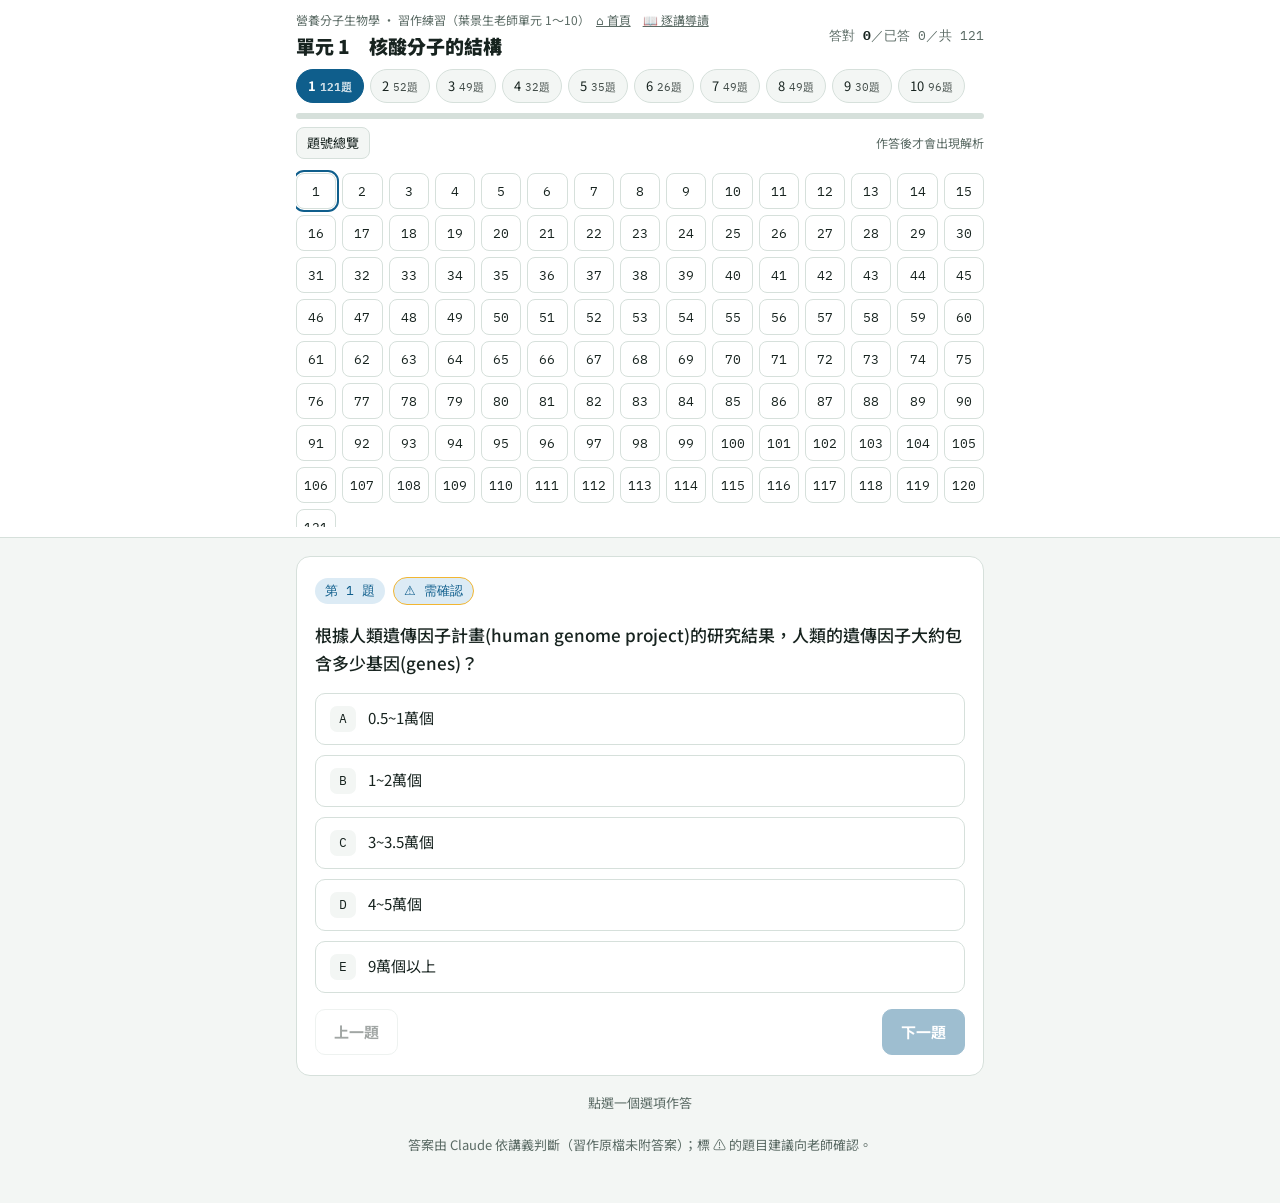
==== quiz/index.html @ 6f9570fb "Add files via upload" ====
<!doctype html>
<html lang="zh-Hant"><head><meta charset="utf-8"><meta name="viewport" content="width=device-width,initial-scale=1">
<title>營養分子生物學 習作練習</title>
<link rel="preconnect" href="https://fonts.googleapis.com">
<link rel="stylesheet" href="https://fonts.googleapis.com/css2?family=Noto+Sans+TC:wght@400;500;700;900&family=IBM+Plex+Mono:wght@500&display=swap">
<style>
/* VOICE: calm study tool, same family as the user's 生化測驗
   IDEA: a workbook page — one question card at a time, answer key revealed after answering
   PICTURE: the question card itself
   COLOUR and TYPE: teal accent on pale ground, Noto Sans TC + IBM Plex Mono numerals
   LAYOUT: sticky header with unit tabs and progress, single column card */
:root{color-scheme:light;
  --bg:#f3f6f4; --surface:#ffffff; --ink:#17231f; --muted:#5b6b65; --line:#d6e0db;
  --accent:#0f5e8c; --accent-soft:#dcebf5; --yolk:#f2b632; --yolk-soft:#fdf1d4;
  --good:#1d8a4c; --good-soft:#e2f4e8; --bad:#c2402e; --bad-soft:#fbe6e2;
  --f-body:"Noto Sans TC","PingFang TC","Microsoft JhengHei",system-ui,sans-serif;
  --f-mono:"IBM Plex Mono",ui-monospace,Menlo,monospace}
@media (prefers-color-scheme: dark){:root:not([data-theme="light"]){
  --bg:#0f1517; --surface:#172025; --ink:#e7eef2; --muted:#9fb0b8; --line:#2a3a40;
  --accent:#6cb8e6; --accent-soft:#18303e; --yolk:#f2c45a; --yolk-soft:#3a2f14;
  --good:#5bd38d; --good-soft:#163323; --bad:#ff8a77; --bad-soft:#3b1e19; color-scheme:dark}}
:root[data-theme="dark"]{--bg:#0f1517; --surface:#172025; --ink:#e7eef2; --muted:#9fb0b8; --line:#2a3a40;
  --accent:#6cb8e6; --accent-soft:#18303e; --yolk:#f2c45a; --yolk-soft:#3a2f14;
  --good:#5bd38d; --good-soft:#163323; --bad:#ff8a77; --bad-soft:#3b1e19; color-scheme:dark}
*{box-sizing:border-box;min-width:0}
body{margin:0;background:var(--bg);color:var(--ink);font-family:var(--f-body);font-size:16px;line-height:1.65;overflow-x:clip}
.wrap{max-width:720px;margin:0 auto;padding:0 16px 48px}
header{position:sticky;top:0;z-index:5;background:var(--surface);border-bottom:1px solid var(--line)}
.head-in{max-width:720px;margin:0 auto;padding:10px 16px 10px;display:grid;gap:8px}
.row{display:flex;align-items:center;justify-content:space-between;gap:12px;flex-wrap:wrap}
.eyebrow{font-size:12px;color:var(--muted)}
h1{margin:0;font-size:19px;font-weight:900;text-wrap:balance}
.units{display:flex;gap:6px;overflow-x:auto;padding-bottom:2px;scrollbar-width:thin}
.units button{flex:none;font:inherit;font-size:13px;border:1px solid var(--line);background:var(--bg);color:var(--ink);border-radius:99px;padding:5px 11px;cursor:pointer;min-height:34px}
.units button.on{background:var(--accent);border-color:var(--accent);color:var(--surface);font-weight:700}
.units button .d{font-family:var(--f-mono);font-size:11px;opacity:.8;margin-left:4px}
.stats{font-family:var(--f-mono);font-size:13px;color:var(--muted);font-variant-numeric:tabular-nums}
.stats b{color:var(--ink)}
.bar{height:6px;border-radius:99px;background:var(--line);overflow:hidden}
.bar i{display:block;height:100%;width:0;background:var(--accent);transition:width .3s}
.gridbtn{font:inherit;font-size:13px;border:1px solid var(--line);background:var(--bg);color:var(--ink);border-radius:8px;padding:4px 10px;cursor:pointer;min-height:32px}
.grid{display:grid;grid-template-columns:repeat(auto-fill,minmax(40px,1fr));gap:6px;padding-block:6px 2px;max-height:40vh;overflow-y:auto}
.grid button{font-family:var(--f-mono);font-size:13px;height:36px;border-radius:8px;border:1px solid var(--line);background:var(--surface);color:var(--ink);cursor:pointer}
.grid button.ok{background:var(--good-soft);border-color:var(--good);color:var(--good)}
.grid button.no{background:var(--bad-soft);border-color:var(--bad);color:var(--bad)}
.grid button.cur{outline:2px solid var(--accent);outline-offset:1px}
main{padding-top:18px;display:grid;gap:16px}
.card{background:var(--surface);border:1px solid var(--line);border-radius:14px;padding:20px 18px;display:grid;gap:16px}
.qnum{display:flex;align-items:center;gap:8px;flex-wrap:wrap}
.qnum span{font-family:var(--f-mono);font-size:13px;background:var(--accent-soft);color:var(--accent);padding:2px 10px;border-radius:99px}
.tag{font-size:12px;background:var(--yolk-soft);color:var(--ink);padding:2px 8px;border-radius:6px;border:1px solid var(--yolk)}
.stem{font-size:17px;font-weight:500;margin:0;overflow-wrap:anywhere}
.opts{display:grid;gap:10px}
.opt{display:flex;gap:12px;align-items:flex-start;text-align:left;font:inherit;font-size:15px;line-height:1.55;padding:12px 14px;border-radius:10px;border:1.5px solid var(--line);background:var(--surface);color:var(--ink);cursor:pointer;width:100%;overflow-wrap:anywhere}
.opt:hover:not([disabled]){border-color:var(--accent)}
.opt:focus-visible,.nav button:focus-visible,.gridbtn:focus-visible,.grid button:focus-visible,.units button:focus-visible{outline:2px solid var(--accent);outline-offset:2px}
.opt .k{font-family:var(--f-mono);flex:0 0 26px;height:26px;border-radius:7px;display:grid;place-items:center;background:var(--bg);font-size:13px}
.opt[disabled]{cursor:default}
.opt.right{border-color:var(--good);background:var(--good-soft)}
.opt.right .k{background:var(--good);color:var(--surface)}
.opt.wrong{border-color:var(--bad);background:var(--bad-soft)}
.opt.wrong .k{background:var(--bad);color:var(--surface)}
.opt.dim{opacity:.55}
.verdict{font-weight:900;font-size:16px}
.verdict.ok{color:var(--good)} .verdict.no{color:var(--bad)}
.exp{border-top:1px dashed var(--line);padding-top:14px;display:grid;gap:10px}
.exp p{margin:0}
.exp ul{margin:0;padding-left:1.2em;display:grid;gap:4px;color:var(--muted);font-size:14.5px}
.exp ul b{color:var(--ink)}
.ref{font-size:13.5px;background:var(--yolk-soft);border-left:3px solid var(--yolk);padding:8px 12px;border-radius:0 8px 8px 0}
.ref a{color:var(--accent)}
.warn{font-size:13.5px;background:var(--bad-soft);border-left:3px solid var(--bad);padding:8px 12px;border-radius:0 8px 8px 0}
.nav{display:flex;gap:10px;justify-content:space-between;flex-wrap:wrap}
.nav button{font:inherit;font-weight:700;font-size:15px;padding:10px 18px;border-radius:10px;border:1.5px solid var(--line);background:var(--surface);color:var(--ink);cursor:pointer;min-height:44px}
.nav button.primary{background:var(--accent);border-color:var(--accent);color:var(--surface)}
.nav button[disabled]{opacity:.4;cursor:default}
.hint{font-size:13px;color:var(--muted);text-align:center;margin:0}
.result h2{margin:0;font-size:22px}
.big{font-family:var(--f-mono);font-size:44px;font-weight:500;color:var(--accent);line-height:1.1}
.wronglist{display:flex;flex-wrap:wrap;gap:6px}
.wronglist button{font-family:var(--f-mono);font-size:13px;border:1px solid var(--bad);background:var(--bad-soft);color:var(--bad);border-radius:8px;padding:4px 10px;cursor:pointer;min-height:32px}
.empty{color:var(--muted);text-align:center;padding:30px 10px}
@media (prefers-reduced-motion:reduce){.bar i{transition:none}}
</style></head>
<body>
<header>
  <div class="head-in">
    <div class="row">
      <div>
        <div class="eyebrow">營養分子生物學 · 習作練習（葉景生老師單元 1～10）　<a href="../" style="color:inherit">⌂ 首頁</a>　<a href="../guide/" style="color:inherit">📖 逐講導讀</a></div>
        <h1 id="utitle">單元 1</h1>
      </div>
      <div class="stats" id="stats"></div>
    </div>
    <div class="units" id="units" role="tablist" aria-label="選擇單元"></div>
    <div class="bar" aria-hidden="true"><i id="barfill"></i></div>
    <div class="row">
      <button class="gridbtn" id="toggleGrid" aria-expanded="false" aria-controls="grid">題號總覽</button>
      <span class="eyebrow">作答後才會出現解析</span>
    </div>
    <div class="grid" id="grid" hidden></div>
  </div>
</header>
<div class="wrap"><main id="main"></main>
<p class="hint" style="margin-top:20px">答案由 Claude 依講義判斷（習作原檔未附答案）；標 ⚠ 的題目建議向老師確認。</p></div>

<script>window.UNITS={};</script>
<script>
window.UNITS[1]={"q": [{"s": "根據人類遺傳因子計畫(human genome project)的研究結果，人類的遺傳因子大約包含多少基因(genes)？", "o": ["0.5~1萬個", "1~2萬個", "3~3.5萬個", "4~5萬個", "9萬個以上"], "a": 2, "e": "講義 S4：人類基因組 2003 年定序完成，約有 30,000–35,000 個基因，依講義答 3～3.5 萬個。", "x": [], "r": "第 1 講 1-1 分子生物學的里程碑", "w": "近年估計人類蛋白質編碼基因約 2 萬個（選項 B）。考試請依老師講義的數字作答。"}, {"s": "下列何種狀況下，基因的自由分配會發生哪裡？", "o": ["基因位在同源染色體上", "基因位在姊妹染色體上", "基因位在同一染色體上", "基因位在非同源染色體上"], "a": 3, "e": "獨立（自由）分配律要成立，兩對基因必須位在<b>非同源染色體</b>上，減數分裂時各自分到配子，互不影響。", "x": ["A：同源染色體上的是「等位基因」，那是分離律", "B、C：在同一條染色體（或其姊妹染色分體）上的基因會連鎖，一起遺傳，不遵守自由分配"], "r": "第 1 講 1-1 分子生物學的里程碑（孟德爾第二定律）"}, {"s": "根據孟德爾遺傳法則，試問下列敘述何者錯誤？", "o": ["兩個有相同表現型的個體，可有不同的基因型", "個體中每一性狀皆由兩個等位基因(alleles)控制，它們分別來自父母雙方", "人類的身高適用孟德爾遺傳法則", "分離律是指控制同一性狀之等位基因相互分離", "一顯性個體和一隱性個體交配，不會產生半顯性個體"], "a": 2, "e": "身高由許多基因共同決定，再加上營養等環境因素，是<b>多基因遺傳</b>（計量遺傳學），不符合孟德爾單一基因的顯隱性法則。", "x": ["A：AA 與 Aa 外表都是顯性，表現型相同、基因型不同（正確）", "E：完全顯性時，顯性與隱性交配只會得到顯性子代，不會出現中間型（正確）"], "r": "第 1 講 1-1 分子生物學的里程碑（孟德爾第一定律）"}, {"s": "孟德爾的分離律(law of segregation)與自由分配律(independent assortment)，與細胞生物學家對下列何種細胞活動時染色體的觀察相符合的現象?", "o": ["細胞質分割", "有絲分裂", "減數分裂", "染色體不分離"], "a": 2, "e": "兩條定律在細胞上的根據都是<b>減數分裂</b>：同源染色體分開（分離律），不同對染色體隨機排列（獨立分配律）。", "x": ["B：有絲分裂後子細胞染色體與母細胞相同，沒有分離", "D：染色體不分離是異常，會造成唐氏症等非整倍體"], "r": "第 1 講 1-1 分子生物學的里程碑"}, {"s": "關於孟德爾的「分離律」，下列敘述何者錯誤？", "o": ["生物的遺傳性狀是由基因控制，且控制性狀的基因有兩種，一為顯性，一為隱性", "控制一種性狀的基因是成對存在的，形成配子時，會互相分離至配子中", "當顯性基因與隱性基因相遇時，只有顯性性狀會表現出來", "形成配子時，一對基因的分離，對另一對基因的分離沒有影響"], "a": 3, "e": "D 描述的是「一對基因的分離不影響另一對」——這是<b>獨立分配律（第二定律）</b>，不是分離律，所以錯。", "x": ["A、B、C 都是分離律的內容（一對因子、成對存在、配子形成時分開、顯性蓋過隱性）"], "r": "第 1 講 1-1 分子生物學的里程碑"}, {"s": "下列何者為孟德爾的獨立分配律(independent assortment)？", "o": ["不同的性狀特徵各自獨立分配給下一代", "控制性狀的基因有顯性與隱性兩種型式", "每一種生物的性狀是由該種生物的遺傳因子所決定,與他種生物無關", "成對的基因可獨立分配進入配子中"], "a": 0, "e": "獨立分配律講的是<b>不同性狀</b>（不同對基因）各自獨立傳給下一代，例如豌豆的顏色和形狀互不影響。", "x": ["B：顯隱性是分離律的內容", "C：與遺傳定律無關", "D：「成對的基因分開進入配子」是分離律"], "r": "第 1 講 1-1 分子生物學的里程碑"}, {"s": "依據孟德爾實驗，在何種情況下，基因會遵守「獨立分配律」？", "o": ["兩對等位基因在一對染色體上，形成配子時", "精子與卵結合時", "一對等位基因形成配子時", "兩對等位基因位在不同對染色體，形成配子時"], "a": 3, "e": "獨立分配律的條件：<b>兩對</b>等位基因、位在<b>不同對</b>染色體、<b>形成配子時</b>。", "x": ["A：在同一對染色體上會連鎖", "B：受精是配子結合，不是分配", "C：只有一對基因時談的是分離律"], "r": "第 1 講 1-1 分子生物學的里程碑"}, {"s": "下列哪一位科學家提出「天擇說」，使生物的演變得到合理的解釋？", "o": ["虎克", "達爾文", "孟德爾", "達文西"], "a": 1, "e": "達爾文 1859 年《物種原始》提出天擇說（變異、過度繁殖、生存競爭、適者生存）。", "x": ["A：虎克命名「細胞」", "C：孟德爾是遺傳學之父", "D：達文西是藝術家"], "r": "第 1 講 1-1 分子生物學的里程碑（達爾文天擇說）"}, {"s": "有關於格里夫茲(Frederick Griffith)實驗的敘述，下列何者錯誤？", "o": ["粗糙型(R型)是不具有致病性", "光滑型(S型)是具有致病性", "性狀轉變(transformation)可改變而成為有莢膜的肺炎雙球菌", "加熱可破壞S菌株的DNA"], "a": 3, "e": "加熱殺死 S 菌主要是讓<b>蛋白質</b>變性；DNA 加熱後降溫可以復性，仍保有轉化能力——正因如此，死 S 菌的 DNA 才能讓 R 菌轉型。", "x": ["A、B：R 型無莢膜不致病、S 型有莢膜致病（正確）", "C：轉型後的 R 菌會長出莢膜（正確）"], "r": "第 1 講 1-1 分子生物學的里程碑（格里夫茲實驗）"}, {"s": "下列有關格里夫茲實驗的敘述，何者正確？", "o": ["所用的S型肺炎雙球菌因具莢膜使菌體外表光滑，所以稱為光滑型", "結果證實R型肺炎雙球菌的遺傳物質可進入用熱殺死的S型菌體內使其復活", "熱殺死的S型肺炎雙球菌之遺傳物質可進入R型肺炎球菌，使其發生轉型作用", "結果證實使S型肺炎球菌轉型成R型肺炎雙球菌的物質是DNA"], "a": 2, "e": "熱死 S 菌的遺傳物質（後來證實是 DNA）進入活的 R 菌，使 R 菌轉型成 S 菌。", "x": ["A：「光滑」指的是<b>菌落</b>外觀，不是單一菌體表面，題目寫法不精確", "B：方向相反，是 S 的物質進入 R，死菌也不會復活", "D：方向錯（R 轉成 S），且格里夫茲本人沒有證明是 DNA（那是艾佛瑞）"], "r": "第 1 講 1-1 分子生物學的里程碑（格里夫茲實驗）"}, {"s": "細菌質體(plasmid)為獨立於染色體外的環狀DNA，可用於將基因帶入菌體中(如大腸桿菌)，此質體送入菌體的過程稱為：", "o": ["transformation(轉形作用)", "amplification(放大作用)", "electroporation(電脈衝穿孔術)", "construction(構築作用)"], "a": 0, "e": "把外來 DNA（如質體）送進細菌、使其獲得新性狀，稱為<b>轉形作用</b>（transformation），和格里夫茲實驗是同一個詞。", "x": ["C：電脈衝穿孔是把 DNA 送進細胞的「方法」之一，不是這個過程的名稱", "B、D：放大、構築都不是"], "r": "第 10 講 (6) 重組 DNA 技術；第 1 講 格里夫茲實驗"}, {"s": "若將由已殺死有莢膜(capsule)之肺炎雙球菌提取之內含物中加入下列何種物質，則不能使無莢膜R型肺炎雙球菌變成有莢膜S型肺炎菌？", "o": ["蛋白酶(protease)", "RNA酶", "DNA酶", "加熱100℃後慢慢冷卻", "脂肪酶(lipase)"], "a": 2, "e": "艾佛瑞的實驗：只有加入 <b>DNA 酶</b>把 DNA 分解掉，轉化才會消失；分解蛋白質、RNA、脂質都還能轉化。", "x": ["D：加熱後慢慢冷卻，DNA 會復性，仍有轉化力", "A、B、E：破壞的不是遺傳物質"], "r": "第 1 講 1-1 分子生物學的里程碑（格里夫茲實驗）"}, {"s": "下列有關於R型肺炎雙球球菌在實驗鼠中所產的子代之推論，何者正確？", "o": ["外表型改變而基因型不變", "基因型改變而外表型不變", "外表型隨基因型的改變而變", "基因型隨外表型的改變而變"], "a": 2, "e": "R 菌吸收了 S 菌的 DNA，<b>基因型先改變</b>，於是長出莢膜，外表型跟著改變；而且能穩定遺傳給後代。", "x": ["A、B：兩者是一起改變的", "D：因果顛倒——是基因決定外表，不是外表改變基因"], "r": "第 1 講 1-1 分子生物學的里程碑"}, {"s": "若取放射性同位素32P和35S，分別標記在噬菌體的核 酸及蛋白質外殼上，以此病毒感染寄主後立即做放射 性同位素測定，則下列什麼構造會呈現放射性同位素32P和35S？", "o": ["寄主細胞內有32P，細胞外有35S", "寄主細胞內有35S，細胞外有32P", "寄主細胞內有32P和35S，細胞外則無", "寄主細胞外有32P和35S，細胞內則無"], "a": 0, "e": "噬菌體只把 <b>DNA（³²P）</b>注入細菌，<b>蛋白質外殼（³⁵S）</b>留在細胞外。", "x": [], "r": "第 1 講 1-1 分子生物學的里程碑（赫雪－蔡斯實驗）"}, {"s": "下列敘述何者錯誤？", "o": ["生物愈高等其細胞所含的染色體數目愈多", "Watson-Crick(華生-克立克)認為DNA的複製是以半保留方式(semiconservative)進行", "Sanger發展出蛋白質與核酸定序方法，兩度獲得諾貝爾獎", "有些病毒DNA在生命週期的一段時間是單股的"], "a": 0, "e": "染色體數目和生物高等與否無關，例如人類 46 條，馬鈴薯 48 條、狗 78 條、某些蕨類上千條。", "x": ["B：華生與克里克依鹼基互補提出半保留複製（正確）", "C：Sanger 兩度獲諾貝爾化學獎（胰島素定序、DNA 定序）（正確）", "D：如某些病毒的 DNA 是單股（正確）"], "r": "第 1 講 1-1 分子生物學的里程碑"}, {"s": "根據Watson-Crick(華生-克立克)的DNA模式，有關兩股核苷酸鏈結合的力量，下列何者為非？", "o": ["鹼基間的堆積力量(stacking of the bases)", "磷酸根與鹼基間之離子交互作用(ionic interaction)", "各鹼基間所形成的氫鍵(hydrogen bonds between bases)", "鹼基間所產生的凡得瓦爾交互作用(Van der Waals interaction)"], "a": 1, "e": "維持兩股結合的是<b>鹼基間氫鍵</b>與<b>鹼基堆積力</b>（含凡得瓦力、疏水作用）。磷酸根帶負電，在外側反而互相排斥，不是靠它和鹼基的離子作用結合。", "x": [], "r": "第 1 講 1-2 DNA 的結構（雙股螺旋的結構特徵）"}, {"s": "有關核苷酸(nucleotides)之敘述，下列何者正確？", "o": ["核苷酸(nucleotides)結構由1個五碳糖(pentose)、1個含氮鹼基(nitrogenous base group)及至少1個磷酸基團(phosphate group)所組成", "核苷(nucleosides)可利用磷酸二酯鍵(phosphodiester bond)形成核苷酸(nucleotides)", "核苷酸(nucleotides)在280 nm波長下有較大吸光值", "ATP、CTP、GTP及UTP等核苷酸(nucleotides)皆可作為合成DNA之原料"], "a": 0, "e": "核苷酸＝五碳糖＋含氮鹼基＋至少一個磷酸（可有 1～3 個，如 AMP、ADP、ATP）。", "x": ["B：核苷加磷酸是酯鍵；磷酸二酯鍵是連接相鄰核苷酸", "C：核酸吸收 260 nm；280 nm 是蛋白質", "D：合成 DNA 要用 dATP、dCTP、dGTP、dTTP"], "r": "第 1 講 1-2 DNA 的結構（核苷酸）"}, {"s": "對於嘌呤核苷酸(purine nucleotides)分解的敘述，下列何者正確？", "o": ["人體內嘌呤核苷酸分解過程是由核苷酸(nucleotides)降解為核苷(nucleosides)，再由核苷降解為鹼基，最後形成終產物", "人體內嘌呤核苷酸分解過程包括還原作用(reduction)與轉胺作用(transamination)", "人體內具有酵素可將嘌呤環狀結構打開而形成中間產物尿囊素(allantoin)", "人體內分解嘌呤之最終產物為尿素(urea)"], "a": 0, "e": "人體分解嘌呤：核苷酸 → 去磷酸成核苷 → 切成鹼基 → 次黃嘌呤 → 黃嘌呤 → 尿酸。", "x": ["B：主要是水解、去胺與氧化，不是還原與轉胺", "C：人類沒有尿酸氧化酶，無法開環成尿囊素", "D：終產物是尿酸；尿素來自胺基酸"], "r": "第 1 講 1-2 DNA 的結構（核酸代謝補充）"}, {"s": "下列關於嘌呤核苷(purine nucleosides)分解的敘述，何者正確？", "o": ["分解之最終產物為尿素(urea)", "分解過程包括去胺作用(deamination)", "分解過程最後一步驟為還原作用(reduction)", "若嘌呤核苷磷酸酶(purine nucleoside phoshorylase)缺乏，會導致貧血"], "a": 1, "e": "腺苷經<b>腺苷脫胺酶（ADA）</b>去胺成肌苷，所以分解過程有去胺作用。", "x": ["A：終產物是尿酸", "C：最後一步是黃嘌呤氧化酶的<b>氧化</b>", "D：PNP 缺乏造成嚴重的 T 細胞免疫缺陷，不是貧血"], "r": "第 1 講 1-2 DNA 的結構（核酸代謝補充）"}, {"s": "核苷酸包含有鹼基(base)、五碳糖(ribose)與磷酸(phosphoric acid)。其中鹼基是接在五碳糖的那個碳上？", "o": ["1'", "2'", "3'", "5'"], "a": 0, "e": "鹼基接在五碳糖的 <b>1′</b> 碳（N-糖苷鍵），磷酸接 5′，下一個核苷酸接 3′。", "x": [], "r": "第 1 講 1-2 DNA 的結構（核苷酸）"}, {"s": "華生(James-Watson)與克里克(Francis-Crick)是參考下列哪一位學者所做的X-射線繞射圖譜，而提出DNA的立體結構？", "o": ["孟德爾(Gregor-Mendel)", "洒吞(Walter-Sutton)", "巴夫萊(Theodor-Boveri)", "富蘭克林(Rosalind-Franklin )"], "a": 3, "e": "華生與克里克參考<b>富蘭克林</b>拍攝的 DNA X 光繞射圖，加上查加夫法則，提出雙股螺旋。", "x": ["A：孟德爾是遺傳學之父", "B、C：薩頓與巴夫萊提出染色體遺傳學說"], "r": "第 1 講 1-2 DNA 的結構（雙股螺旋的結構特徵）"}, {"s": "有關遺傳物質的敘述，下列何者正確？", "o": ["所有具遺傳能力者均以DNA為遺傳物質", "真核生物以DNA為遺傳物質，原核生物以RNA為遺傳物質", "目前僅有部分病毒以RNA為遺傳物質，其他均是以DNA為遺傳物質", "生物可以任意使用DNA或RNA為遺傳物質"], "a": 2, "e": "細胞生物都以 DNA 為遺傳物質；只有部分<b>病毒</b>（如流感、HIV、新冠病毒）以 RNA 為遺傳物質。", "x": ["A：RNA 病毒是例外", "B：原核生物也用 DNA"], "r": "第 1 講 1-1 分子生物學的里程碑（赫雪－蔡斯實驗）"}, {"s": "營養與基因間的交互作用不包括下列何者？", "o": ["營養素可以影響基因表現", "基因變異(基因多型性)可影響營養素的代謝或需求", "營養素可影響表觀遺傳(epigenetics)(DNA或組蛋白的甲基化或乙醯化)", "營養素可以直接改變DNA序列"], "a": 3, "e": "營養素可以影響基因<b>表現</b>與表觀遺傳（甲基化、乙醯化），基因變異也會影響營養需求；但營養素<b>不會直接改變 DNA 序列</b>。", "x": [], "r": "第 1 講 1-4 組蛋白（營養連結）；第 6 講 DNA 甲基化"}, {"s": "下列關於人類DNA的敘述，何者正確？", "o": ["為一環狀雙股(circular double-helical)結構", "約有1%之細胞中DNA位於粒線體(mitochondria)", "不到10%基因組(genome)具有重複序列(repetitive sequences)", "DNA之蛋白質譯碼(coding)區域不會出現外顯子(exon)介入序列(intervening sequences)"], "a": 1, "e": "人體約 1% 的 DNA 位於粒線體（環狀，主要編碼呼吸鏈相關蛋白）。", "x": ["A：人類核 DNA 是線狀；環狀的是細菌與粒線體", "C：人類基因體超過一半是重複序列（LINE、Alu 等）", "D：真核基因的編碼區會被內含子打斷"], "r": "第 1 講；第 4 講 反轉錄轉位子"}, {"s": "關於DNA (deoxyribonucleic acid)結構的敘述，下列何者正確？", "o": ["DNA之去氧核苷酸(deoxynucleotide)組成，包括去氧腺嘌呤核苷酸(deoxyadenylate)、去氧胞嘧啶核苷酸(deoxycytidylate)、胸腺嘧啶核苷酸(thymidylate)及尿嘧啶核苷酸(uridylate)", "DNA分子之去氧腺苷核苷酸(deoxyadenosine nucleotide)濃度與胸苷核苷酸(thymidine nucleotide)濃度相同", "DNA雙股螺旋結構主要是由嘌呤(purine)與嘧啶(pyrimidine)間的共價鍵(covalent bond)來維繫", "大部分DNA雙股螺旋是左旋(left handed)，即逆時鐘形式"], "a": 1, "e": "依查加夫法則與鹼基配對，雙股 DNA 中 A＝T、G＝C，所以 dA 與 dT 的量相同。", "x": ["A：DNA 不含尿嘧啶", "C：兩股間靠氫鍵，不是共價鍵", "D：細胞內主要是右旋的 B-DNA"], "r": "第 1 講 1-2 DNA 的結構（鹼基配對的計算）"}, {"s": "基因變異可能影響我們對食物的耐受度，下列敘述何者錯誤？", "o": ["乳糖酶(lactase, LCT)基因變異與乳製品耐受度有關", "醛脫氫酶(aldehyde dehydrogenase, ALDH)基因與醇脫氫酶(alcohol dehydrogenase, ADH)基因變異與咖啡因耐受度有關", "亞甲基四氫葉酸還原酶(methylene tetrahydrofolate reductase, MTHFR)基因變異與葉酸需要量有關", "人類白血球抗原(human leukocyte antigen, HLA)基因變異與麩質耐受度有關"], "a": 1, "e": "ALDH、ADH 與<b>酒精</b>代謝有關（喝酒臉紅）；咖啡因主要由 <b>CYP1A2</b> 代謝。", "x": ["A：LCT → 乳糖不耐（正確）", "C：MTHFR → 葉酸需要量（正確）", "D：HLA-DQ2／DQ8 → 乳糜瀉（正確）"], "r": "第 1 講 習作出題分析（營養基因體學）"}, {"s": "下列有關遺傳訊息表現的敘述，何者錯誤？", "o": ["轉譯作用在核糖體進行", "複製時DNA聚合酶作用的方向為5端朝向3端", "轉譯的起始位置稱為啟動子(promoter)", "原核細胞遺傳訊息的轉錄與轉譯同時進行"], "a": 2, "e": "啟動子是<b>轉錄</b>的起始位置（RNA 聚合酶結合處）；轉譯的起始是起始密碼 AUG。", "x": ["A：轉譯在核糖體（正確）", "B：DNA 聚合酶 5′→3′（正確）", "D：原核沒有核膜，轉錄與轉譯可同時進行（正確）"], "r": "第 5 講 啟動子；第 8 講 起始"}, {"s": "下列那個現象最能顯示DNA為遺傳物質？", "o": ["RNA的生物合成必須以單股DNA做為模版", "DNA的轉化作用(transformation)能改變細菌的表型(phenotype)", "DNA存在於原核生物中", "DNA存在於所有的真核的細胞核中"], "a": 1, "e": "只把 DNA 送進細菌就能改變細菌的表型（轉形作用），直接證明 DNA 攜帶遺傳訊息。", "x": ["A、C、D：只說明 DNA 存在或被使用，不能證明它就是遺傳物質"], "r": "第 1 講 1-1 分子生物學的里程碑"}, {"s": "下列關於當時發現DNA構造的敘述，何者錯誤？", "o": ["DNA為雙股螺旋結構", "DNA構造的外側是五碳糖、內側是含氮鹼基", "DNA由兩條方向相同且平行的核苷酸鏈組成", "DNA雙股間以氫鍵互相連接"], "a": 2, "e": "兩股是<b>反向平行</b>（一股 5′→3′、另一股 3′→5′），不是同向。", "x": ["A、B、D 都正確：雙股螺旋、骨架在外鹼基在內、氫鍵連接"], "r": "第 1 講 1-2 DNA 的結構（雙股螺旋的結構特徵）"}, {"s": "去氧核糖核酸(DNA)雙股螺旋(double helix)結構為二十世紀最偉大的發現之一。雙股螺旋結構之穩定性主要來自下列何者？", "o": ["鄰近嘧啶(pyrimidine)間之氫鍵", "鄰近嘌呤(purine)間之氫鍵", "不同股DNA嘌呤(purine)與嘧啶(pyrimidine)間之氫鍵", "雙股螺旋結構本身"], "a": 2, "e": "雙股的結合力來自<b>不同股</b>之間嘌呤與嘧啶的氫鍵（A=T、G≡C），再加上鹼基堆積力。", "x": ["A、B：同一股相鄰鹼基之間是堆積力，不是氫鍵", "D：答非所問"], "r": "第 1 講 1-2 DNA 的結構"}, {"s": "關於嘌呤(purine)與嘧啶(pyrimidine)的敘述，下列何者錯誤？", "o": ["嘌呤與嘧啶結構皆含有N (nitrogen)", "嘌呤的環狀結構較嘧啶的環狀結構小", "guanine為一種嘌呤", "thymine結構含有甲基(-CH3)"], "a": 1, "e": "嘌呤是<b>雙環</b>（較大），嘧啶是單環，所以「嘌呤較小」錯。", "x": ["A：兩者都含氮（正確）", "C：G 是嘌呤（正確）", "D：T 比 U 多一個甲基（正確）"], "r": "第 1 講 1-2 DNA 的結構（嘌呤與嘧啶）"}, {"s": "何者可提供嘌呤(purine)生合成環狀結構之C來源？", "o": ["葡萄糖(glucose)", "甲硫胺酸(methionine)", "N10-甲醛四氫葉酸(N10-formyl-tetrahydrofolate)", "丙酮酸(pyruvate)"], "a": 2, "e": "嘌呤環的部分碳原子由 <b>N¹⁰-甲醯四氫葉酸</b>（葉酸衍生物）提供，所以葉酸不足會影響核酸合成。", "x": ["A、D：葡萄糖經五碳糖途徑提供核糖，不是環上的碳", "B：甲硫胺酸提供甲基給 SAM，不是嘌呤環碳"], "r": "第 1 講 1-2 DNA 的結構（核酸代謝補充）"}, {"s": "請指出何者不是核糖核酸(ribonucleic acid, RNA)的特性？", "o": ["其五碳2'位置上為羥基(hydroxy group, -OH)", "很多核糖核酸如tRNA能形成雙螺旋構造", "在RNA的分子內A和G可分別與U和C形成氫鍵", "在RNA的分子內A和U，以及G和C的量均等"], "a": 3, "e": "RNA 是單股，A 與 U、G 與 C 的量<b>不一定</b>相等；查加夫法則只適用雙股 DNA。", "x": ["A：核糖 2′ 是 –OH（正確）", "B、C：tRNA 等可在分子內自我配對形成雙股區（正確）"], "r": "第 1 講 1-2 DNA 的結構（DNA 與 RNA 的比較）"}, {"s": "依照華生和克立克的DNA分子模型，當我們知道某DNA分子其中一股的鹽基排列次序為5’-AATTGC-3’時，另一股的鹽基排列次序應為何？", "o": ["AATTGC", "TTGGAC", "TTAACG", "TTAAGC"], "a": 2, "e": "5′-AATTGC-3′ 的互補股逐字對應是 3′-TTAACG-5′，選項沒標方向，逐字對齊即為 TTAACG。", "x": ["若要寫成 5′→3′，則是 5′-GCAATT-3′"], "r": "第 1 講 1-2 DNA 的結構（鹼基配對的計算）"}, {"s": "寡核酸5’-GTGATCAAGC-3’可與下列何者形成雙股結構？", "o": ["5’-GTCCGACTGC-3’", "5’-CACTAGTTCG-3’", "5’-CACATTCGCC-3’", "5’-GCTTGATCAC-3"], "a": 3, "e": "5′-GTGATCAAGC-3′ 的互補股是 3′-CACTAGTTCG-5′，倒過來寫成 5′→3′ 就是 <b>5′-GCTTGATCAC-3′</b>。", "x": ["B：是互補序列但方向寫反了（標成 5′→3′ 就不是正確的反向平行）"], "r": "第 1 講 1-2 DNA 的結構（鹼基配對的計算）"}, {"s": "下列何者為迴文序列(palindromic sequence)？", "o": ["AGGTCC TCCAGG", "GGATCC CCTAGG", "CCTTCC GCAAGG", "GAATCC CTTAGG"], "a": 1, "e": "迴文序列：兩股都從 5′ 往 3′ 讀，序列相同。5′-GGATCC-3′ 的互補股 3′-CCTAGG-5′，從 5′ 讀也是 GGATCC（BamHI 切位）。", "x": ["其他選項的上下兩股從 5′ 讀不相同"], "r": "第 1 講 1-2 DNA 的結構（鹼基配對的計算）；第 10 講 限制酶"}, {"s": "有關complementary DNA (cDNA)的敘述，下列何者正確？", "o": ["一股RNA與另一股與其互補的DNA組成的雙股結構", "一股RNA與另一股與其互補的RNA組成的雙股結構", "一段RNA經反轉錄作用後形成的雙股DNA", "一段RNA經環化作用後形成的環狀雙股 DNA"], "a": 2, "e": "cDNA 是以 mRNA 為模板，經<b>反轉錄</b>得到的 DNA（通常再合成成雙股）。", "x": ["A：RNA–DNA 雜合體只是反轉錄的中間產物", "B：RNA–RNA 雙股不是 cDNA", "D：沒有環化步驟"], "r": "第 10 講 Real-time PCR；第 2 講"}, {"s": "真核細胞之互補性DNA (complementary DNA, cDNA)會與下列哪一種核酸序列互補？", "o": ["mRNA", "rRNA", "tRNA", "snRNA"], "a": 0, "e": "cDNA 由 <b>mRNA</b> 反轉錄而來，所以與 mRNA 互補；它沒有內含子，適合放進細菌表現。", "x": [], "r": "第 10 講 基因晶片、重組 DNA"}, {"s": "下列那個酵素可用RNA當模版合成互補DNA (cDNA)？", "o": ["DNA聚合酶(polymerase)", "反轉錄酶(reverse transcriptase)", "RNA聚合酶", "限制酶(restriction enzymes)"], "a": 1, "e": "以 RNA 為模板合成 DNA 的酵素是<b>反轉錄酶</b>（反轉錄病毒、端粒酶也有）。", "x": ["A：DNA 聚合酶以 DNA 為模板", "C：RNA 聚合酶做的是 RNA", "D：限制酶是剪刀"], "r": "第 2 講 端粒酶；第 10 講"}, {"s": "那種酵素可從mRNA製造cDNA？", "o": ["restriction endonuclease", "reverse transcriptase", "DNA ligase", "RNA Polymerase"], "a": 1, "e": "從 mRNA 製造 cDNA 用 <b>reverse transcriptase</b>（反轉錄酶）。", "x": ["A：限制酶切 DNA", "C：連接酶接 DNA", "D：RNA 聚合酶做 RNA"], "r": "第 10 講"}, {"s": "下列有關DNA雙螺旋結構的敘述何者有誤？", "o": ["DNA螺旋的兩股其配對鹼基對之間以氫鍵結合", "加熱DNA水溶液可以瓦解此DNA雙螺旋結構", "當DNA雙螺旋結構瓦解成單股時，其紫外光的吸光值會減少", "加酸或鹼到DNA水溶液可以瓦解此DNA雙螺旋結構"], "a": 2, "e": "雙股瓦解成單股時，原本疊在一起互相遮蔽的鹼基露出來，260 nm 吸光值<b>上升</b>（增色效應），不是減少。", "x": ["A：鹼基對以氫鍵結合（正確）", "B、D：加熱、強酸強鹼都能使 DNA 變性（正確）"], "r": "第 1 講 1-2 DNA 的結構（DNA 熔解與 Tm）"}, {"s": "關於嘧啶(pyrimidine)分解的敘述，下列何者正確？", "o": ["分解之最終產物為水溶性物質", "分解之最終產物為尿酸(uric acid)", "分解異常會導致痛風性關節炎(gouty arthritis)", "若二氫嘧啶去氫酶(dihydropyrimidine dehydrogenase)缺乏，會導致酸尿症(aciduria)"], "a": 0, "e": "嘧啶環可以被打開，分解成 β-丙胺酸、β-胺基異丁酸、CO₂、NH₃ 等<b>水溶性</b>物質，容易排出。", "x": ["B、C：尿酸與痛風是<b>嘌呤</b>分解", "D：DPD 缺乏主要使抗癌藥 5-FU 毒性大增，一般不以酸尿症表現"], "r": "第 1 講 1-2 DNA 的結構（核酸代謝補充）"}, {"s": "cytosine(胞嘧啶)屬於下列那種？", "o": ["base", "nucleoside", "nucleotide", "nucleic acid"], "a": 0, "e": "胞嘧啶本身只是<b>含氮鹼基</b>；接上核糖成為核苷（胞苷），再接磷酸成為核苷酸（CMP）。", "x": [], "r": "第 1 講 1-2 DNA 的結構（核苷酸）"}, {"s": "下列那一種RNA之5'端(5’-hydroxyl)及3'端(3’-hydroxyl)之核糖(ribose)，最可能同時具有free 3'-OH？", "o": ["真核細胞mRNA", "原核細胞mRNA", "真核細胞rRNA", "原核細胞rRNA"], "a": 0, "e": "真核 mRNA 的 5′ 端接了 7-甲基鳥苷帽（5′–5′ 三磷酸相連），帽子核糖的 3′–OH 是游離的；3′ 端本來就是游離 –OH，所以兩端都有游離 3′–OH。", "x": ["B、C、D 的 5′ 端是磷酸，不是游離的 3′–OH"], "r": "第 7 講 一、5′ 端帽化"}, {"s": "在ATP中，α-phosphate與核糖(ribose)的鍵結稱為：", "o": ["ester linkage(酯鍵)", "covalent linkage(共價鍵)", "disulfide linkage(二硫鍵)", "anhydride linkage(酸酐鍵)"], "a": 0, "e": "α-磷酸以<b>磷酸酯鍵</b>接在核糖的 5′–OH 上；α 與 β、β 與 γ 之間才是高能的<b>酸酐鍵</b>。", "x": ["B：所有這些鍵都是共價鍵，太籠統", "C：雙硫鍵在蛋白質的 Cys 之間"], "r": "第 1 講 1-2 DNA 的結構（核苷酸）"}, {"s": "有關核酸(nucleic acids)結構之敘述，下列何者正確？", "o": ["核酸是以雙硫鍵(disulfide bond)連接各核苷酸(nucleotides)單體結構", "核酸初級結構(primary structure)之序列是由鹼基序列決定", "DNA次級結構(secondary structure)是以磷酸二酯鍵(phosphodiester bond)連結兩個單股，以形成雙股螺旋", "DNA雙股螺旋結構中，C鹼基會與T鹼基形成鍵結"], "a": 1, "e": "核酸的一級結構就是<b>鹼基序列</b>。", "x": ["A：核苷酸以磷酸二酯鍵相連，不是雙硫鍵", "C：兩股之間以氫鍵連結；磷酸二酯鍵在同一股內", "D：C 配 G，不配 T"], "r": "第 1 講 1-2 DNA 的結構"}, {"s": "核酸(nucleic acid)的組成單元(building block)，下列何者敘述正確？", "o": ["氮鹼基(nitrogen base)", "核苷(nucleoside)", "核苷酸(nucleotide)", "核蛋白(nucleoprotein)"], "a": 2, "e": "核酸是由<b>核苷酸</b>聚合而成，核苷酸是基本組成單元。", "x": ["A、B：只是核苷酸的一部分", "D：核蛋白是核酸＋蛋白質的複合物"], "r": "第 1 講 1-2 DNA 的結構（核苷酸）"}, {"s": "下列有關DNA和RNA化學組成的敘述，何者正確？", "o": ["兩者的嘌呤種類皆相同", "兩者的嘧啶種類皆相同", "兩者有相同的五碳糖", "兩者的嘌呤總量皆等於嘧啶總量"], "a": 0, "e": "DNA 與 RNA 的嘌呤相同（A、G）；嘧啶不同（DNA 用 T、RNA 用 U）。", "x": ["B：嘧啶 T／U 不同", "C：DNA 去氧核糖、RNA 核糖", "D：只有雙股 DNA 嘌呤＝嘧啶；RNA 單股不一定"], "r": "第 1 講 1-2 DNA 的結構（DNA 與 RNA 的比較）"}, {"s": "下列那一項是DNA和RNA共同的特性？", "o": ["皆為雙股α螺旋鏈", "合成過程都具有相同校正機制避免錯誤", "皆含有磷酸根、醣及鹼基", "在五碳糖的第二個位置都是-OH基"], "a": 2, "e": "兩者都由磷酸、五碳糖、含氮鹼基組成。", "x": ["A：RNA 主要單股；DNA 雙股是 B 型，「α 螺旋」是蛋白質用語", "B：RNA 聚合酶沒有像 DNA 聚合酶那樣的校正功能", "D：只有 RNA 的 2′ 是 –OH"], "r": "第 1 講 1-2 DNA 的結構（DNA 與 RNA 的比較）"}, {"s": "下列何種含氮鹼基一般不存於DNA中？", "o": ["尿嘧啶(uracil)", "腺嘌呤(adenine)", "胞嘧啶(cytosine)", "鳥糞嘌呤(guanine)"], "a": 0, "e": "尿嘧啶（U）出現在 RNA，DNA 用的是胸腺嘧啶（T）。", "x": [], "r": "第 1 講 1-2 DNA 的結構（DNA 與 RNA 的比較）"}, {"s": "不會出現於DNA中之含氮鹼基為：", "o": ["adenine", "guanine", "uracil", "cytosine"], "a": 2, "e": "DNA 的鹼基是 A、G、C、T，不含 uracil。", "x": [], "r": "第 1 講 1-2 DNA 的結構（DNA 與 RNA 的比較）"}, {"s": "下列何種鹼基不存於一般RNA分子？", "o": ["腺嘌呤(adenine)", "尿嘧啶(uracil)", "胸腺嘧啶(thymine)", "胞嘧啶(cytosine)"], "a": 2, "e": "一般 RNA 用 U 取代 T，所以不含 thymine（tRNA 的 TψC 環是少數經修飾的例外）。", "x": [], "r": "第 1 講 1-2 DNA 的結構（DNA 與 RNA 的比較）；第 8 講 tRNA"}, {"s": "DNA的雙股螺旋結構是依賴其A-T和C-G鹼基對的何種作用力來維持？", "o": ["共價鍵", "離子鍵", "氫鍵", "凡得瓦力"], "a": 2, "e": "A=T 之間 2 個、G≡C 之間 3 個<b>氫鍵</b>，維持雙股配對。", "x": ["A：共價鍵在同一股內（磷酸二酯鍵）", "D：凡得瓦力是上下鹼基之間的堆積力，不是鹼基對之間的主要作用"], "r": "第 1 講 1-2 DNA 的結構（雙股螺旋的結構特徵）"}, {"s": "DNA的組成中含氮鹼基、五碳糖、磷酸的比例為何？", "o": ["1:1:1", "1:1:2", "1:1:3", "1:2:3"], "a": 0, "e": "每個核苷酸都含一個鹼基、一個五碳糖、一個磷酸，所以比例 1：1：1。", "x": [], "r": "第 1 講 1-2 DNA 的結構（鹼基配對的計算）"}, {"s": "假設分析某生物體的基因體實驗中發現，核酸中的adenine含量約為20%，則此基因體的guanine含量為何？", "o": ["10%", "20%", "30%", "40%"], "a": 2, "e": "A＝T＝20%，A＋T＝40%；G＋C＝60%，G＝<b>30%</b>。", "x": [], "r": "第 1 講 1-2 DNA 的結構（鹼基配對的計算 例 1）"}, {"s": "某段雙股DNA具有100個去氧核糖、24個腺嘌呤，則該段DNA共含有幾個胞嘧啶？", "o": ["100", "24", "26", "50"], "a": 2, "e": "100 個去氧核糖＝100 個核苷酸。A＝T＝24，A＋T＝48；G＋C＝52，C＝<b>26</b>。", "x": [], "r": "第 1 講 1-2 DNA 的結構（鹼基配對的計算 例 2）"}, {"s": "一段雙股DNA，共有磷酸：100個，鳥糞嘌呤(guanine)：20個，則下列相關敘述何者正確？", "o": ["胸腺嘧啶20個", "胞嘧啶30個", "去氧核糖50個", "氫鍵120個"], "a": 3, "e": "100 個磷酸＝100 個核苷酸。G＝C＝20；A＋T＝60，A＝T＝30。氫鍵＝30×2＋20×3＝<b>120</b>。", "x": ["A：T 是 30", "B：C 是 20", "C：去氧核糖也是 100"], "r": "第 1 講 1-2 DNA 的結構（鹼基配對的計算 例 3）"}, {"s": "雙股DNA中的一股核苷組成比率分別為A:24.5%, T:26.5%, C:25.8%, G:23.2%，與其互補的另一股核苷組成為何？", "o": ["A:25.8%, T:26.5%, C:23.2%, G:24.5%", "A:24.5%, T:26.5%, C:25.8%, G:23.2%", "A:26.5%, T:24.5%, C:23.2%, G:25.8%", "A:23.2%, T:24.5%, C:26.5%, G:25.8%"], "a": 2, "e": "互補股的 A＝原股的 T，T＝原股的 A，G＝原股的 C，C＝原股的 G：A 26.5、T 24.5、C 23.2、G 25.8。", "x": [], "r": "第 1 講 1-2 DNA 的結構（鹼基配對的計算 例 4）"}, {"s": "在相同的酸鹼及離子濃度環境下，已知其中一股之鹼基(base)組成如下所列，則何種雙股DNA之melting point (Tm)最高？", "o": ["A: 26.5%, T:24.5%, C:23.2%, G:25.8%", "A: 25.8%, T:26.5%, C:23.2%, G:24.5%", "A: 23.2%, T:24.5%, C:26.5%, G:25.8%", "A: 24.5%, T:26.5%, C:25.8%, G:23.2%"], "a": 2, "e": "Tm 取決於 G＋C 含量：(A) 49%、(B) 47.7%、(C) <b>52.3%</b>、(D) 49%，C 最高。", "x": [], "r": "第 1 講 1-2 DNA 的結構（影響 Tm 的因素）"}, {"s": "某 DNA分子中的A和T占所有含氮鹼基的40%，則由此DNA分子轉錄而來的RNA分子，其中的C和G應占所有鹼基的多少？", "o": ["30%", "40%", "60%", "80%"], "a": 2, "e": "DNA 中 A＋T＝40%，則 G＋C＝60%；而且<b>每一股</b>的 G＋C 都是 60%（因為一股的 G 對另一股的 C）。RNA 只從一股轉錄，所以 C＋G 也是 60%。", "x": [], "r": "第 1 講 1-2 DNA 的結構（鹼基配對的計算 例 5）", "w": "習作解析寫 60÷2＝30%（選 A），但百分比本來就是同一股內的比例，不需要再除以 2。若老師公布的答案是 A，以老師為準。"}, {"s": "一個真核細胞的細胞核中的一段DNA含有20%的A＋T，那麼此段DNA中，G的含量應為何？", "o": ["0%", "20%", "40%", "80%"], "a": 2, "e": "A＋T＝20% → G＋C＝80% → G＝<b>40%</b>。", "x": [], "r": "第 1 講 1-2 DNA 的結構（鹼基配對的計算）"}, {"s": "實驗室通常利用DNA對於下列何種波長之吸光情形而進行DNA之定量？", "o": ["230 nm", "260 nm", "280 nm", "320 nm"], "a": 1, "e": "DNA 吸收 <b>260 nm</b> 紫外光，用來定量核酸濃度。", "x": ["A：230 nm 反映鹽類、有機物汙染", "C：280 nm 是蛋白質"], "r": "第 1 講 1-2 DNA 的結構（DNA 熔解；考點方框）"}, {"s": "核酸分子可在260 nm產生吸光值主要是因為：", "o": ["鹼基", "五碳糖", "磷酸根", "磷酸雙酯鍵"], "a": 0, "e": "260 nm 的吸光來自<b>鹼基</b>（嘌呤、嘧啶環的共軛雙鍵）。", "x": ["B、C、D：糖與磷酸不吸收 260 nm"], "r": "第 1 講 1-2 DNA 的結構"}, {"s": "蛋白質的最大吸收波長nm，下列何者敘述正確？", "o": ["230 nm", "260 nm", "280 nm", "320 nm"], "a": 2, "e": "蛋白質的芳香族胺基酸（色胺酸、酪胺酸、苯丙胺酸）在 <b>280 nm</b> 吸收最強。", "x": [], "r": "第 1 講 1-2 DNA 的結構（考點方框）"}, {"s": "實驗室利用280 nm吸光值定量蛋白質是常用的方式，蛋白質的那一個胺基酸被破壞時會影響吸光值？", "o": ["天冬胺基酸(aspartic acid)", "絲胺基酸(serine)", "甲硫胺基酸(methionine)", "色胺基酸(tryptophan)"], "a": 3, "e": "280 nm 吸光主要來自<b>色胺酸</b>（其次酪胺酸），被破壞就會影響吸光值。", "x": ["A、B、C 沒有芳香環"], "r": "第 1 講 1-2 DNA 的結構（考點方框）"}, {"s": "有關於殘留有機鹽類的定量，是偵測下列何種波長之吸光值？", "o": ["230 nm", "260 nm", "280 nm", "320 nm"], "a": 0, "e": "<b>230 nm</b> 反映殘留的鹽類與有機物（如胍鹽、酚）；A260/A230 用來檢查汙染。", "x": [], "r": "第 1 講 1-2 DNA 的結構（考點方框）"}, {"s": "因核酸溶液中的pH值會影響OD260/OD280 ratio時，所以建議測定核酸品質時的pH值為：", "o": ["5.5", "6.5", "7.5", "8.5"], "a": 3, "e": "A260/A280 比值會受 pH 影響：酸性環境會讓比值偏低。一般建議用略鹼性的緩衝液（如 TE，pH 約 8.0～8.5）來測定。", "x": [], "r": "第 1 講 1-2 DNA 的結構（考點方框）", "w": "這題各參考資料的建議值落在 pH 7.5～8.5，選項 C、D 都可能是老師要的答案，建議向老師確認。"}, {"s": "核酸分子在紫外光譜(約260 nm左右)有很好的吸光性質，是因為核酸分子結構的哪個部分所致？", "o": ["五碳核糖", "磷酸雙酯鍵(phosphodiester bond)", "含氮鹼基(nitrogen bases)", "核糖之5'-C所連接的磷酸"], "a": 2, "e": "吸收紫外光的是<b>含氮鹼基</b>的共軛雙鍵環系統。", "x": [], "r": "第 1 講 1-2 DNA 的結構"}, {"s": "當雙股DNA在中性pH下加熱，下列何種變化不會發生？", "o": ["UV 260 nm吸光值增加", "氮鹼基間的氫鍵被破壞", "在氮鹼基與五碳醣間的糖苷鍵(glycosidic bond)被打斷", "雙股螺旋鬆開"], "a": 2, "e": "中性 pH 加熱只會斷<b>氫鍵</b>、解開雙股（變性），不會打斷鹼基與糖之間的共價糖苷鍵。", "x": ["A：變性後 OD260 增加（會發生）", "B、D：氫鍵斷、雙股鬆開（會發生）"], "r": "第 1 講 1-2 DNA 的結構（DNA 熔解與 Tm）"}, {"s": "關於雙股核酸分子：①DNA-DNA ②RNA-RNA ③DNA-RNA，對熱穩定性的比較，下列排序何者正確？", "o": ["①＞③＞②", "①＞②＞③", "②＞③＞①", "②＞①＞③"], "a": 2, "e": "熱穩定性：<b>RNA–RNA ＞ DNA–RNA ＞ DNA–DNA</b>。RNA 的 2′–OH 使雙股呈較緊密的 A 型，堆積力與氫鍵較強。", "x": [], "r": "第 1 講 1-2 DNA 的結構（考點方框）"}, {"s": "關於RNA的敘述，下列那些正確？①不含有胸腺嘧啶之組成，②在正常生理狀況下，RNA分子帶負電荷，③不易被強鹼水解，④在波長260 nm下具有很強的吸光值。", "o": ["①②③", "①②④", "①③④", "②③④"], "a": 1, "e": "① RNA 用 U 不用 T（正確）；② 磷酸骨架帶負電（正確）；③ 錯——RNA 的 2′–OH 會攻擊磷酸鍵，<b>容易</b>被強鹼水解；④ 鹼基吸收 260 nm（正確）。", "x": [], "r": "第 1 講 1-2 DNA 的結構（DNA 與 RNA 的比較）"}, {"s": "構成多核苷酸鏈(polynucleotide strands)骨架的關鍵是下列何者？", "o": ["2’, 3’-磷酸二酯鍵", "2’, 4’-磷酸二酯鍵", "2’, 5’-磷酸二酯鍵", "3’, 4’-磷酸二酯鍵", "3’, 5’-磷酸二酯鍵"], "a": 4, "e": "核苷酸之間以前一個的 <b>3′</b>–OH 接下一個的 <b>5′</b> 磷酸，形成 3′,5′-磷酸二酯鍵骨架。", "x": [], "r": "第 1 講 1-2 DNA 的結構（雙股螺旋的結構特徵）"}, {"s": "在雙股DNA中每一鹼基對(base pair)以何種力量鍵結？", "o": ["親和鍵(affinity bond)", "共價鍵(covalent bond)", "氫鍵(hydrogen bond)", "雙硫鍵(disulfide bond)"], "a": 2, "e": "鹼基對之間以<b>氫鍵</b>鍵結。", "x": [], "r": "第 1 講 1-2 DNA 的結構"}, {"s": "下列有關DNA與RNA的敘述，何者錯誤？", "o": ["在生理狀況下，RNA分子帶負電荷", "DNA之Tm與(G+C)%成正比", "變性的DNA其UV 260 nm之吸光值會降低", "鹼基不同"], "a": 2, "e": "變性 DNA 的 OD260 會<b>升高</b>（增色效應）。", "x": ["A：RNA 帶負電（正確）", "B：G＋C 越多 Tm 越高（正確）", "D：DNA 用 T、RNA 用 U（正確）"], "r": "第 1 講 1-2 DNA 的結構（DNA 熔解與 Tm）"}, {"s": "下列關於DNA與RNA的敘述，何者是錯誤的？", "o": ["DNA攜帶遺傳密碼", "RNA中的含氮鹼基中可與adenine形成配對的uracil", "以DNA為模板合成RNA稱為轉錄(transcription)", "RNA構造中之五碳糖是去氧核糖"], "a": 3, "e": "RNA 的五碳糖是<b>核糖</b>；去氧核糖是 DNA 的。", "x": ["B：RNA 中 U 與 A 配對（正確）"], "r": "第 1 講 1-2 DNA 的結構（DNA 與 RNA 的比較）"}, {"s": "下列有關DNA與RNA的說明，何者錯誤？", "o": ["DNA主要為雙股構造，RNA則為單股構造", "DNA的核糖結構，比RNA多了一個氧原子", "DNA的含氮鹼基，為A、G、T、C四種", "mRNA上的鹼基序列，可提供合成蛋白質的訊息的"], "a": 1, "e": "DNA 是「去氧」核糖，比 RNA 的核糖<b>少</b>一個氧（2′ 是 H 而不是 OH）。", "x": [], "r": "第 1 講 1-2 DNA 的結構（易錯方框）"}, {"s": "人體內之DNA大部分以哪一種型式存在？", "o": ["B-form", "E-form", "H-form", "Z-form"], "a": 0, "e": "人體細胞內 DNA 主要是右旋、每圈約 10 bp 的 <b>B 型</b>。", "x": [], "r": "第 1 講 1-2 DNA 的結構（A、B、Z 三種 DNA）"}, {"s": "下列何者為細胞內最常見之雙股DNA結構？", "o": ["A-form", "B-form", "Z-form", "hairpin"], "a": 1, "e": "細胞內最常見的是 <b>B-form</b>。", "x": ["A：低水分、RNA 雜合體", "C：(GC)ₙ 序列的左旋型", "D：髮夾是單股自我配對的局部結構"], "r": "第 1 講 1-2 DNA 的結構（A、B、Z 三種 DNA）"}, {"s": "由細胞萃取純化出之DNA其二級結構主要是：", "o": ["A-DNA", "B-DNA", "C-DNA", "Z-DNA"], "a": 1, "e": "從細胞純化、在水溶液中的 DNA 主要也是 <b>B-DNA</b>。", "x": [], "r": "第 1 講 1-2 DNA 的結構（A、B、Z 三種 DNA）"}, {"s": "Watson和Crick因闡釋DNA結構而獲頒諾貝爾獎，然而目前已知DNA分子在不同環境條件下，其螺旋結構可能 會發生改變，例如螺旋的緊密程度和螺旋的走向等。試問Watson和Crick當年是闡釋下列哪一型雙股DNA分子的結構？", "o": ["A-form", "B-form", "D-form", "Z-form"], "a": 1, "e": "華生與克里克描述的是含水量高的 DNA 鈉鹽結晶，即 <b>B-form</b>。", "x": [], "r": "第 1 講 1-2 DNA 的結構（A、B、Z 三種 DNA）"}, {"s": "有關於三種不同雙螺旋DNA結構(A form; B form; Z form)的特性，請指出下表代號甲、乙、丙的結構型式(structural form)名稱？", "o": ["甲= Z form DNA; 乙= A form DNA; 丙= B form DNA", "甲= Z form DNA; 乙= B form DNA; 丙= A form DNA", "甲= A form DNA; 乙= Z form DNA; 丙= B form DNA", "甲= A form DNA; 乙= B form DNA; 丙= Z form DNA"], "a": 0, "e": "甲：左旋、每圈 12 bp → <b>Z</b>；乙：右旋、11 bp、間距最小 → <b>A</b>；丙：右旋、10 bp、0.34 nm → <b>B</b>。", "x": [], "r": "第 1 講 1-2 DNA 的結構（A、B、Z 三種 DNA 表格）"}, {"s": "核苷(nucleoside)是由下列哪些物質組成？1.五碳糖，2.六碳糖，3.磷酸，4.含氮鹼基。", "o": ["1、4", "2、4", "1、3、4", "2、3、4"], "a": 0, "e": "核苷＝<b>五碳糖＋含氮鹼基</b>，沒有磷酸；加上磷酸才是核苷酸。", "x": ["2：核酸用的是五碳糖，不是六碳糖"], "r": "第 1 講 1-2 DNA 的結構（核苷酸）"}, {"s": "核酸(nucleic acid)的組成單元(building block)是：", "o": ["核苷(nucleoside)", "核苷酸(nucleotide)", "核蛋白(nucleoprotein)", "氮鹼基(嘌呤或嘧啶)"], "a": 1, "e": "核酸的組成單元是<b>核苷酸</b>。", "x": ["A：核苷少了磷酸", "C：核蛋白是複合物", "D：鹼基只是核苷酸的一部分"], "r": "第 1 講 1-2 DNA 的結構（核苷酸）"}, {"s": "核苷酸分子中含有下列哪幾種元素？(甲).碳；(乙).磷；(丙).鐵；(丁).氫；(戊).氯。", "o": ["甲、乙、丁", "甲、丙、丁", "乙、丙、丁", "甲、丁、戊"], "a": 0, "e": "核苷酸含 C、H、O、N、<b>P</b>；不含鐵、氯（也不含硫，硫是區分蛋白質的元素）。", "x": [], "r": "第 1 講 1-2 DNA 的結構（核苷酸）；第 1 講 赫雪－蔡斯實驗"}, {"s": "DNA的雙股螺旋結構，鹼基對之間是藉著何種鍵結形成：", "o": ["雙硫鍵", "磷酸雙酯鍵", "氫鍵", "離子鍵"], "a": 2, "e": "鹼基對之間是<b>氫鍵</b>；磷酸二酯鍵在同一股內。", "x": [], "r": "第 1 講 1-2 DNA 的結構"}, {"s": "下列哪種胞器或細胞部位不含RNA？", "o": ["核糖體", "染色體", "高爾基氏體", "細胞核"], "a": 2, "e": "高爾基體負責修飾、包裝蛋白質，<b>不含 RNA</b>。", "x": ["A：核糖體含 rRNA", "B：染色質（體）含少量 RNA（講義 S75）", "D：細胞核內有各種 RNA 與核仁"], "r": "第 1 講 1-4 染色質與染色體"}, {"s": "下列何者整體分子結構最小？", "o": ["nucleic acid", "nucleotide", "nucleosome", "nucleoside"], "a": 3, "e": "由小到大：鹼基 ＜ <b>核苷</b>（糖＋鹼基）＜ 核苷酸（再加磷酸）＜ 核酸 ＜ 核小體（DNA＋組蛋白八聚體）。", "x": [], "r": "第 1 講 1-2 DNA 的結構、第 1 講 1-4 染色質與染色體"}, {"s": "因結晶DNA由X-光繞射後可以得知其結構特性，下列何者正確？", "o": ["雙螺旋的直徑", "複製速率", "核苷酸序列", "鍵結角度"], "a": 0, "e": "X 光繞射能看出規則的幾何特徵，例如<b>雙螺旋的直徑</b>、每圈間距；看不出序列或複製速率。", "x": ["C：序列要靠定序（第 10 講）"], "r": "第 1 講 1-2 DNA 的結構（雙股螺旋的結構特徵）"}, {"s": "DNA變性(denaturation)後，下列哪一項變化是正確的？", "o": ["對260 nm紫外線(UV)吸收減少", "溶液黏度下降", "磷酸二酯鍵斷裂", "核苷鍵斷裂", "嘌呤環破裂"], "a": 1, "e": "變性後剛硬的雙股變成柔軟的單股，<b>黏度下降</b>。", "x": ["A：260 nm 吸收增加", "C、D、E：變性不破壞共價鍵與鹼基環"], "r": "第 1 講 1-2 DNA 的結構（DNA 熔解）"}, {"s": "DNA變性是指：", "o": ["分子中磷酸二酯鍵斷裂", "多核苷酸鏈解聚", "DNA分子中鹼基缺失", "DNA分子由超螺旋→雙鏈雙螺旋", "互補鹼基之間氫鍵斷裂"], "a": 4, "e": "DNA 變性＝<b>互補鹼基之間氫鍵斷裂</b>，雙股分開，一級結構不變。", "x": [], "r": "第 1 講 1-2 DNA 的結構（DNA 熔解）"}, {"s": "雙鏈DNA因加熱而變性(denature)時，在波長260 nm的照射下，其吸光度(absorbance)有增加的現象，此現象稱為增色效應，其原因為何？", "o": ["變性時其亂度增加而引起的反應", "變性時其體積增加，因而吸光度也隨之而增加", "因鹼基中的嘧啶與嘌呤外露而增加其吸光度", "因五碳糖和磷酸根外露而增加其吸光度"], "a": 2, "e": "雙股時鹼基疊在內側互相遮蔽；變性後<b>鹼基外露</b>，吸光增加。", "x": ["D：吸收 260 nm 的是鹼基，不是糖與磷酸"], "r": "第 1 講 1-2 DNA 的結構（DNA 熔解）"}, {"s": "Tm值是描述雙股DNA有一半的鏈結被打開而成單股時的溫度，下列的敘述，何者錯誤？", "o": ["Tm值和DNA中的GC含量有關", "Tm值和溶液中離子的濃度有關", "Tm值和溶液中的pH值無關", "Tm值和DNA的長度有關"], "a": 2, "e": "Tm 受 GC 含量、離子濃度、<b>pH</b>、長度影響；極端 pH 本身就能使 DNA 變性，所以「與 pH 無關」錯。", "x": [], "r": "第 1 講 1-2 DNA 的結構（影響 Tm 的因素）"}, {"s": "DNA的G+C含量愈多，則下列有關DNA之敘述何者正確？", "o": ["右旋性愈大", "密度愈低", "Tm值愈高", "愈容易變性"], "a": 2, "e": "G≡C 有三個氫鍵、堆積力也較強，GC 越多 <b>Tm 越高</b>、越不容易變性。", "x": ["B：GC 越多浮力密度反而越高 <span class=\"add\">補充</span>"], "r": "第 1 講 1-2 DNA 的結構（影響 Tm 的因素）"}, {"s": "有關於DNA的Tm值，下列敘述何者正確？", "o": ["Tm是溶液中全部DNA變成雙股螺旋的溫度", "當溫度到達Tm時，溶液中有一半的DNA呈現random coil形態", "當溫度到達Tm時，溶液中全部DNA都變成random coil(隨機螺旋)形態", "當溫度到達Tm時，溶液中沒有DNA呈現random coil形態"], "a": 1, "e": "Tm 的定義是<b>一半</b> DNA 變成單股（隨機捲曲）時的溫度。", "x": [], "r": "第 1 講 1-2 DNA 的結構（DNA 熔解）"}, {"s": "當雙股DNA在中性pH下加熱，下列何種變化不會發生？", "o": ["雙股螺旋鬆開", "UV 260 nm吸光值增加", "氮鹼基間的氫鍵被破壞", "在氮鹼基與五碳醣間的糖苷鍵被打斷"], "a": 3, "e": "加熱只斷氫鍵，不會打斷鹼基與糖之間的共價糖苷鍵。", "x": [], "r": "第 1 講 1-2 DNA 的結構（DNA 熔解）"}, {"s": "下列有關DNA雙螺旋結構的敘述何者有誤？", "o": ["DNA螺旋的兩股其配對鹼基對之間以氫鍵結合", "加熱DNA水溶液可以瓦解此DNA雙螺旋結構", "當DNA雙螺旋結構瓦解成單股時，其紫外光的吸光值會減少", "加酸或鹼到DNA水溶液可以瓦解此DNA雙螺旋結構"], "a": 2, "e": "解成單股後 260 nm 吸光值<b>增加</b>，不是減少（同第 41 題）。", "x": [], "r": "第 1 講 1-2 DNA 的結構（DNA 熔解）"}, {"s": "DNA復性(renaturation)的重要標誌是：", "o": ["溶解度降低", "溶液黏度降低", "紫外線吸收增大", "紫外線吸收降低"], "a": 3, "e": "復性是變性的逆轉：鹼基重新疊回內側，260 nm 吸收<b>降低</b>（減色）。", "x": ["B：黏度降低是變性的現象", "C：吸收增大是變性"], "r": "第 1 講 1-2 DNA 的結構（DNA 熔解）"}, {"s": "有關於DNA變性的敘述，下列何者正確？", "o": ["分子中磷酸二酯鍵斷裂", "多核苷酸鏈解聚", "DNA分子中鹼基丟失", "DNA分子由超螺旋→雙鏈雙螺旋", "互補鹼基之間氫鍵斷裂"], "a": 4, "e": "與第 90 題相同：變性是<b>互補鹼基間氫鍵斷裂</b>。", "x": [], "r": "第 1 講 1-2 DNA 的結構（DNA 熔解）"}, {"s": "拓樸異構酶(topoisomerase)可以打斷與重新接合去氧核糖核酸雙股，並每次改變兩個交聯數(linking number)的是屬於那一型？", "o": ["第一型(Type I)", "第二型(Type II)", "第一型與第二型皆會", "第一型與第二型皆只會打斷去氧核糖核酸的一股，並改變一個交聯數"], "a": 1, "e": "<b>第 II 型</b>切斷雙股、讓另一段雙股穿過，連接數改變 2；第 I 型只切一股、改變 1。", "x": [], "r": "第 1 講 1-2 DNA 的結構（超螺旋與拓樸異構酶）"}, {"s": "下列何種藥物可穩定這些共價鍵結合的拓樸異構酶II-DNA(斷裂的DNA)複合物的作用機轉？", "o": ["喜樹鹼(camptothecin)", "小紅莓(adriamycin)", "抗癌妥(irinotecan)", "癌康定(topotecan)"], "a": 1, "e": "<b>小紅莓</b>（doxorubicin／adriamycin）、etoposide 穩定 Topo II–DNA 複合物。", "x": ["A、C、D：喜樹鹼家族（-tecan）作用在 Topo I"], "r": "第 1 講 1-2 DNA 的結構（拓樸異構酶與藥物）"}, {"s": "有關於核酸(nucleic acid)的敘述，下列何者正確？", "o": ["DNA和RNA中的五碳糖相同", "組成DNA與ATP的元素種類不同", "T2噬菌體的遺傳信息儲存於RNA中", "雙鏈DNA分子中嘌呤等於嘧啶數"], "a": 3, "e": "雙股 DNA 中 A＝T、G＝C，所以<b>嘌呤數＝嘧啶數</b>。", "x": ["A：DNA 去氧核糖、RNA 核糖", "B：DNA 與 ATP 都由 C、H、O、N、P 組成", "C：T2 噬菌體的遺傳物質是 DNA"], "r": "第 1 講 1-2 DNA 的結構（鹼基配對的計算）"}, {"s": "許多蛋白質結合成核醣體，為蛋白質結合處：", "o": ["小核RNA(small nuclear RNA, snRNA)", "核糖體RNA (ribosomal RNA, rRNA)", "微小RNA(microRNA, miRNA)", "小干擾RNA(small interfering RNA, siRNA)"], "a": 1, "e": "<b>rRNA</b> 與多種蛋白質組成核糖體，是蛋白質合成的場所。", "x": [], "r": "第 1 講 1-3 RNA 的結構與種類"}, {"s": "細胞中種類最多，且半衰期最短的RNA是：", "o": ["tRNA", "rRNA", "snRNA,", "mRNA"], "a": 3, "e": "每個被表現的基因都有自己的 <b>mRNA</b>，種類最多；它是暫時的訊息，半衰期最短。", "x": ["B：rRNA 是含量最多"], "r": "第 1 講 1-3 RNA 的結構與種類"}, {"s": "真核細胞中，可將原始型mRNA加工為成熟型的是：", "o": ["微小RNA(microRNA, miRNA)", "小核RNA(small nuclear RNA, snRNA)", "小干擾RNA(small interfering RNA, siRNA)", "核糖體RNA (ribosomal RNA, rRNA)"], "a": 1, "e": "<b>snRNA</b> 是剪接體的成分，把 pre-mRNA 加工成成熟 mRNA。", "x": [], "r": "第 1 講 1-3 RNA 的結構與種類；第 7 講 剪接體"}, {"s": "唐氏症發病原因為何？", "o": ["多了一條第21號染色體", "單一顯性基因突變", "染色體末端有缺失", "性聯遺傳基因突變"], "a": 0, "e": "唐氏症多為<b>第 21 號染色體多一條</b>（三體症），屬染色體數目異常。", "x": [], "r": "第 1 講 1-4 染色質與染色體（考點方框）"}, {"s": ".下列遺傳篩檢技術中，何者最能確診胎兒罹患唐氏症？", "o": ["基因檢驗", "生化檢驗", "染色體檢驗", "超音波檢驗"], "a": 2, "e": "唐氏症是染色體數目異常，以羊膜穿刺或絨毛取樣做<b>染色體（核型）檢驗</b>確診。", "x": ["B、D：母血生化篩檢與超音波只能評估風險"], "r": "第 1 講 1-4 染色質與染色體（考點方框）"}, {"s": "關於唐氏症的敘述以下何者為非？", "o": ["最常見的形式又稱為第21對染色體異常", "心臟有缺陷、身形矮小，但四肢關節肌肉發展良好", "高齡產婦有較高比例生出唐氏症兒童", "唐氏症與阿茲海默症有所關聯"], "a": 1, "e": "唐氏症常見<b>肌張力低</b>、關節鬆弛，肌肉骨骼發展落後，所以「四肢關節肌肉發展良好」錯。", "x": ["C：高齡產婦風險較高（正確）", "D：21 號染色體上有類澱粉前驅蛋白基因，唐氏症者較早出現阿茲海默症病變（正確）"], "r": "第 1 講 1-4 染色質與染色體（考點方框）"}, {"s": "細胞核中基因與相關蛋白質連結形成可見的物質，稱為：", "o": ["chromatin(染色質)", "chlorophyll(葉綠素)", "chloroplast(葉綠體)", "chromatophore(色素胞)"], "a": 0, "e": "DNA 與蛋白質結合成的物質稱<b>染色質</b>（chromatin）。", "x": [], "r": "第 1 講 1-4 染色質與染色體"}, {"s": "真核細胞核內的一種纖維狀物質，其由一整套基因體DNA與蛋白質所構成，具調控基因表現的功能。該構造的名稱為何？", "o": ["染色質(chromatin)", "基因(gene)", "中心粒(centrosome)", "核小體(nucleosome)"], "a": 0, "e": "整套基因體 DNA＋蛋白質構成的纖維狀物質＝<b>染色質</b>；核小體只是它的基本單位。", "x": [], "r": "第 1 講 1-4 染色質與染色體"}, {"s": "有關染色質(chromatin)的相關敘述，下列何者最正確？", "o": ["常染色質(euchromatin)是高度緊密結構", "端粒和中節常觀察到常染色質結構", "在光學顯微鏡下無法觀察異染色質(heterochromatin)", "異染色質區域基因不轉錄"], "a": 3, "e": "<b>異染色質</b>緊密，基因通常不轉錄。", "x": ["A：常染色質是鬆散的", "B：端粒、著絲點附近多為異染色質", "C：異染色質染色深，光學顯微鏡看得到"], "r": "第 1 講 1-4 染色質與染色體（易錯方框）"}, {"s": "細胞染色質中，何者與DNA結合，而形成染色質單體(nucleosomes)？", "o": ["核仁", "核膜", "組織蛋白(histones)", "RNA"], "a": 2, "e": "DNA 纏繞<b>組蛋白</b>八聚體形成核小體。", "x": [], "r": "第 1 講 1-4 染色質與染色體（組蛋白與核小體）"}, {"s": "已知形成人類鐮刀形血球貧血症的原因，是由構成血紅素的其中一條蛋白鏈發生一個胺基酸錯誤所引起，則下列敘述何者錯誤？", "o": ["支配血紅素合成的基因異常", "轉譯此條血紅蛋白鏈的RNA異常", "內質網上合成此蛋白鏈的核糖體異常", "錄此條血紅蛋白鏈的DNA異常"], "a": 2, "e": "鐮刀型貧血是 β-球蛋白<b>基因</b>（DNA）突變，所以 mRNA 跟著異常；但製造蛋白的<b>核糖體</b>是正常的。", "x": [], "r": "第 3 講 錯意突變：鐮刀型貧血"}, {"s": "下列何者是細胞中主要合成核醣體(ribosome)中之核醣核酸(RNA)分子的地方？", "o": ["胞漿(cytoplasm)", "核漿(nucleoplasm)", "核仁(nucleolus)", "粒線體(mitochondria)"], "a": 2, "e": "rRNA 由 RNA pol I 在<b>核仁</b>合成，核仁就是核糖體工廠。", "x": [], "r": "第 5 講 RNA pol I 與核糖體"}, {"s": "細胞週期(cell cycle)中，DNA複製主要在何時期進行？", "o": ["G0 phase", "G1 phase", "G2 phase", "M phase", "S phase"], "a": 4, "e": "DNA 複製在 <b>S 期</b>（synthesis）。", "x": [], "r": "第 1 講 1-4 染色質與染色體（細胞週期中的染色體）"}, {"s": "若哺乳動物DNA損傷時，不完整之DNA複製(Replication)會發生在細胞週期(Cell cycle）之那一期？", "o": ["G1期", "G2期", "M期", "S期"], "a": 3, "e": "複製只發生在 <b>S 期</b>，DNA 損傷造成複製叉卡住、複製不完整，也發生在 S 期（會啟動 S 期檢查點）。", "x": ["A、B：G1／S、G2／M 是檢查點，負責偵測損傷，不進行複製"], "r": "第 1 講 1-4 染色質與染色體（細胞週期）"}, {"s": "關於人類DNA的複製修補或與環境交互作用，下列敘述何者正確？", "o": ["遺傳物質DNA只存在細胞核", "細胞週期(cell cycle)過程中可監控DNA是否受損", "沒有修復的體細胞DNA突變將會垂直傳遞給下一代", "RNA病毒在人體可複製但不會嵌入人類染色體"], "a": 1, "e": "細胞週期有<b>檢查點</b>（G1/S、G2/M）監控 DNA 是否受損，受損就暫停修補。", "x": ["A：粒線體也有 DNA", "C：體細胞突變不會傳給下一代，只有生殖細胞會", "D：反轉錄病毒（如 HIV）會嵌入人類染色體"], "r": "第 1 講 1-4 染色質與染色體（考點方框）"}, {"s": "關於細胞凋亡(apoptosis)的敘述，下列何者最正確？", "o": ["細胞的 DNA 和胞器碎裂，細胞皺縮形成囊泡(blebs)", "細胞死亡，溶解，胞器被吞噬其內含物被再利用", "細胞的 DNA 和胞器保持完整，細胞死亡且被吞噬", "細胞核與胞器皆溶解，細胞變大然後爆裂"], "a": 0, "e": "細胞凋亡：細胞<b>皺縮</b>、DNA 斷成片段、胞器碎裂、膜起泡形成凋亡小體，被吞噬，不引起發炎。", "x": ["B、D：溶解、腫大爆裂是<b>壞死</b>", "C：DNA 會斷裂，不會保持完整"], "r": "第 1 講 1-4 染色質與染色體（考點方框）"}, {"s": "許多細胞可以精確控制自己的死亡時間，此種細胞死亡被稱為：", "o": ["autophagy(自噬)", "apoptosis(细胞凋亡)", "necrosis(壞死)", "caspase(凋亡蛋白酶)"], "a": 1, "e": "細胞主動、可控制的程序性死亡＝<b>細胞凋亡</b>。", "x": ["A：自噬是分解自己的胞器回收", "C：壞死是被動受傷死亡", "D：caspase 是執行凋亡的酵素，不是現象名稱"], "r": "第 1 講 1-4 染色質與染色體（考點方框）"}, {"s": "下列關於細胞與細胞週期(cell cycle)的敘述，何者錯誤？", "o": ["處於S phase的細胞主要進行DNA複製(DNA replication)工作", "處於M phase的細胞主要進行細胞分裂", "大部分高度分化的細胞，皆處於S phase", "在快速分裂時，細胞處在S phase的比例增加"], "a": 2, "e": "高度分化的細胞（如神經、肌肉）多停在 <b>G0 期</b>，不在 S 期。", "x": [], "r": "第 1 講 1-4 染色質與染色體（細胞週期）"}, {"s": "有關細胞週期(cell cycle)之敘述，下列何者正確？", "o": ["依序可分為M期、G1期、G2期、S期，再回到M期", "可受到各種MAP kinase (mitogen-activated protein kinase)調控", "被細胞外之生長因子(growth factor)所抑制", "只要細胞存活，細胞週期就會不斷進行"], "a": 1, "e": "生長因子透過 <b>MAP kinase</b> 訊息路徑促進細胞進入週期。", "x": ["A：順序是 G1 → S → G2 → M", "C：生長因子是<b>促進</b>，不是抑制", "D：細胞可離開週期進入 G0"], "r": "第 1 講 1-4 染色質與染色體（細胞週期）"}, {"s": "下列關於細胞週期(cell cycle)的敘述，何者錯誤？", "o": ["所有細胞的G1期長度都相同", "細胞週期的限制點(restriction point)位於G1期與S期中間", "S期的主要任務為DNA複製", "在M期內，細胞會進行有絲分裂(mitosis)以及細胞質分裂(cytokinesis)"], "a": 0, "e": "不同細胞的 G1 期長短差很多（有的幾小時、有的停在 G0），所以「都相同」錯。", "x": ["B：限制點在 G1 與 S 之間（正確）"], "r": "第 1 講 1-4 染色質與染色體（細胞週期）"}]};
</script><script>
window.UNITS[2]={"q": [{"s": "DNA複製(DNA replication)由起始點開始，下列有關真核細胞(eukaryotic cell)DNA型態與複製起始點數量何者正確？", "o": ["DNA為圓形，而且有多於一個以上的複製起始點(origin of replication)", "DNA為線形，而且有多於一個以上的複製起始點", "DNA為圓形，只有一個複製起始點", "DNA為線形，只有一個複製起始點"], "a": 1, "e": "真核染色體是<b>線形</b>、很長，有<b>多個</b>複製起點同時開工。", "x": ["A、C：環形是細菌與粒線體", "D：只有一個起點會太慢"], "r": "第 2 講 一、DNA 複製的特性（雙向複製與複製起點）"}, {"s": "真核生物染色體有別於細菌，需要多個DNA複製起始點(multiple DNA replication origins)，下列何者是其最主要的理由？", "o": ["真核生物染色體通常無法進行雙向複製作用", "真核生物基因體如同細菌染色體一樣均屬於非環狀的構造", "真核生物DNA polymerase的processivity相較於細菌者慢", "若一條染色體只有單一個複製起始點會使染色體的複製速率變慢"], "a": 3, "e": "真核染色體很長、聚合酶又較慢，<b>只有一個起點會使複製太慢</b>，S 期內做不完。", "x": ["A：真核也是雙向複製", "B：真核染色體是線狀，細菌是環狀，不是「一樣」", "C：講的是速度的一部分原因，但最主要理由是整體時間"], "r": "第 2 講 一、DNA 複製的特性（考點方框）"}, {"s": "下列關於DNA複製(DNA replication)所使用引子(primer)的敘述，何者為正確？", "o": ["DNA複製所使用的引子，是由引子酶(primase)所負責合成的", "DNA複製所使用的引子，3’端是RNA，而5’端是DNA", "DNA複製所使用引子的合成方向為3’→5’", "DNA複製所使用引子的合成不需要模板"], "a": 0, "e": "複製用的 RNA 引子由<b>引子酶</b>以 DNA 為模板、5′→3′ 合成。", "x": ["B：方向相反——真核 Pol α 做的是 5′ 端 RNA、3′ 端接一小段 DNA", "C：合成方向是 5′→3′", "D：需要模板"], "r": "第 2 講 一、DNA 複製的特性（引子與引子酶）"}, {"s": "引子(primer)是DNA複製時的必須材料，下列何者為引子的主要功能？", "o": ["確定DNA生合成的起點及方向，提供一個羥基(-OH)作為DNA延伸之用", "誘發DNA生合成的起點及方向，並決定生合成的終點", "可決定前導股(leading strand)，但無法決定遲緩股(lagging strand)的形成", "可幫助DNA雙螺旋的解旋工作，誘發DNA的生合成"], "a": 0, "e": "DNA 聚合酶不能從零開始；引子決定<b>起點與方向</b>，並提供 <b>3′–OH</b> 讓聚合酶接上。", "x": ["B：引子不決定終點", "C：領先股與遲緩股都需要引子", "D：解旋是解旋酶的工作"], "r": "第 2 講 一、DNA 複製的特性（引子與引子酶）"}, {"s": "細胞在分裂之前，細胞進行DNA複製(replication)的模式為？", "o": ["全保留", "半保留", "分散式", "1/4保留"], "a": 1, "e": "DNA 以<b>半保留</b>方式複製（Meselson–Stahl 1958 證實）。", "x": [], "r": "第 2 講 一、DNA 複製的特性（半保留複製）"}, {"s": "下列有關DNA複製的敘述，何者錯誤？", "o": ["以A與T配對，G與C配對的方式進行複製", "複製過程中，兩股會打開形成單股結構", "以半保留複製(semi-conservative replication)方式進行複製", "複製完成，每股DNA均含有新、舊核酸分子"], "a": 3, "e": "是每個<b>雙股分子</b>含一條舊股、一條新股；單一股本身不是新舊混合。", "x": [], "r": "第 2 講 一、DNA 複製的特性（半保留複製 易錯）"}, {"s": "關於人類DNA複製(replication)的敘述，下列何者正確？", "o": ["DNA聚合酶(DNA polymerase)負責加入核苷(nucleoside)", "DNA引子酶(DNA primase)負責啟動DNA引子(DNA primer)合成", "解螺旋酶(helicase)不需耗能即可鬆開(unwind) DNA雙股螺旋結構", "DNA接合酶(DNA ligase)負責密封(seal)單股DNA缺口(nick)"], "a": 3, "e": "<b>DNA 連接酶</b>把相鄰片段的 3′–OH 與 5′–磷酸接起來，密封單股缺口。", "x": ["A：聚合酶加入的是核苷酸（以 dNTP 形式），不是核苷", "B：引子酶合成的是 <b>RNA</b> 引子", "C：解旋酶要耗 ATP"], "r": "第 2 講 一、DNA 複製的特性（複製的步驟與參與的酵素）"}, {"s": "關於分子生物學的中心法則，下列敘述何者正確？", "o": ["DNA複製採取半保留法", "RNA也可複製", "只有真核生物符合中心法則", "RNA和DNA都可做為生物細胞的遺傳物質"], "a": 0, "e": "DNA 複製採半保留法，是中心法則「DNA → DNA」這一步的方式。", "x": ["C：原核也符合中心法則", "D：細胞生物都以 DNA 為遺傳物質"], "r": "第 2 講 一、DNA 複製的特性", "w": "選項 B「RNA 也可複製」在 RNA 病毒中成立，屬於擴充的中心法則；本題依習作解析選 A，若老師答案不同請以老師為準。"}, {"s": "有關complementary DNA (cDNA)的敘述，下列何者正確？", "o": ["一股RNA與另一股與其互補的RNA組成的雙股結構", "一段RNA經反轉錄作用後形成的雙股DNA", "一段RNA經環化作用後形成的環狀雙股DNA", "一股RNA與另一股與其互補的DNA組成的雙股結構"], "a": 1, "e": "cDNA＝以 mRNA 為模板<b>反轉錄</b>得到的 DNA（通常再補成雙股）。", "x": ["D：RNA–DNA 雜合體只是中間產物"], "r": "第 10 講；第 1 講第 37 題"}, {"s": "下列何種酵素可用RNA當模版合成互補DNA (cDNA)？", "o": ["RNA聚合酶", "反轉錄酶(reverse transcriptase)", "DNA聚合酶(polymerase)", "限制酶(restriction enzymes)"], "a": 1, "e": "以 RNA 為模板合成 DNA 的是<b>反轉錄酶</b>。", "x": [], "r": "第 10 講"}, {"s": "complementary DNA (cDNA)的製備須有何種酵素的參與？", "o": ["DNA polymerase &amp; cyclic nucleotide phosphodiesterase", "reverse transcriptase &amp; RNA polymerase I", "reverse transcriptase &amp; DNA polymerase I", "RNA polymerase &amp; cyclic nucleotide phosphodiesterase"], "a": 2, "e": "先用<b>反轉錄酶</b>以 mRNA 做出第一股 cDNA，再用 <b>DNA 聚合酶 I</b> 合成第二股，成為雙股 cDNA。", "x": ["A、D：環核苷酸磷酸二酯酶分解 cAMP，與此無關", "B：RNA 聚合酶 I 做 rRNA"], "r": "第 10 講 重組 DNA 技術"}, {"s": "下列有關DNA複製的敘述，何者錯誤？", "o": ["複製的方向為5’→3’", "領先股(leading strand)為不連續複製", "落後股(lagging strand)含有岡崎片段(Okazaki fragment)", "真核生物具有多個複製起點(initiation site)"], "a": 1, "e": "<b>領先股是連續</b>合成；不連續的是遲緩股（岡崎片段）。", "x": [], "r": "第 2 講 一、DNA 複製的特性（領先股與遲緩股）"}, {"s": "下列關於DNA複製(DNA replication)的敘述，哪一項論述是錯誤的？", "o": ["有DNA指導的RNA聚合酶參加", "有DNA指導的DNA聚合酶參加", "為半保留複製(semiconservative replication)", "以四種dNTP為原料", "有RNA指導的DNA聚合酶參加"], "a": 4, "e": "一般 DNA 複製用到：DNA 指導的 RNA 聚合酶（引子酶）、DNA 指導的 DNA 聚合酶、四種 dNTP、半保留。<b>RNA 指導的 DNA 聚合酶</b>（反轉錄酶）不參與一般複製。", "x": [], "r": "第 2 講 一、DNA 複製的特性（引子 易錯）", "w": "真核染色體末端的端粒酶其實是 RNA 指導的 DNA 聚合酶；本題指的是一般複製過程，所以選 E。"}, {"s": "DNA複製過程中，下列何者是DNA接合酶的作用？", "o": ["利用ATP催化解開DNA雙股螺旋結構", "利用ATP使DNA維持雙股螺旋形式", "穩定單股DNA", "利用ATP催化補足磷酸雙酯鍵連結兩股DNA片段"], "a": 3, "e": "連接酶利用 ATP（細菌用 NAD⁺）補上最後一個<b>磷酸二酯鍵</b>，把兩段 DNA 接起來。", "x": ["A：解開雙股是解旋酶", "C：穩定單股是 SSB"], "r": "第 2 講 一、DNA 複製的特性（酵素表）"}, {"s": "下列何種蛋白質分子不參與原核細胞DNA複製作用(replication)之進行？", "o": ["RNA引子酶(primase)", "RNA聚合酶II (RNA polymerase II)", "DNA聚合酶III (DNA polymerase III)", "解旋酶(helicase)"], "a": 1, "e": "<b>RNA 聚合酶 II</b> 是真核細胞轉錄 mRNA 的酵素，原核沒有；原核複製的引子由引子酶 DnaG 做。", "x": [], "r": "第 2 講 二、原核細胞 DNA 複製"}, {"s": "下列有關DNA複製(DNA replication)的敘述，何者錯誤？", "o": ["DNA複製以半保留(semiconservative)模式進行", "DNA複製過程中會產生引導股(leading strand)與落後股(lagging strand)", "DNA合成(DNA synthesis)由3’往5’端進行", "DNA複製後，原始模版(parental strand)與新合成模版(newly synthesized strand)兩股以反向平行(antiparallel)形成雙股結構"], "a": 2, "e": "DNA 合成方向是 <b>5′→3′</b>（新核苷酸接在 3′–OH 上）。", "x": ["D：新舊兩股反向平行（正確）"], "r": "第 2 講 一、DNA 複製的特性（領先股與遲緩股）"}, {"s": "DNA複製時lagging strand是由下列何者連結而成？", "o": ["Kawazaki fragment(川崎片段)", "Okinawa fragment(沖繩片段)", "Okazaki fragment(岡崎片段)", "Shine-Dalgarno fragment(夏因-達爾加諾片段)"], "a": 2, "e": "遲緩股由一段段 <b>岡崎片段</b>（Okazaki fragment）連接而成；其他名稱是陷阱。", "x": ["D：Shine-Dalgarno 是原核 mRNA 上的核糖體結合序列（第 8 講）"], "r": "第 2 講 一、DNA 複製的特性（考點方框）"}, {"s": "有關<i>E. coli</i> DNA之延遲股(lagging strand)複製的敘述，何者正確？", "o": ["由DNA聚合酶I負責複製", "以3'→5'方向進行複製", "為連續進行之複製反應", "先合成岡崎片段(Okazaki fragments)"], "a": 3, "e": "大腸桿菌遲緩股是<b>先合成岡崎片段</b>，再由 Pol I 去引子補洞、連接酶接起來。", "x": ["A：主要合成者是 Pol III", "B：所有 DNA 合成都是 5′→3′", "C：遲緩股不連續"], "r": "第 2 講 二、原核細胞 DNA 複製"}, {"s": "DNA複製必須由起始點開始，下列有關真核細胞中的DNA型態與複製起始點數量何者正確？", "o": ["DNA為線形，只有一個複製起始點", "DNA為圓形，只有一個複製起始點", "DNA為圓形，而且有多於一個以上的複製起始點", "DNA為線形，而且有多於一個以上的複製起始點"], "a": 3, "e": "真核 DNA <b>線形、多起點</b>（同第 1 題）。", "x": [], "r": "第 2 講 一、DNA 複製的特性"}, {"s": "真核細胞複製子(replicon)它們具有下列何者特徵？", "o": ["比原核生物複製子短得多，因為有末端序列的存在", "比原核生物複製子長得多，因為有較大的基因組", "通常是雙向複製且能融合", "全部立即啟動，以確保染色體在S期完成複製", "不是全部立即啟動，在任何給定的時間只有大約15%是有活性的"], "a": 2, "e": "真核複製子通常<b>雙向複製</b>，相鄰的複製泡長大後<b>融合</b>（講義 S7「雙向複製且能融合」）。", "x": ["A：真核複製子比原核短，但原因不是末端序列", "B：比原核短，不是長", "D：不是全部同時啟動"], "r": "第 2 講 一、DNA 複製的特性（雙向複製與複製起點）", "w": "選項 E「不是全部立即啟動」敘述本身也正確；依講義 S7 的說法選 C，若老師答案不同請以老師為準。"}, {"s": "細菌DNA分子複製時，培養基中若含有N15的鹼基，則N15會被合成入DNA中。一科學家將細菌在N15的培養基中繁殖很多代後，再接種於含N14的新培養基中培養。下列有關細菌在新培養基中進行細胞分裂的敘述，何者正確？", "o": ["經過一次分裂後，1/4的細菌具有N15的DNA", "經過一次分裂後，半數的細菌具有N15的DNA", "經過二次分裂後，1/4的細菌具有N15的DNA", "經過二次分裂後，半數的細菌具有N15的DNA"], "a": 3, "e": "含 ¹⁵N 的比例＝2／2ⁿ：一次分裂後<b>全部</b>都是 ¹⁵N/¹⁴N；二次分裂後 2/4＝<b>一半</b>。", "x": [], "r": "第 2 講 一、DNA 複製的特性（半保留複製 計算）"}, {"s": "大腸桿菌在複製DNA時，下列那一種酵素負責合成延長新股DNA？", "o": ["DNA polymeraseⅢ", "DNA polymeraseⅠ", "DNA gyrase", "DNA ligase"], "a": 0, "e": "<b>Pol III</b> 是大腸桿菌主要的複製酵素，負責延長新股。", "x": ["B：Pol I 去引子、補洞", "C：gyrase 消除超螺旋", "D：連接酶接片段"], "r": "第 2 講 二、原核細胞 DNA 複製（DNA 聚合酶）"}, {"s": "DNA連接酶在下列哪一個過程中是不需要的？", "o": ["DNA複製", "DNA修復", "DNA斷裂和修飾", "基因工程製備重組DNA"], "a": 2, "e": "複製（接岡崎片段）、修補（封口）、重組 DNA（接載體與目標基因）都需要連接酶；單純的 DNA 斷裂與修飾不需要。", "x": [], "r": "第 2 講 一、DNA 複製的特性（酵素表）"}, {"s": "DNA複製過程中，下列何者不是DNA聚合酶I的特性？", "o": ["負責E.coli內DNA合成的主要酵素", "負責校正與修補的功能", "具有3’→5’外核酸酶活性", "具有5’→3’外核酸酶活性"], "a": 0, "e": "Pol I <b>不是</b>主要合成酵素（那是 Pol III）；Pol I 負責去引子、補洞、修補，有 3′→5′ 與 5′→3′ 兩種外切酶。", "x": [], "r": "第 2 講 二、原核細胞 DNA 複製（DNA 聚合酶）"}, {"s": "DNA複製過程中，下列何者不是DNA聚合酶III的特性？", "o": ["負責<i>E. coli</i>內DNA合成的主要酵素", "只負責校正與修補的功能", "具有3’→5’外核酸酶活性", "具有5’→3’外核酸酶活性"], "a": 3, "e": "Pol III <b>沒有</b> 5′→3′ 外切酶活性（只有 Pol I 有）。", "x": ["A：Pol III 是主要合成酵素（正確）", "C：有 3′→5′ 校正活性（正確）"], "r": "第 2 講 二、原核細胞 DNA 複製（DNA 聚合酶）", "w": "選項 B 寫「只負責校正與修補」也是錯的（Pol III 主要負責合成），本題有兩個錯誤選項。習作第 42 題是同一題、選項 B 沒有「只」字，答案為 D。"}, {"s": "哪一個酵素沒有參與在DNA複製的過程當中？", "o": ["DNA聚合酶(DNA polymerase)", "核酸水解酶(ribonuclease)", "端粒酶(telomerase)", "DNA解旋酶(helicase)"], "a": 1, "e": "複製用到聚合酶、解旋酶，真核末端還要端粒酶；選項中最不屬於複製必要酵素的是一般的核糖核酸水解酶。", "x": [], "r": "第 2 講 三、真核細胞 DNA 複製", "w": "真核細胞其實會用 RNase H（一種核糖核酸酶）切除引子（講義 S47），所以 B 不是完全沒參與；本題應是指一般的 RNA 分解酶。若老師答案不同請以老師為準。"}, {"s": "下列有關DNA複製(DNA replication)的敘述，何者錯誤？", "o": ["DNA複製以半保留(semiconservative)模式進行", "DNA複製過程中會產生引導股(leading strand)與落後股(lagging strand)", "DNA合成(DNA synthesis)由3’往5’端進行", "DNA複製後，原始模版(parental strand)與新合成模版(newly synthesized strand)兩股以反向平行(antiparallel)形成雙股結構"], "a": 2, "e": "DNA 合成是 5′→3′（同第 16 題）。", "x": [], "r": "第 2 講 一、DNA 複製的特性"}, {"s": "在人類細胞中，DNA複製(DNA replication)時是以何種物質為引子(primer)？", "o": ["DNA", "RNA", "蛋白質", "不需引子"], "a": 1, "e": "細胞內 DNA 複製用 <b>RNA</b> 引子（PCR 才用人工 DNA 引子）。", "x": [], "r": "第 2 講 一、DNA 複製的特性（引子與引子酶）"}, {"s": "在DNA複製時，下列所有因素對DNA鏈解旋和解鏈都是必需的，但下列何者除外？", "o": ["負超螺旋傾向解旋", "通過解旋酶解開不穩定的鹼基對", "需要拓撲異構酶(topoisomerase)的作用", "SSB (single-stranded DNA-binding)蛋白酶的活性", "需要以ATP的形式供應能量"], "a": 0, "e": "解鏈需要解旋酶（耗 ATP）、拓樸異構酶、SSB；「負超螺旋傾向解旋」只是有利條件，不是必需。", "x": [], "r": "第 2 講 二、原核細胞 DNA 複製（解開雙股的兩個問題）"}, {"s": "大腸桿菌(<i>E. coli</i>)複製叉(replication fork)上之單股DNA會與下列何種蛋白質結合，以避免重新形成氫鍵回復至雙股狀態？", "o": ["解旋酶(helicase)", "拓樸異構酶(topoisomerase)", "引子酶(primase)", "SSB (single-stranded DNA binding protein)"], "a": 3, "e": "<b>SSB</b> 附著在單股上，防止重新配對或被核酸酶分解（真核為 RPA）。", "x": [], "r": "第 2 講 二、原核細胞 DNA 複製（解開雙股的兩個問題）"}, {"s": "DNA helicase (DNA解旋酶)的功能為何？", "o": ["合成RNA primer", "接合Okazaki fragment(岡崎片段)", "加長DNA序列", "於複製叉(replication fork)處催化DNA雙股鬆開", "合成DNA ligase(DNA連接酶)"], "a": 3, "e": "解旋酶在複製叉處<b>拆開鹼基對、使雙股鬆開</b>。", "x": ["A：引子酶", "B：連接酶", "C：聚合酶"], "r": "第 2 講 一、DNA 複製的特性（酵素表）"}, {"s": "DNA複製時，複製叉口(replication fork)前面會產生超螺旋(supercoiled)結構，細胞中負責解開此結構的酵素是：", "o": ["Primase", "DNA polymerase", "DNA helicase", "Topoisomerase"], "a": 3, "e": "複製叉前方越扭越緊的超螺旋由<b>拓樸異構酶</b>（細菌為 gyrase）消除。", "x": ["C：解旋酶負責拆雙股，反而造成前方扭緊"], "r": "第 2 講 二、原核細胞 DNA 複製（解開雙股的兩個問題）"}, {"s": "下列何種DNA的缺口可藉由DNA連接酶(ligase)所接合？", "o": ["5’-OH+3’-OH", "5’-O-P+3’-OH", "5’-OH+3’-O-P", "5’-O-P+3’-O-P"], "a": 1, "e": "連接酶接合 <b>5′–磷酸＋3′–OH</b>，形成磷酸二酯鍵。", "x": [], "r": "第 2 講 一、DNA 複製的特性（易錯方框）"}, {"s": "下列何者是DNA複製過程中解旋酶的作用？", "o": ["利用ATP使DNA維持雙股螺旋形式", "穩定單股DNA", "辨識及結合於複製起始點，利用ATP催化解開DNA雙股螺旋結構", "負責DNA的修補"], "a": 2, "e": "解旋酶在起始點附近結合，利用 ATP 解開雙股。", "x": ["A：與功能相反", "B：SSB", "D：不是修補酵素"], "r": "第 2 講 一、DNA 複製的特性（酵素表）"}, {"s": "有關解螺旋酶(helicase)的敘述，下列何者為正確？", "o": ["穩定單股DNA", "可利用貯存於磷酸二酯鍵的能量溶解DNA", "能使超螺旋(supercoils)轉變成鬆弛圓圈(relaxed circles)", "可利用貯存於ATP的能量打開雙股DNA"], "a": 3, "e": "解旋酶利用 <b>ATP</b> 的能量打開雙股。", "x": ["A：SSB", "B：能量來自 ATP，不是磷酸二酯鍵", "C：拓樸異構酶"], "r": "第 2 講 一、DNA 複製的特性（易錯方框）"}, {"s": "下列哪一種酵素基因突變會導致岡崎片段(Okazaki fragment)在細胞中累積？", "o": ["DNA聚合酶", "RNA聚合酶", "DNA連接酶", "RNA連接酶"], "a": 2, "e": "岡崎片段最後要靠 <b>DNA 連接酶</b>接起來；連接酶突變，片段就一直斷著堆積。", "x": [], "r": "第 2 講 一、DNA 複製的特性（易錯方框）"}, {"s": "Okazaki fragment (Okazaki片段)是出現在細胞進行那種現象時？", "o": ["RNA複製", "DNA水解", "RNA水解", "DNA複製"], "a": 3, "e": "岡崎片段出現在 <b>DNA 複製</b>的遲緩股。", "x": [], "r": "第 2 講 一、DNA 複製的特性"}, {"s": "下列何種酵素可以在DNA複製時將其引子(primer)RNA分解，並由岡崎片段(Okazaki fragment)的3’端加入核苷酸配對？", "o": ["DNA解旋酶(helicase)", "DNA聚合酶 III (DNA polymerase III)", "RNA引子酶(primase)", "DNA聚合酶 I (DNA polymerase I)"], "a": 3, "e": "<b>Pol I</b> 有 5′→3′ 外切酶，可一邊分解前方 RNA 引子、一邊從岡崎片段 3′ 端補上 DNA（缺口轉譯）。", "x": ["B：Pol III 沒有 5′→3′ 外切酶"], "r": "第 2 講 二、原核細胞 DNA 複製（Pol I 與 Klenow）"}, {"s": "克雷諾夫片段(Klenow fragment)是指：", "o": ["去掉5’→3’外切核酸酶活性之DNA複製I", "去掉3’→5’外切核酸酶活性之DNA複製I", "去掉5’→3’外切核酸酶活性之DNA複製Ⅲ", "去掉3’→5’外切核酸酶活性之DNA複製Ⅲ"], "a": 0, "e": "Klenow 片段＝Pol I 切掉 N 端 <b>5′→3′ 外切酶</b>區後剩下的 67 kDa 大片段。", "x": [], "r": "第 2 講 二、原核細胞 DNA 複製（Pol I 與 Klenow）"}, {"s": "Klenow fragment(克萊諾片段)是大腸桿菌(<i>E. coli</i>)DNA聚合酶I型(DNA polymerase I)的片段，其主要具有何種酵素活性？", "o": ["聚合酶與5’核酸外切酶(polymerase 和 5’-exonuclease)活性", "聚合酶與3’核酸外切酶(polymerase 和3’-exonuclease)活性", "5’與3’核酸外切酶(5’和3’-exonuclease)活性", "聚合酶以及5’與3’核酸外切酶(polymerase，5’和3’-exonuclease)活性"], "a": 1, "e": "Klenow 保留<b>聚合酶</b>與 <b>3′→5′ 外切酶</b>（校正）活性。", "x": [], "r": "第 2 講 二、原核細胞 DNA 複製（Pol I 與 Klenow）"}, {"s": "DNA複製過程中，下列何者不是DNA聚合酶I的特性？", "o": ["負責<i>E. coli</i>內DNA合成的主要酵素", "負責校正與修補的功能", "具有3’→5’外核酸酶活性", "具有5’→3’外核酸酶活性"], "a": 0, "e": "同第 24 題：主要合成酵素是 Pol III，不是 Pol I。", "x": [], "r": "第 2 講 二、原核細胞 DNA 複製（DNA 聚合酶）"}, {"s": "DNA複製過程中，下列何者不是DNA聚合酶III的特性？", "o": ["負責大腸桿菌(<i>E. coli</i>)內DNA合成的主要酵素", "負責校正與修補的功能", "具有3’→5’外核酸酶活性", "具有5’→3’外核酸酶活性"], "a": 3, "e": "三種聚合酶中只有 <b>Pol I</b> 有 5′→3′ 外切酶；Pol III 沒有。", "x": ["B：Pol III 有 3′→5′ 校正能力，敘述可接受"], "r": "第 2 講 二、原核細胞 DNA 複製（DNA 聚合酶 口訣）"}, {"s": "缺乏端粒酶(telomerase)的真核細胞，下列何者敘述正確？", "o": ["無法修補thymine dimmers", "可能導致癌化", "會造成染色體長度變短", "產生岡崎片段(Okazaki fragments)"], "a": 2, "e": "沒有端粒酶補末端，每次複製都會少一段 → <b>染色體變短</b>。", "x": ["A：T-T 二聚體由 NER 修", "B：癌細胞反而是端粒酶活化", "D：岡崎片段與端粒酶無關"], "r": "第 2 講 三、端粒與端粒酶"}, {"s": "大約在1,000個出生男嬰中，就有一個染色體核型(karyotype)是47, XYY，男生多了一條Y染色體，其最有可能發生原因為何？", "o": ["在細胞減數分裂(meiosis)時，體染色體發生不分離現象(non-disjunction)", "高齡產婦", "在有絲分裂(mitosis)時，Y染色體有不分離現象發生", "Y染色體不分離現象發生在減數分裂期II (meiosis II)"], "a": 3, "e": "YY 只可能來自父親的精子：減數分裂 <b>II</b> 時 Y 的兩條姊妹染色分體沒有分開。", "x": ["A：多的是性染色體，不是體染色體", "B：高齡產婦與卵子的不分離有關，但 Y 來自父親", "C：有絲分裂不分離只影響部分細胞（鑲嵌型）"], "r": "第 2 講 三、端粒與端粒酶（停下來想一想）"}, {"s": "人類非轉譯DNA，為重複DNA (repetitive DNA)，具有保護染色體作用，與細胞老化有關者，屬於下列何者構造？", "o": ["操縱子(operator)", "強化子(enhancer)", "端粒(telomere)", "啟動子(promoter)"], "a": 2, "e": "<b>端粒</b>是染色體末端的重複序列（TTAGGG），保護染色體、與細胞老化有關。", "x": ["A：操縱子是原核基因調控區", "B、D：增強子、啟動子是轉錄調控序列"], "r": "第 2 講 三、端粒與端粒酶"}, {"s": "缺乏telomerase的真核細胞，將會產生何種現象？", "o": ["轉變成癌細胞的可能性大增", "無法從週邊獲得DNA", "無法確認子細胞的DNA序列是否正確", "染色體經過複製後逐漸縮減"], "a": 3, "e": "同第 43 題：<b>染色體經過複製後逐漸縮減</b>。", "x": [], "r": "第 2 講 三、端粒與端粒酶"}, {"s": "下列何種酵素活性增加可造成癌細胞無法進行正常細胞的老化現象？", "o": ["去氧核糖核酸聚合酶-α型(DNA polymerase alpha)", "去氧核糖核酸聚合酶-δ型(DNA polymerase delta)", "去氧核糖核酸接合酶(DNA ligase)", "端粒酶(telomerase)"], "a": 3, "e": "癌細胞活化<b>端粒酶</b>維持端粒長度，可以無限分裂、不進入老化。", "x": [], "r": "第 2 講 三、端粒與端粒酶（端粒酶與癌症）"}, {"s": "缺乏telomerase的真核細胞，將會產生何種現象？", "o": ["無法從週邊獲得DNA", "無法確認子細胞的DNA序列是否正確", "染色體經過複製後逐漸縮減", "轉變成癌細胞的可能性大增"], "a": 2, "e": "同第 43、46 題。", "x": [], "r": "第 2 講 三、端粒與端粒酶"}, {"s": "有關Telomerase之敘述何者不正確？", "o": ["是一種反轉錄酶(reverse transcriptase)", "一種5'→3' exonuclease", "會在真核細胞染色體DNA之兩端點加上一連串特殊的重複序列", "此酶本身有一條RNA模版，用以複製DNA尾端特殊的重複序列"], "a": 1, "e": "端粒酶是<b>反轉錄酶</b>（TERT）＋自帶的 RNA 模板（TER），負責<b>延長</b>末端；它不是外切酶。", "x": [], "r": "第 2 講 三、端粒與端粒酶"}, {"s": "有關telomeres的敘述，下列何者錯誤？", "o": ["位於真核細胞線性染色體的末端結構", "含有多個短序列的重覆", "隨著細胞的複製，其序列會逐漸增長", "藉由telomerase將telomere加至染色體"], "a": 2, "e": "一般體細胞沒有端粒酶活性，端粒會隨複製<b>逐漸縮短</b>，不是增長。", "x": [], "r": "第 2 講 三、端粒與端粒酶"}, {"s": "為了讓真核生物的染色體，在細胞不斷分裂後，還能保持染色體的完整性的特殊構造，稱為：", "o": ["centromere", "centrosome", "telomere", "endosome"], "a": 2, "e": "<b>端粒</b>（telomere）保護染色體末端的完整性。", "x": ["A：著絲點（centromere）連接姊妹染色分體", "B：中心體組織紡錘絲", "D：內體是胞內小泡"], "r": "第 2 講 三、端粒與端粒酶"}, {"s": "人類非轉譯DNA，為重複DNA (repetitive DNA)，具有保護染色體作用，與細胞老化有關者，屬於下列何者構造？", "o": ["操縱子(operator)", "端粒(telomere)", "強化子(enhancer)", "啟動子(promoter)"], "a": 1, "e": "同第 45 題：<b>端粒</b>。", "x": [], "r": "第 2 講 三、端粒與端粒酶"}]};
</script><script>
window.UNITS[3]={"q": [{"s": "有關於外在環境因子引起的誘導突變，下列敘述何者錯誤？", "o": ["輻射線、病毒、化學藥品，均屬於誘變劑", "紫外線會使DNA斷裂或改變DNA的鹼基成分", "有色人種因為具有黑色素，故皮膚癌細胞不易擴散，較容易治療", "化學藥物可誘發DNA突變而致癌"], "a": 2, "e": "黑色素能減少紫外線傷害、降低罹患率，但一旦得了皮膚癌（如黑色素瘤），<b>不會因膚色而較易治療</b>。", "x": ["A、B、D：輻射、病毒、化學物都是誘變劑；UV 造成二聚體或斷裂（正確）"], "r": "第 3 講 一、突變的分類與誘變劑"}, {"s": "下列有關突變的敘述，何者正確？", "o": ["大部分突變對個體有害，故突變完全無益於生物的演化", "導致基因突變的理化因素可能引起癌症", "隱性突變基因可藉同型合子型式保存在族群中", "鐮形血球性貧血是因一個含氮鹽基的缺失引起"], "a": 1, "e": "會傷害 DNA 的物理、化學因子（UV、輻射、致癌物）可能引起癌症。", "x": ["A：突變是演化的原料", "C：隱性突變主要藏在<b>異型合子</b>（帶因者）中保存", "D：鐮刀型貧血是單一鹼基<b>取代</b>，不是缺失"], "r": "第 3 講 一、突變的分類與誘變劑"}, {"s": "下列有關突變的敘述，何者錯誤？", "o": ["自然突變產生的機率極低", "突變對個體而言都是有害的", "X-光、紫外線會增加基因的突變機率", "防腐劑、漂白劑可能造成基因的突變"], "a": 1, "e": "突變大多中性或有害，但<b>也有有益</b>的（演化的原料），所以「都有害」錯。", "x": [], "r": "第 3 講 一、突變的分類與誘變劑"}, {"s": "已知突變能夠以下列各種方式導致蛋白質分子之改變，唯獨何者除外？", "o": ["單一胺基酸殘基之取代", "不完整多肽鏈之合成", "被合成之正常蛋白質數量減低", "在不改變胺基酸之正常序列之情況下，使得三度空間結構發生變化", "單一多肽鏈上超過一個以上之胺基酸殘基的改變"], "a": 3, "e": "突變改變的是 DNA 序列；胺基酸序列完全不變卻改變立體結構，不是突變造成蛋白改變的方式。", "x": ["A：錯義", "B：無義或移碼造成截短", "C：啟動子突變使產量下降", "E：移碼使後面一串胺基酸都改變"], "r": "第 3 講 一、依效應分類的突變（錯義／無義／沉默／移碼）"}, {"s": "下列有關基因突變(gene mutation)的敘述，何者正確？", "o": ["食品若添加亞硝酸鹽(nitric acid)一定會引起基因突變", "紫外線可破壞DNA導致突變，而引起皮膚癌", "鐮形血球貧血症是單一胺基酸插入的突變所致", "輻射線會誘導DNA的五碳糖發生變異導致基因突變"], "a": 1, "e": "紫外線使相鄰胸腺嘧啶形成<b>二聚體</b>，修不好會突變並導致皮膚癌（如著色性乾皮症）。", "x": ["A：亞硝酸鹽「可能」致突變，不是「一定」", "C：鐮刀型貧血是胺基酸<b>取代</b>，不是插入", "D：輻射主要造成鹼基傷害與斷裂，不是改變五碳糖"], "r": "第 3 講 一、DNA 損害的類型（紫外線與嘧啶二聚體）"}, {"s": "若在右圖中〔原題附圖〕交叉處斷裂即可造成下列何種現象？", "o": ["重複(duplication)", "缺失(deletion)", "倒位(inversion)", "易位(translocation)"], "a": 2, "e": "<b>倒位</b>：同一條染色體扭成環、在交叉處斷裂後片段反向接回。", "x": ["A：重複", "B：缺失", "D：易位發生在兩條非同源染色體之間"], "r": "第 3 講 一、染色體結構改變", "w": "原題附圖無法讀出，依常見圖型（單條染色體扭轉成環）作答；若老師給的圖是兩條不同染色體交叉，答案應是易位（D）。"}, {"s": "基因變異，即所謂的：", "o": ["基因刪除(gene deletion)", "點突變(point mutation)", "多樣性(polymorphism)", "基因重組(gene rearrangement)"], "a": 2, "e": "族群中同一基因存在不同版本（常見的變異）稱為<b>多型性</b>（polymorphism）。", "x": ["A、B、D：都只是一種特定的變異方式"], "r": "第 3 講 一、突變的分類與誘變劑", "w": "題目敘述很短、選項都和變異有關，依「基因變異＝多型性」的常見說法作答；習作未附答案，若老師答案不同請以老師為準。"}, {"s": "哺乳動物粒線體密碼子點突變(point mutation)，下列何者不屬於無義突變(nonsense mutation)？", "o": ["UAU→UAA", "UAC→UAG", "UGC→UGA", "AGA→AGG"], "a": 2, "e": "哺乳類<b>粒線體</b>密碼與通用密碼不同：<b>UGA 在粒線體編碼色胺酸（Trp）</b>，不是終止，所以 UGC→UGA 不是無義突變。", "x": ["A、B：UAA、UAG 在粒線體仍是終止密碼", "D：粒線體中 AGA、AGG 都是終止密碼，AGA→AGG 是「終止→終止」<span class=\"add\">補充</span>"], "r": "第 3 講 一、依效應分類的突變（錯義／無義／沉默／移碼）；第 8 講 遺傳密碼的例外", "w": "D 選項在粒線體中是終止變終止，嚴格說也不算無義突變；本題的考點是 UGA＝Trp，選 C。"}, {"s": "下列疾病大部分是由於點突變(point mutation)所引起，但何者除外？", "o": ["鐮刀型貧血(sickle cell anemia)", "A型血友病(hemophilia A)", "G6PD缺乏症(蠶豆症)", "亨丁頓舞蹈症(Huntington disease)"], "a": 3, "e": "亨丁頓舞蹈症是 <b>CAG 三核苷酸重複擴增</b>，不是點突變。", "x": ["A：鐮刀型貧血為 A→T 點突變", "C：G6PD 缺乏多為點突變"], "r": "第 3 講 一、突變的分類與誘變劑", "w": "A 型血友病約 40–50% 重症是第 8 因子基因<b>倒位</b>（不是點突變）<span class=\"add\">補充</span>，但本題標準答案是三核苷酸重複的 D。"}, {"s": "核酸生物晶片最不適合應用於下面那一項醫學檢驗？", "o": ["了解癌症病人適合使用那一種標靶藥物治療", "檢測致癌基因(oncogenes)表現量，了解癌症病人預後", "了解結核桿菌株對於藥物的感受性", "檢測注射疫苗後產生的抗體效價"], "a": 3, "e": "核酸晶片偵測 DNA／RNA；<b>抗體效價</b>是蛋白質，要用免疫方法（如 ELISA）檢測。", "x": ["A、B、C：都是測基因型或基因表現，適合用核酸晶片"], "r": "第 10 講 DNA 晶片"}, {"s": "下列何者不是原型致癌基因(proto-oncogene)活化的原因？", "o": ["基因放大(gene amplification)", "基因突變(gene mutation)", "失異合性(loss of heterozygosity)", "染色體轉位(chromosome translocation)"], "a": 2, "e": "<b>失異合性</b>（LOH）是<b>抑癌基因</b>失去最後一個正常版本的機制，不是致癌基因活化。", "x": ["A、B、D：基因放大、突變、轉位都會活化原致癌基因（如費城染色體）"], "r": "第 3 講 一、染色體結構改變；第 6 講 致癌基因"}, {"s": "下列何種化學品為已知的強烈誘導突變劑？", "o": ["硫酸", "亞硝酸", "鹽酸", "碳酸"], "a": 1, "e": "<b>亞硝酸</b>會使鹼基脫胺（C→U、A→次黃嘌呤），是強力誘變劑。", "x": [], "r": "第 3 講 一、突變的分類與誘變劑（化學誘變劑）"}, {"s": "在紫外線照射所形成的DNA損傷中，最常觀察到何種二聚體？", "o": ["A-A", "T-T", "C-C", "G-G"], "a": 1, "e": "紫外線最常造成相鄰 <b>T-T</b>（胸腺嘧啶二聚體）。", "x": [], "r": "第 3 講 一、DNA 損害的類型（紫外線與嘧啶二聚體）"}, {"s": "紫外線會造成DNA缺損，特別會引起下列何者?", "o": ["去嘌呤作用(depurination)", "去胺基作用(deamination)", "形成胸腺嘧啶二聚體(thymine-thymine dimer)，", "DNA烷基化(alkylation)"], "a": 2, "e": "紫外線使相鄰兩個嘧啶共價相連，最常見是<b>胸腺嘧啶二聚體</b>。", "x": ["A、B、D：去嘌呤、脫胺、烷基化是其他類型的損害"], "r": "第 3 講 一、DNA 損害的類型（紫外線與嘧啶二聚體）"}, {"s": "紫外線破壞DNA結構，主要是因為造成下列何種現象？", "o": ["烷基化DNA", "形成腺嘌呤二聚體", "形成胸腺嘧啶二聚體", "去嘌呤化DNA"], "a": 2, "e": "同第 14 題：<b>胸腺嘧啶二聚體</b>。", "x": ["B：二聚體只發生在相鄰嘧啶，不是嘌呤"], "r": "第 3 講 一、DNA 損害的類型（紫外線與嘧啶二聚體）"}, {"s": "下列何者會導致嘧啶二聚體(pyrimidine dimer)結構形式之DNA損傷？", "o": ["烷化作用(alkylation)", "去胺作用(deamination)", "去嘌呤作用(depurination)", "甲基化作用(methylation)"], "a": 0, "e": "嘧啶二聚體其實由<b>紫外線</b>造成，四個選項都不是正確成因；習作解析標 A（烷化作用）。", "x": ["B：脫胺使 C 變 U", "C：去嘌呤留下 AP 位點", "D：甲基化主要是基因調控"], "r": "第 3 講 一、DNA 損害的類型（紫外線與嘧啶二聚體）", "w": "選項中沒有「紫外線」，四個選項嚴格說都錯。習作解析把 A 標為正確，請向老師確認；考試若看到「嘧啶二聚體」，記得答案是紫外線。"}, {"s": "醫院及診所常常用紫外線來殺菌，其抑制細菌之機轉最可能是：", "o": ["重要官能基之烴基化", "生成胸腺嘧啶二聚體(pyrimidine dimer)使DNA無法複製", "使細胞中蛋白質凝固變性", "抑制細菌的酵素活性"], "a": 1, "e": "紫外線殺菌使細菌 DNA 形成<b>嘧啶二聚體</b>，DNA 無法複製與轉錄。", "x": [], "r": "第 3 講 一、DNA 損害的類型（紫外線與嘧啶二聚體）"}, {"s": "鐮形血球貧血*<i>(sickle cell anemia)</i>*病人的血紅素基因發生點突變，因此轉譯出的蛋白質之第六個胺基酸由麩胺酸(glutamic acid)變成纈胺酸(valine)。下列有關鐮形血球貧血的敘述，何者正確？", "o": ["病人血紅素mRNA上的密碼子與正常人不同", "病人攜帶麩胺酸的tRNA與正常人不同", "基因突變(gene mutation)後，不影響血紅素的功能", "基因突變後，不影響合成血紅素時所使用的tRNA種類"], "a": 0, "e": "GAG→GTG，mRNA 上的密碼子由 GAG 變 <b>GUG</b>，與正常人不同。", "x": ["B：tRNA 由其他基因製造，不受影響", "C：功能受影響，缺氧時聚合成鐮刀狀"], "r": "第 3 講 一、錯義突變：鐮刀型貧血", "w": "選項 D「不影響合成血紅素時所使用的 tRNA 種類」嚴格說也正確（改用攜帶 Val 的 tRNA 是使用者不同，但 tRNA 本身沒變）。原題可能是複選題（A、D），請向老師確認。"}, {"s": "鐮刀型貧血(sickle-cell anemia)是一種遺傳基因缺陷的疾病，主要是因為那一種蛋白質異常所導致？", "o": ["白蛋白(albumin)", "血紅素(hemoglobin)", "內在因子(intrinsic factor)", "C-反應型蛋白(C-reactive protein)"], "a": 1, "e": "鐮刀型貧血是<b>血紅素</b> β 鏈異常。", "x": [], "r": "第 3 講 一、錯義突變：鐮刀型貧血"}, {"s": "鐮刀型貧血(sickle-cell anemia)是一種遺傳基因缺陷的疾病，主要是因為那一種蛋白質異常所導致？", "o": ["白蛋白(albumin)", "內在因子(intrinsic factor)", "血紅素(hemoglobin)", "C-反應型蛋白(C-reactive protein)"], "a": 2, "e": "同第 19 題：<b>血紅素</b>。", "x": [], "r": "第 3 講 一、錯義突變：鐮刀型貧血"}, {"s": "關於鐮狀細胞特徵(Sckle-cell trait)疾病的敘述，下列何者正確？", "o": ["導致疾病發生是因血紅素之α次單位產生基因突變", "導致疾病發生是因血紅素之β次單位產生基因突變", "由於血紅素α次單位的多個纈胺酸(Valine)被剔除所導致", "由於血紅素β次單位的多個纈胺酸(Valine)被剔除所導致"], "a": 1, "e": "突變在血紅素 <b>β 次單位</b>（第 6 個胺基酸 Glu→Val）。", "x": ["C、D：是取代成纈胺酸，不是剔除"], "r": "第 3 講 一、錯義突變：鐮刀型貧血"}, {"s": "會造成鐮刀形細胞貧血症，乃因其DNA發生單一鹼基的改變，使一胺基酸被另一胺基酸所置換，改變了血紅素構造並影響其功能。此種突變稱為：", "o": ["錯義突變(missense mutation)", "移碼突變(frame-shift mutation)", "沉默突變(silent mutation)", "插入突變(insertion mutation)"], "a": 0, "e": "單一鹼基改變使一個胺基酸被換掉＝<b>錯義突變</b>。", "x": [], "r": "第 3 講 一、錯義突變：鐮刀型貧血"}, {"s": "鐮刀狀細胞貧血症(sickle-cell anemia)是一種人類遺傳疾病，為在β-球蛋白基因發生突變導致的結果，有關此突變的類型，下列何者最可能？", "o": ["同義突變(synonymous mutation)", "靜默突變(silent mutation)", "無義突變", "閱讀框架移動(reading frameshift)", "錯義突變"], "a": 4, "e": "GAG→GTG，Glu 變 Val，屬<b>錯義突變</b>。", "x": [], "r": "第 3 講 一、錯義突變：鐮刀型貧血"}, {"s": "鐮刀狀細胞貧血症(sickle cell anemia)是血紅素(hemoglobin)的突變，這突變是發生在β-鏈核酸的：", "o": ["刪除(deletion)", "插入(insertion)", "甲基化(methylation)", "點突變(point mutation)"], "a": 3, "e": "β-球蛋白基因的單一鹼基<b>點突變</b>（A→T）。", "x": [], "r": "第 3 講 一、錯義突變：鐮刀型貧血"}, {"s": "下列何者是引起人類鐮刀形貧血症的主要原因？", "o": ["血紅素基因密碼發生突變所致；(", ")細胞分裂時同源染色體分離不完全所致", "凝血因子出問題導致紅血球扭曲成鐮刀形", "葡萄糖- 6 -磷酸鹽去氫酶缺陷，讓氧化性物質破壞紅血球"], "a": 0, "e": "<b>血紅素基因</b>密碼發生突變所致。", "x": ["B：那是染色體數目異常", "C：與凝血因子無關", "D：那是蠶豆症"], "r": "第 3 講 一、錯義突變：鐮刀型貧血"}, {"s": "β-海洋性貧血(β-thalassemia)多肇因於：", "o": ["α-globin基因發生刪除(deletion)", "α-globin基因發生點突變(point mutation)", "β-globin基因發生deletion", "β-globin基因發生point mutation"], "a": 3, "e": "β-地中海型貧血多為 β-globin 基因<b>點突變</b>；α 型才多是大片段刪除。", "x": [], "r": "第 3 講 一、錯義突變：鐮刀型貧血；地中海型貧血 <span class='add'>補充</span>"}, {"s": "關於地中海型貧血(Thalassemia)的敘述，下列何者錯誤？", "o": ["主要致病原因為血紅素基因變異所導致", "血紅素基因變異可能導致血紅素製造量不足", "地中海型貧血的紅血球變為較長、較薄且呈現鐮刀型", "可區分為α型-地中海型貧血與β型-地中海型貧血"], "a": 2, "e": "地中海型貧血的紅血球是<b>小而淡染</b>（小球性低色素），呈鐮刀形的是鐮刀型貧血。", "x": [], "r": "地中海型貧血 <span class='add'>補充</span>"}, {"s": "最主要引起國人乙型海洋性貧血的基因缺陷為何？", "o": ["大片段缺失(large deletion)", "大片段插入(insertion)", "DNA甲基化(methylation)", "點突變(point mutation)"], "a": 3, "e": "國人乙型（β）海洋性貧血主要是<b>點突變</b>（如 IVS-II-654、CD41-42）。", "x": ["A：大片段缺失是甲型（α）的主要原因"], "r": "地中海型貧血 <span class='add'>補充</span>"}, {"s": "下列何者不是導致乙型海洋性貧血的分子機制？", "o": ["核苷酸單點突變", "短片段核苷酸缺失(deletion)", "三核苷酸重複", "短片段核苷酸插入(insertion)"], "a": 2, "e": "β-地中海型貧血是點突變或小片段缺失、插入；<b>三核苷酸重複</b>是亨丁頓舞蹈症、X 染色體脆折症的機制。", "x": [], "r": "地中海型貧血 <span class='add'>補充</span>"}, {"s": "一個基因產生沉默突變(silent mutation)後會造成：", "o": ["該基因mRNA的序列沒有改變", "該基因所轉譯的氨基酸序列沒有改變", "該基因的蛋白不表現", "該基因所轉譯的蛋白因為突變造成一個胺基酸的改變，導致蛋白得功能喪失", "該基因在轉譯成蛋白時稱為移碼(frame shift)，以致蛋白的功能喪失"], "a": 1, "e": "沉默突變改變了 DNA（與 mRNA）一個鹼基，但因密碼簡併性，<b>胺基酸序列不變</b>。", "x": ["A：mRNA 已經改變", "D：那是錯義", "E：那是移碼"], "r": "第 3 講 一、依效應分類的突變（錯義／無義／沉默／移碼）"}, {"s": "在DNA序列鹼基發生取代(base substitutions)，形成新的終止密碼(stop codon)的突變，稱為：", "o": ["置換*<i>(</i>*transitions)", "允許突變(permissive mutations)", "錯義突變(missense mutations)", "無意突變nonsense mutations", "沉默突變(silent mutations)"], "a": 3, "e": "鹼基取代使胺基酸密碼變成<b>終止密碼</b>＝無義突變。", "x": ["A：transition 是嘌呤換嘌呤，描述的是鹼基種類"], "r": "第 3 講 一、依效應分類的突變（錯義／無義／沉默／移碼）"}, {"s": "琥珀突變型(amber mutant)是一種？", "o": ["translocation mutant(易位突變)", "missense mutant(錯義突變)", "non-sense mutant(無義突變)", "frameshift mutant(讀框轉移突變)", "elongation mutant(延伸突變)"], "a": 2, "e": "琥珀突變是產生 <b>UAG</b> 終止密碼的<b>無義突變</b>（UAA＝ochre、UGA＝opal）。", "x": [], "r": "第 3 講 一、依效應分類的突變（錯義／無義／沉默／移碼）"}, {"s": "染色體的某一區段消失了，此種染色體結構的異常稱為：", "o": ["刪除(deletion)", "重複(duplication)", "轉位(translocation).", "倒位(inversion)"], "a": 0, "e": "染色體一段消失＝<b>刪除</b>（缺失）。", "x": [], "r": "第 3 講 一、染色體結構改變"}, {"s": "費城染色體(Philadelphia chromosome)具有下列何種染色體變化？", "o": ["第21對染色體多一條", "第9對染色體部分轉位到第22對染色體", "第11對染色體部分轉位到第14對染色體", "第7對染色體部分缺失"], "a": 1, "e": "費城染色體是 <b>t(9;22)</b>：第 9 號的 ABL 接到第 22 號的 BCR，產生 BCR-ABL 融合基因（慢性骨髓性白血病）。", "x": [], "r": "第 3 講 一、染色體結構改變"}, {"s": "染色體結構的變異常造成嚴重疾病，費城染色體(Philadelphia chromosome)主要由下列何種染色體結構變化所產生？", "o": ["缺失(deletion)", "重覆(duplication)", "倒轉(inversion)", "轉位(translocation)"], "a": 3, "e": "費城染色體是<b>轉位</b>（相互易位）。", "x": [], "r": "第 3 講 一、染色體結構改變"}, {"s": "融合基因變異常見於血液腫瘤，而融合基因主要是由下列何種變異所產生？", "o": ["點突變(point mutation)", "拷貝數變異(CNV)", "染色體轉位(translocation)", "外顯子(exon)框內刪除(in-frame deletion)"], "a": 2, "e": "兩個基因接在一起成為<b>融合基因</b>，主要來自<b>染色體轉位</b>（如 BCR-ABL）。", "x": [], "r": "第 3 講 一、染色體結構改變"}, {"s": "染色體結構的變異常造成嚴重疾病，費城染色體(Philadelphia chromosome)主要由下列何種染色體結構變化所產生？", "o": ["缺失(deletion)", "重覆(duplication)", "倒轉(inversion)", "轉位(translocation)"], "a": 3, "e": "同第 35 題：<b>轉位</b>。", "x": [], "r": "第 3 講 一、染色體結構改變"}, {"s": "勃氏淋巴瘤(Burkitt’s lymphoma)最常出現的染色體異常為何？", "o": ["t (9; 22)", "t (15; 17)", "t (8; 14)", "inv (16)"], "a": 2, "e": "Burkitt 淋巴瘤是 <b>t(8;14)</b>：MYC 移到免疫球蛋白重鏈基因旁而過度表現。", "x": ["A：t(9;22) 費城染色體", "B：t(15;17) 急性前骨髓性白血病", "D：inv(16) 急性骨髓性白血病 M4Eo"], "r": "第 3 講 一、染色體結構改變 <span class='add'>補充</span>"}, {"s": "因紫外線照射造成的DNA突變-嘧啶二聚體(pyrimidine dimmers)，可藉由何種酵素進行修復？", "o": ["AP endonuclease(核酸內切酶)", "DNA glycosylase(糖基化酶)", "methyltransferase(甲基轉移酶)", "photolyase(光分解酵素)"], "a": 3, "e": "<b>光分解酶</b>（photolyase）吸收可見光能量，直接把二聚體拆開（直接修補；人類沒有）。", "x": [], "r": "第 3 講 三、核苷酸切除修補 NER（直接修補比較）"}, {"s": "下列何者是原核生物之核苷酸去除修復(nucleotide excision repair；NER)的主要成分？", "o": ["Ruv A、B、C、D", "Uvr A、B、C、D", "Rec A、Lex A、Rec BCD", "Polymerase α、β、γ"], "a": 1, "e": "大腸桿菌 NER 由 <b>UvrA、UvrB、UvrC</b>（再加 UvrD 解旋酶）負責。", "x": ["C：Rec 與 LexA 是 SOS／重組系統"], "r": "第 3 講 三、核苷酸切除修補 NER"}, {"s": "當原核生物之DNA受到大量損害進行DNA修補時，須生產修補(repair)相關之蛋白質，此時下列何種蛋白質會被分解，以啟動修補蛋白質基因之轉錄？", "o": ["RecA", "LexA", "UvrA", "Lac repressor"], "a": 1, "e": "DNA 嚴重受損時，RecA 被活化並促使 <b>LexA</b> 抑制子自我切割分解，SOS 修補基因就被解除抑制而轉錄。", "x": ["A：RecA 是活化者，不是被分解者"], "r": "第 3 講 三、SOS 修補系統"}, {"s": "下列何種修補作用不能修復紫外光所造成的嘧啶二聚體(pyrimidine dimmers)傷害？", "o": ["核苷酸切除修復(nucleotide excision repair)", "DNA光解酶(DNA photolyases)", "核酸錯誤配對修復(mismatch repair)", "鹼基切除修復(base excision repair)"], "a": 2, "e": "<b>錯誤配對修補</b>處理的是複製時配錯的鹼基，不處理嘧啶二聚體。", "x": ["A、B：NER 與光解酶是修二聚體的主力"], "r": "第 3 講 二、複製時的校正與錯誤配對修補；修補機制總比較", "w": "嚴格說鹼基切除修補（D）在人類也不修嘧啶二聚體；但某些生物（如 T4 噬菌體）有可切二聚體的糖苷酶，本題以 C 為答案。"}, {"s": "DNA複製時常有鹼基錯誤配對發生在新合成股上，細胞中有錯誤配對修復(mismatch repair)的機制，可除去含有錯誤配對的新合成股(newly synthesized DNA strand)，下列何者為此作用的主要酵素？", "o": ["DNA聚合酶(polymerase β, γ)，DNA接合酶(ligase)校對系統", "Rec A, Rec F, Rec O, Rec R, SSB複製系統", "Umu C, Umu D強制複製(error-prone replication)系統", "Mut H, L, S複合物辨認系統"], "a": 3, "e": "大腸桿菌錯誤配對修補由 <b>MutS</b>（辨認）、<b>MutL</b>（連繫）、<b>MutH</b>（在未甲基化的新股切口）完成。", "x": ["B：Rec 系列是重組修補", "C：UmuC/D 是易錯的 SOS 複製"], "r": "第 3 講 二、複製時的校正與錯誤配對修補"}, {"s": "哺乳動物細胞DNA受輻射損傷時，會有多種修復機制。當細胞之DNA的單一鹼基(base)突變，利用glycosylase/DNA lyase移除突變的鹼基之後，AP內切酶(AP endonuclease)移除鹼基的殘餘物，DNA合成酶β (DNA polymerase β)置換正確的核苷酸(nucleotide)，並且由DNA ligase III-XRCC1完成連結DNA。上述為何種DNA修復機制？", "o": ["核苷酸切除修復(nucleotide excision repair, NER)", "鹼基切除修復(base excision repair, BER)", "非同源末端連結(non-homologous end joining, NHEJ)", "同源重組修復(homologous recombination repair, HRR)"], "a": 1, "e": "糖苷酶切除錯誤鹼基 → AP 內切酶切骨架 → 補上 → 連接，正是<b>鹼基切除修補</b>。", "x": [], "r": "第 3 講 二、鹼基切除修補 BER"}, {"s": "有關DNA損傷與其修復機制之敘述，下列何者錯誤？", "o": ["DNA光解酶(DNA photolyase)可修復DNA氧化傷害", "DNA N-醣苷酶(DNA N-glycosylase)可切除錯誤鹼基與去氧核醣間之鍵結", "直接修復(direct repair)可修復化學物質或光化學反應所造成之DNA損傷", "核苷酸切除修復(nucleotide excision repair)可切除核苷酸，以修復DNA損傷片段"], "a": 0, "e": "光解酶修的是紫外線造成的<b>嘧啶二聚體</b>，不是氧化傷害（氧化鹼基如 8-oxoG 由 BER 修）。", "x": [], "r": "第 3 講 二、鹼基切除修補 BER；第 3 講 三、核苷酸切除修補 NER"}, {"s": "有關DNA損傷與其修復機制之敘述，下列何者錯誤？", "o": ["DNA光解酶(DNA photolyase)可修復DNA氧化傷害", "DNA N-醣苷酶(DNA N-glycosylase)可切除錯誤鹼基與去氧核醣間之鍵結", "直接修復(direct repair)可修復化學物質或光化學反應所造成之DNA損傷", "核苷酸切除修復(nucleotide excision repair)可切除核苷酸，以修復DNA損傷片段"], "a": 0, "e": "同第 45 題。", "x": [], "r": "第 3 講 二、鹼基切除修補 BER；第 3 講 三、核苷酸切除修補 NER"}, {"s": "下列那一套修復系統是利用exinuclease將一段DNA切除以達到修復DNA的目的？", "o": ["base-excision repair (BER)", "nucleotide-excision repair (NER)*<i>；</i>*", "direct repair", "mismatch repair"], "a": 1, "e": "<b>NER</b> 用切除核酸酶（excinuclease，UvrABC）在損傷兩側切開，移除一段寡核苷酸。", "x": [], "r": "第 3 講 三、核苷酸切除修補 NER"}, {"s": "ABC切除核酸酶(ABC excinuclease)為下列那種修補反應(repair)所必需？", "o": ["SOS repair (SOS修復)", "base-excision repair(鹼基切除修復)", "nucleotide-excision repair(核苷酸切除修復)", "mismatch repair(錯誤配對修復)"], "a": 2, "e": "ABC 切除核酸酶（UvrABC）用於<b>核苷酸切除修補</b>。", "x": [], "r": "第 3 講 三、核苷酸切除修補 NER"}, {"s": "ABC切除核酸酶(ABC excinuclease)參與下列那一種DNA修復反應？", "o": ["鹼基切除修復(base-excision repair)", "錯誤配對修復(mismatch repair)", "核苷酸切除修復(nucleotide-excision repair)", "SOS修復(SOS repair)"], "a": 2, "e": "同第 48 題。", "x": [], "r": "第 3 講 三、核苷酸切除修補 NER"}]};
</script><script>
window.UNITS[4]={"q": [{"s": "同源性基因重組(homologous recombination)之發生可能與以下何者有關？", "o": ["限制酶(restriction enzyme)之參與", "Rec基因之參與", "轉位酵素之參與", "RNA聚合酶之參與"], "a": 1, "e": "大腸桿菌同源重組靠 <b>Rec</b> 系列蛋白（RecA、RecBCD）。", "x": ["A：限制酶用於人工重組 DNA", "C：轉位酶負責轉位", "D：RNA 聚合酶負責轉錄"], "r": "第 4 講 二、同源性重組複合體（RecA、RecBCD、Ruv）"}, {"s": "同種生物間多樣化的性狀變異，主要來自下列何項機制？", "o": ["染色體多倍體化", "DNA結構發生點突變", "細胞減數分裂時，同源染色體間發生互換，產生基因重組", "染色體上某段發生重複，導致該段染色體的基因數目加倍"], "a": 2, "e": "同種個體之間的多樣性主要來自<b>減數分裂時同源染色體互換</b>（加上獨立分配）。", "x": ["A、D：多倍體、重複較少見", "B：點突變是新變異的來源，但頻率低"], "r": "第 4 講 DNA 重組的三種類型"}, {"s": "同源重組修復(homologous recombination repair)是針對何種DNA傷害的修復？", "o": ["鹼基傷害(base damage)", "單股斷裂(single-strand break)", "雙股斷裂(double-strand break)", "DNA蛋白質交聯(DNA-protein crosslink)"], "a": 2, "e": "同源重組修補處理<b>雙股斷裂</b>，以姊妹染色分體為模板，可正確修回。", "x": ["A：鹼基傷害用 BER", "B：單股斷裂直接修補", "D：交聯另有機制"], "r": "第 4 講 二、雙股斷裂修補與 BRCA1／2"}, {"s": "下列何者不是同源重組(homologous recombination的生物功能？", "o": ["幫助染色體在減數分裂(meiosis)時的分離", "增加基因多樣性(genetic diversity)", "促進轉錄作用(transcription)", "DNA修復(DNA repair)"], "a": 2, "e": "同源重組的功能：減數分裂配對與分離、增加多樣性、修補雙股斷裂；<b>不負責促進轉錄</b>。", "x": [], "r": "第 4 講 DNA 重組的三種類型"}, {"s": "下列各細胞作用過程中，何者不屬於同源重組(homologous recombination)？", "o": ["meiosis(減數分裂)", "DNA repair(DNA修復)", "transformation(細菌轉型作用)", "transposition(跳躍子轉位)"], "a": 3, "e": "<b>轉位</b>不需要序列同源，屬於另一類重組。", "x": ["A、B、C：減數分裂互換、DNA 修補、細菌轉形（外來 DNA 與染色體同源交換）都是同源重組"], "r": "第 4 講 DNA 重組的三種類型"}, {"s": "下列有關重組DNA的敘述，何者正確？", "o": ["進行重組的兩段DNA須有血緣關係", "利用不同的限制酶分別切開質體與選取的DNA", "選取的DNA進入細胞後，會控制細胞的正常生理活動", "重組DNA所選用的載體，通常帶有特殊抗藥基因，可用來篩選出帶有重組DNA的細胞"], "a": 3, "e": "載體常帶<b>抗藥基因</b>，在含抗生素的培養基中只有帶載體的細胞能存活，用來篩選。", "x": ["A：不同物種的 DNA 也能重組", "B：要用<b>同一種</b>限制酶切，黏性末端才能互補", "C：外來基因只會額外表現它的產物"], "r": "第 10 講 重組 DNA 技術"}, {"s": "下列與重組DNA技術直接相關的工作或過程是：", "o": ["mRNA轉錄後修飾", "基因的修飾和改造", "蛋白質的分離提取", "蛋白質序列的測定", "DNA分子鹼基修飾"], "a": 1, "e": "重組 DNA 技術直接做的就是<b>基因的修飾與改造</b>（剪接、接入載體）。", "x": [], "r": "第 10 講 重組 DNA 技術"}, {"s": "下列有關重組DNA的敘述，何者正確？", "o": ["進行重組的兩段DNA須有血緣關係", "利用不同的限制酶分別切開質體與選取的DNA", "選取的DNA進入細胞後，會控制細胞的正常生理活動", "重組DNA所選用的載體，通常帶有特殊抗藥基因，可用來篩選出帶有重組DNA的細胞"], "a": 3, "e": "同第 6 題。", "x": [], "r": "第 10 講 重組 DNA 技術"}, {"s": "有關重組DNA技術的敘述，下列何者錯誤？", "o": ["限制酶多來自於細菌", "連接酶可黏合兩段雙股DNA", "需要質體或病毒DNA和目標基因相連接", "多利用植物細胞大量獲得重組 DNA"], "a": 3, "e": "大量繁殖重組 DNA 多用<b>細菌</b>（如大腸桿菌），不是植物細胞。", "x": ["A：限制酶多來自細菌（正確）", "B：連接酶黏合 DNA（正確）"], "r": "第 10 講 重組 DNA 技術"}, {"s": "下列有關遺傳工程技術中重組DNA之敘述，何者正確？", "o": ["利用接合酶，可切割質體DNA的特定片段", "利用聚合酶，可將不同來源的DNA連結在一起", "可將帶有外源基因的質體送入大腸桿菌中，大量生產外源基因的產物", "利用限制酶，可大量複製重組DNA"], "a": 2, "e": "把帶外源基因的質體送入大腸桿菌，可大量生產產物（如胰島素）。", "x": ["A：切割用限制酶", "B：黏合用連接酶", "D：限制酶不能複製 DNA"], "r": "第 10 講 重組 DNA 技術"}, {"s": "原核細胞進行同源重組(homologous recombination)過程中，具有解旋與形成單股功能之蛋白質為下列何者？", "o": ["RecA", "RecBCD complex", "RuvB", "RuvC"], "a": 1, "e": "<b>RecBCD</b> 從斷端進入，邊解旋邊切，產生帶 3′ 端的單股，讓 RecA 附著。", "x": ["A：RecA 負責入侵與股交換", "C：RuvB 推動交叉點移動", "D：RuvC 切開 Holliday 交叉"], "r": "第 4 講 二、同源性重組複合體（RecA、RecBCD、Ruv）"}, {"s": "下列何者直接參與DNA股與股間之交換反應？", "o": ["RecA", "DNA polymerase", "helicase(解旋酶)", "RecBCD complex"], "a": 0, "e": "<b>RecA</b> 包覆單股 DNA，尋找同源序列並直接進行<b>股交換</b>（真核為 Rad51）。", "x": ["D：RecBCD 負責解旋產生單股"], "r": "第 4 講 二、同源性重組複合體（RecA、RecBCD、Ruv）"}, {"s": "在<i>E. coli</i>的homologous recombination(同源重組)中，下列何種蛋白質位於雙股DNA上，將DNA去螺旋並水解之？", "o": ["DNA ligase", "RecA protein", "RecBCD enzyme", "RuvC protein(resolvase)"], "a": 2, "e": "位在雙股 DNA 末端、邊解旋邊水解的是 <b>RecBCD</b>。", "x": [], "r": "第 4 講 二、同源性重組複合體（RecA、RecBCD、Ruv）"}, {"s": "同種生物間多樣化的性狀變異，主要來自下列哪項機制？", "o": ["染色體多倍體化", "DNA結構發生點突變", "細胞減數分裂時，同源染色體間發生互換，產生基因重組", "染色體上某段發生重複，導致該段染色體上得基因數目加倍"], "a": 2, "e": "同第 2 題。", "x": [], "r": "第 4 講 DNA 重組的三種類型"}, {"s": "婦女帶有下列哪一個突變基因，其罹患乳癌的機率將由一般婦女的2%升高為60%？", "o": ["APC", "BRCA1/BRCA2", "myoD", "DCC (deleted in colorectal cancer)"], "a": 1, "e": "帶有 <b>BRCA1／BRCA2</b> 突變的女性，終生乳癌風險大幅升高（題目說約 60%）。", "x": ["A、D：APC、DCC 與大腸癌有關", "C：myoD 是肌肉分化基因"], "r": "第 4 講 二、雙股斷裂修補與 BRCA1／2"}, {"s": "影星安潔莉娜裘莉因其BRCA1基因發生突變，被醫生告知是罹患乳癌及卵巢癌的高危險群，因此決定在2013年2至4月之間，逐步進行預防性的雙乳房切除術，以減少罹癌風險。下列關於BRCA1蛋白的敘述，何者有誤？", "o": ["是一種DNA修復蛋白", "是一種含有鋅指結構(zinc finger)的蛋白", "不會影響組蛋白(histone)乙醯化作用", "會與RNA 聚合酶II交互合作影響轉錄效率"], "a": 2, "e": "BRCA1 會與組蛋白修飾酵素（如 CBP／p300、HDAC）結合，<b>影響</b>組蛋白乙醯化，所以「不會影響」錯。", "x": ["A：參與雙股斷裂修補（正確）", "B：N 端有 RING 鋅指（正確）", "D：與 RNA pol II 全酶結合（正確）"], "r": "第 4 講 二、雙股斷裂修補與 BRCA1／2 <span class='add'>補充</span>"}, {"s": "好萊塢知名女星安潔莉娜裘莉，因為得知自己帶有BRCA1基因突變，已接受預防性雙乳房切除術，除BRCA1外，另一個基因BRCA2的突變，也與乳癌發生具有高度相關性。BRCA1及BRCA2原本都是腫瘤抑制基因，發生突變後，無論男女，患得乳癌風險都大幅增加，BRCA1及BRCA2被認為是腫瘤抑制基因是由於下列何項原因？", "o": ["若有DNA受損時，兩者的產物會參與修復作用", "兩者可抑制化學致癌物質侵犯乳癌細胞", "兩者正常基因可製造雌性激素接受體", "兩者可預防反轉錄病毒感染引發癌症"], "a": 0, "e": "BRCA1／2 是<b>抑癌基因</b>，產物參與 DNA 雙股斷裂修補（同源重組）。", "x": [], "r": "第 4 講 二、雙股斷裂修補與 BRCA1／2"}, {"s": "關於BRCA1與BRCA2基因，下列敘述何者正確？", "o": ["此基因產物可以抑制癌症相關病毒感染", "正常的基因產物會參與DNA的修補機制", "BRCA1與BRCA2基因突變就不會發生乳癌", "此基因產物會阻止致癌物(carcinogens)進入細胞"], "a": 1, "e": "正常 BRCA 產物參與 <b>DNA 修補</b>。", "x": ["C：突變是增加風險，不是不會發生"], "r": "第 4 講 二、雙股斷裂修補與 BRCA1／2"}, {"s": "下列何種基因，最常用來評估乳癌病人家族是否是高危險群？", "o": ["ER (estrogen receptor)", "HER2", "BRCA1", "TP53"], "a": 2, "e": "評估遺傳性乳癌家族風險最常檢測 <b>BRCA1</b>（及 BRCA2）。", "x": ["A、B：ER、HER2 用於腫瘤分型與選藥", "D：TP53 的家族性突變（Li-Fraumeni）較少見"], "r": "第 4 講 二、雙股斷裂修補與 BRCA1／2"}, {"s": "染色體互換發生於下列何者？", "o": ["姊妹染色分體", "非同源染色體之染色體", "同源染色體之非姊妹染色分體", "基因組之非同源基因座(locus)"], "a": 2, "e": "互換發生在<b>同源染色體的非姊妹染色分體</b>之間（講義 S8 寫姊妹染色分體是錯的）。", "x": [], "r": "第 4 講 二、同源重組（Holliday 模式）"}, {"s": "Holliday junctions會在下列何種狀況下產生？", "o": ["雙股斷裂的DNA受損，進行non-homologous end joining時", "雙股斷裂的DNA受損，進行homologous recombination時", "DNA受損，進行translesion DNA synthesis時", "DNA受損，進行nucleotide excision repair時"], "a": 1, "e": "雙股斷裂以<b>同源重組</b>修補時，會形成 Holliday 交叉。", "x": ["A：NHEJ 直接接回，不需同源", "C、D：跨損傷合成、NER 不形成交叉"], "r": "第 4 講 二、同源重組（Holliday 模式）"}, {"s": "哈勒戴中間體Holliday intermediate的結構會在下列何種反應中出現？", "o": ["轉錄作用(transcription)", "轉譯作用(translation)", "轉位作用(transposition)", "同源重組(homologous genetic recombination)"], "a": 3, "e": "Holliday 中間體出現在<b>同源重組</b>。", "x": [], "r": "第 4 講 二、同源重組（Holliday 模式）"}, {"s": "Lambda噬菌體DNA是藉由何種作用嵌入大腸桿菌的基因體DNA中？", "o": ["同源重組(homologous recombination)", "轉位作用(transposition)", "特定點重組(site-specific recombination)", "非同源性末端接合(non-homologous end joining, NHEJ)"], "a": 2, "e": "λ 噬菌體用整合酶在 attP 與 attB 兩個特定序列間交換，屬<b>特定位點重組</b>。", "x": [], "r": "第 4 講 三、特定位點重組"}, {"s": "某微生物學家發現，有些細菌被噬菌體感染之後，便會製造一種它們先前無法製造的特殊蛋白，請問這些細菌產生這些特殊蛋白的最可能原因為下列何者？", "o": ["突變", "自然淘汰", "噬菌體載入外來基因", "與其他細菌進行接合生殖"], "a": 2, "e": "噬菌體把外來基因帶入細菌（<b>轉導</b>），細菌就能製造新的蛋白。", "x": ["A：突變不會因感染才剛好出現", "D：題目說的是噬菌體感染"], "r": "第 4 講 三、特定位點重組；細菌基因轉移 <span class='add'>補充</span>"}, {"s": "有關轉位子(transposon)之敘述，下列何者正確？", "o": ["功能與細菌抗藥性無關", "廣見於革蘭氏陽性及陰性菌", "無法於染色體及質體之間移動", "只見於革蘭氏陰性菌"], "a": 1, "e": "轉位子<b>廣見於</b>革蘭氏陽性與陰性菌（也見於真核）。", "x": ["A：常攜帶抗藥基因，與抗藥性傳播有關", "C：可在染色體與質體之間移動"], "r": "第 4 講 四、轉位子"}, {"s": "所謂的插入序列(insertion sequence)與轉位子(transposon)都是：", "o": ["毒素(toxins)", "跳躍基因(jumping genes)", "噬菌體(bacteriophages)", "質體(plasmids)"], "a": 1, "e": "插入序列與轉位子都是能移動位置的<b>跳躍基因</b>。", "x": [], "r": "第 4 講 四、轉位子"}, {"s": "所謂的插入序列(insertion sequence)與轉位子(transposon)都是：", "o": ["toxins", "jumping genes", "bacteriophages", "plasmids"], "a": 1, "e": "同第 26 題：jumping genes。", "x": [], "r": "第 4 講 四、轉位子"}, {"s": "關於插入序列元素(insertion sequence element)的結構，包含下列哪些部分？", "o": ["除轉位酶(transposase)基因外的其他基因", "轉位酶(transposase)基因和其他基因", "轉位酶(transposase)基因", "轉位酶(transposase)基因和在兩端的反向重複序列(inverted repeats)", "轉位酶(transposase)基因、其他基因和在一端的反向重複序列"], "a": 3, "e": "IS 是最簡單的轉位單元：<b>轉位酶基因＋兩端反向重複</b>，沒有其他基因。", "x": ["B、E：帶其他基因（如抗藥基因）的是複合轉位子"], "r": "第 4 講 四、轉位子"}, {"s": "遺傳學家芭芭拉-麥克林托克*<i>(</i>*Barbara McClintock)因對轉位子(transposon)的研究有重要貢獻而獲頒諾貝爾獎。下列有關轉位子的敘述，何者正確？", "o": ["是「玉米」這種物種特有，會進行跳躍轉位的DNA片段", "其特徵是在該DNA片段的兩端含有「直接重複(direct repeat)的序列」", "轉位反應可發生在同一條染色體DNA分子上，亦可發生在不同條染色體DNA分子之間", "轉位反應的過程中，無需有酵素的參與"], "a": 2, "e": "轉位可發生在同一條 DNA 上，也可在不同染色體之間。", "x": ["A：原核、真核都有", "B：轉位子兩端是<b>反向</b>重複（插入點旁才是直接重複）", "D：需要轉位酶"], "r": "第 4 講 四、轉位子"}, {"s": "1940年麥克林托克(Barbara McClintock)觀察到彩色玉米的遺傳物質中有一些「調控單元」會移動位置，使得某些細胞的基因會被開啟或關閉，導致與鄰近細胞有著不同的顏色與花紋，此「調控單元」為下列何者？", "o": ["活化子(activator)", "轉位子(transposable element)", "加強子(enhancer)", "誘導子(inducer)"], "a": 1, "e": "McClintock 在玉米發現會移動的「控制單元」＝<b>轉位子</b>（Ac／Ds）。", "x": ["A：Ac 是其中一種玉米轉位子的名稱，但這裡問的是統稱"], "r": "第 4 講 四、轉位子"}, {"s": "原核細胞在promoter site(在-10區)以及靠近轉錄起始點的特殊序列(sequence)為下列何者？", "o": ["pribnow box(普里布諾盒)", "GC box (GC盒)", "CAAT box (CAAT盒)", "Shine-Dalgarno sequence (夏因-達爾加諾序列)"], "a": 0, "e": "原核啟動子 −10 區是 <b>Pribnow box</b>（TATAAT）。", "x": ["B、C：GC、CAAT box 是真核的", "D：SD 序列在 mRNA 上，是核糖體結合處"], "r": "第 5 講 原核啟動子"}, {"s": "有關真核生物基因啟動子(promoter)之特性，下列敘述何者錯誤？", "o": ["有些啟動子在開始轉錄位置附近含有initiator element", "有些啟動子含GC box", "有些啟動子含pribnow box(普里布諾盒)", "有些啟動子含TATA box"], "a": 2, "e": "Pribnow box 是<b>原核</b>啟動子的元件，真核沒有。", "x": ["A、B、D：Inr、GC box、TATA box 都是真核啟動子元件"], "r": "第 5 講 真核啟動子"}]};
</script><script>
window.UNITS[5]={"q": [{"s": "關於真核生物RNA polymerase的敘述，下列何者正確？", "o": ["真核生物三種真核的RNA polymerase如同原核生物RNA polymerase具有辨識相同啟動子", "真核生物RNA polymerase無法辨識原核生物的啟動子", "僅有真核生物的RNA polymerase II可以辨識原核生物啟動子", "僅有真核生物的RNA polymerase I與III可以辨識原核生物啟動子"], "a": 1, "e": "真核與原核的啟動子序列、辨識機制完全不同（真核靠轉錄因子，原核靠 σ），真核聚合酶<b>無法辨識原核啟動子</b>。", "x": [], "r": "第 5 講 一、對照：原核 RNA 聚合酶與啟動子"}, {"s": "下列關於不同RNA (ribonucleic acid)的敘述，何者正確？", "o": ["訊息RNA (messenger RNA, mRNA)本身可攜帶胺基酸合成蛋白質", "人體內的核糖體(ribosome)中，核糖體RNA (ribosomal RNA, rRNA)大小為30S", "小核RNA (small nuclear RNA, snRNA)參與轉運RNA (transfer RNA, tRNA)製造過程", "轉運RNA (transfer RNA, tRNA)相較於其他種類RNA，含有最多之非典型鹼基"], "a": 3, "e": "tRNA 含最多<b>修飾（非典型）鹼基</b>，如假尿嘧啶 ψ、二氫尿嘧啶 D、次黃嘌呤 I。", "x": ["A：攜帶胺基酸的是 tRNA", "B：人體核糖體是 80S，rRNA 有 28S、18S、5.8S、5S", "C：snRNA 參與 mRNA 剪接"], "r": "第 1 講 RNA 的種類；第 8 講 tRNA"}, {"s": "關於tRNA分子的敘述，下列何者錯誤？", "o": ["lipase tRNA分子的二級構造為倒立L的形狀", "能與mRNA中相對應密碼子互補的序列主要存在於反密碼臂(anticodon arm)", "每一個tRNA分子只會攜帶一個特定胺基酸", "在3'端CCA核苷酸序列可攜帶活化之胺基酸"], "a": 0, "e": "倒 L 形是 tRNA 的<b>三級</b>構造；二級構造是<b>三葉草</b>形。", "x": ["B：反密碼在反密碼臂（正確）", "D：胺基酸接在 3′ CCA 末端（正確）"], "r": "第 8 講 tRNA 的構造"}, {"s": "關於tRNA分子的敘述，下列何者錯誤？", "o": ["tRNA分子的二級構造為倒立L的形狀", "能與mRNA中相對應密碼子互補的序列主要存在於反密碼臂(anti codon arm)", "每一個tRNA分子只會攜帶一個特定胺基酸", "在3'端CCA核苷酸序列可攜帶活化之胺基酸"], "a": 0, "e": "同第 3 題：二級是三葉草、三級才是倒 L。", "x": [], "r": "第 8 講 tRNA 的構造"}, {"s": "關於真核生物(eukaryotes) mRNA轉錄作用(transcription)的敘述，下列何者正確？", "o": ["RNA聚合酶II (RNA polymerase II)可與增強子(enhancer)及啟動子(promoter)結合，調節轉錄作用", "過程中會保留內含子(intron)，因其為主要譯碼(coding)區域", "過程中包括RNA剪接(splicing)，主要將所有內含子(intron)拼接在一起", "最後形成之mRNA在3’末端會加上帽子結構(capping)"], "a": 0, "e": "RNA pol II 結合啟動子，增強子透過轉錄因子與 Mediator 影響它，共同調節轉錄。", "x": ["B：內含子不編碼，會被切除", "C：剪接是移除內含子、接合<b>外顯子</b>", "D：帽子加在 <b>5′</b> 端，3′ 端加 poly(A)"], "r": "第 5 講 一、促進子（增強子）與靜止子", "w": "嚴格說 RNA pol II 不直接結合增強子，是經由活化子與 Mediator 間接作用；其他三個選項明顯錯，所以選 A。"}, {"s": "關於真核生物(Eukaryotes)遺傳密碼(Genetic code)的譯碼(Coding)，下列敘述何者正確？", "o": ["密碼子(Codon)位於tRNA (Transfer RNA)", "不同密碼子(Codon)不會轉譯成相同胺基酸", "AUG密碼子(codon)轉譯成甲硫胺酸(Methionine)，可做為起動密碼子(Initiation codon)", "UCA密碼子(Codon)不會轉譯成任何胺基酸，可做為終止密碼子(Stop codon)"], "a": 2, "e": "<b>AUG</b> 編碼甲硫胺酸，也是起始密碼。", "x": ["A：密碼子在 mRNA，tRNA 上是反密碼子", "B：密碼有簡併性，多個密碼子可對應同一胺基酸", "D：UCA 是絲胺酸；終止密碼是 UAA、UAG、UGA"], "r": "第 8 講 遺傳密碼"}, {"s": "Footprinting或DNase protection的分析方法常被應用於判斷下列何種狀況？", "o": ["突變所造成受損DNA的區域", "染色體上特定基因的位置", "單股DNA分子上內生性雙股區域的位置", "特定蛋白質(例如repressor、polymerase等)與DNA的結合狀況"], "a": 3, "e": "足跡法：蛋白質結合處的 DNA 受保護不被 DNase I 切，電泳上出現空白「足跡」，用來找<b>蛋白質與 DNA 的結合位置</b>。", "x": [], "r": "第 5 講 一、啟動子 Promoter <span class='add'>補充</span>"}, {"s": "下列關於啟動子(promoter)的描繪，哪一項是正確的？", "o": ["mRNA開始被翻譯的那段DNA順序", "開始轉錄生成mRNA的那段DNA順序", "RNA聚合酶最初與DNA結合的那段DNA順序", "阻抑蛋白結合的DNA部位", "調節基因結合的部位"], "a": 2, "e": "啟動子是 <b>RNA 聚合酶最初結合</b>、啟動轉錄的 DNA 序列。", "x": ["A：轉譯起始在 mRNA", "B：起始點本身是 +1，啟動子在它上游", "D：阻遏蛋白結合在操作子"], "r": "第 5 講 一、啟動子 Promoter"}, {"s": "所謂基因的啟動子(promoter)是指：", "o": ["位於DNA分子上，啟動複製的位置", "位於DNA分子上，啟動轉錄的位置", "位於酵素分子上，啟動複製的位置", "位於酵素分子上，啟動轉錄的位置", "位於mRNA分子上，啟動轉譯的位置"], "a": 1, "e": "啟動子位於 <b>DNA</b> 上，是啟動<b>轉錄</b>的位置。", "x": ["A：啟動複製的是複製起點", "E：mRNA 上起始轉譯的是 SD 序列或 5′ 帽"], "r": "第 5 講 一、啟動子 Promoter"}, {"s": "啟動子是指：", "o": ["mRNA上最早被翻譯的哪一段核苷酸順序", "開始轉錄生成的mRNA的哪一段核苷酸順序", "RNA聚合酶最早與之結合的那一段核苷酸順序", "能與阻抑蛋白結合的那一段核苷酸順序", "引發DNA複製的那一段核苷酸順序"], "a": 2, "e": "同第 8 題。", "x": [], "r": "第 5 講 一、啟動子 Promoter"}, {"s": "對於RNA polymerase II而言，下列何者是mRNA起始點上游常見且共同之啟動子元件(common promoter element)？", "o": ["TRE (GAGGGACGTACCGCA)", "TATA box (TATAAAA)", "CAAT box (GGCCAATCT)", "GC box (GGGCGG)"], "a": 1, "e": "RNA pol II 啟動子最常見的核心元件是約在 −25～−30 的 <b>TATA box</b>。", "x": ["C、D：CAAT、GC box 是近端元件，不是每個基因都有"], "r": "第 5 講 一、啟動子 Promoter"}, {"s": "有關真核生物基因啟動子(promoter)之特性，下列敘述何者錯誤？", "o": ["有些啟動子在開始轉錄位置附近含有引發子元素(initiator element)", "有些啟動子含GC box", "有些啟動子含普里布諾盒(pribnow box)", "有些啟動子含TATA box"], "a": 2, "e": "Pribnow box 是<b>原核</b>啟動子（−10）的元件。", "x": [], "r": "第 5 講 一、啟動子 Promoter；第 5 講 一、對照：原核 RNA 聚合酶與啟動子"}, {"s": "真核細胞轉錄(transcription)初始，啟動子(promoter)發生的事件依序為何？①轉錄因子(transcription factor)結合到TATA box，②RNA polymerase II開始進行RNA轉錄，③形成transcription initiation complex，④打開DNA雙股螺旋。", "o": ["④③①②", "④①③②", "①④③②", "①③④②"], "a": 3, "e": "① TFIID（TBP）結合 TATA box → ③ 其他因子與 pol II 組成起始複合體 → ④ TFIIH 打開雙股 → ② 開始轉錄。", "x": [], "r": "第 5 講 二、RNA pol II 的起始前複合體 PIC"}, {"s": "下面那一個真核細胞中蛋白質複合物，同時參與RNA轉錄及DNA修復功能？", "o": ["TFIIA", "TFIID", "TFIIF", "TFIIH"], "a": 3, "e": "<b>TFIIH</b> 有解旋酶活性，既打開啟動子 DNA、磷酸化 pol II CTD，又參與核苷酸切除修補（NER）。", "x": ["A、B、C：只參與轉錄"], "r": "第 5 講 二、TFIIH、色素性乾皮症與柯凱因氏症候群"}, {"s": "增強子(enhancer)可以調控基因表現，下列何者為最正確的敘述？", "o": ["位於poly A tail", "位於intron", "可在基因上游或下游被移動而不失其活性", "其序列需一定方向(orientation)來有效調控基因表現"], "a": 2, "e": "增強子可在基因上游、下游、甚至很遠處，<b>移動位置或反轉方向</b>都仍有活性。", "x": ["A：poly(A) 尾是 RNA 上的結構", "B：有些增強子在內含子，但不限於此", "D：增強子沒有方向性"], "r": "第 5 講 一、促進子（增強子）與靜止子"}, {"s": "下列那一種真核細胞調控蛋白質(eukaryotic regulatory proteins)會與增強子(enhancer)結合，以促進基因轉錄？", "o": ["轉錄活化子(transcription activators)", "輔活化子(coactivators)", "TATA-結合蛋白(TATA-binding proteins；TBP)", "基準轉錄因子(basal transcription factors)"], "a": 0, "e": "<b>轉錄活化子</b>結合增強子，再經輔活化子、Mediator 招來轉錄機器。", "x": ["B：輔活化子不直接結合 DNA", "C、D：TBP 與基本轉錄因子結合核心啟動子"], "r": "第 5 講 一、促進子（增強子）與靜止子"}, {"s": "基因轉錄之起啟複合物(preinitiation complexes)中，何者不會直接與DNA結合？", "o": ["RNA polymerase", "Mediators", "Activators", "TFIIB"], "a": 1, "e": "<b>Mediator</b> 是活化子與 pol II 之間的橋梁，不直接結合 DNA。", "x": ["A、C、D：都直接接觸 DNA"], "r": "第 5 講 二、RNA pol II 的起始前複合體 PIC"}, {"s": "真核細胞中經RNA聚合酶Ⅲ催化轉錄的產物是：", "o": ["hnRNA", "tRNA", "mRNA", "U4, U5 snRNA", "5.8S, 18S, 28S rRNA前體"], "a": 1, "e": "RNA pol III 轉錄 <b>tRNA</b>、5S rRNA、U6 snRNA 等小 RNA。", "x": ["A、C：hnRNA、mRNA 由 pol II", "D：U4、U5 由 pol II", "E：大 rRNA 前體由 pol I"], "r": "第 5 講 二、三種 RNA 聚合酶"}, {"s": "真核細胞中經RNA聚合酶I催化轉錄的產物是：", "o": ["hnRNA", "tRNA", "mRNA", "U4，U5 snRNA", "5.8S、18S、28S rRNA前體"], "a": 4, "e": "RNA pol I 在核仁轉錄 45S 前體，加工成 <b>5.8S、18S、28S</b> rRNA。", "x": [], "r": "第 5 講 二、三種 RNA 聚合酶；第 5 講 二、RNA pol I 與核糖體"}, {"s": "真核生物RNA聚合酶Ⅱ在核內轉錄的產物是：", "o": ["hnRNA", "線粒體RNAs", "U6 snRNA前體，5S rRNA前體", "5.8S，28S rRNA前體", "ScRNA"], "a": 0, "e": "RNA pol II 的初級產物是 <b>hnRNA</b>（pre-mRNA）。", "x": ["B：粒線體 RNA 由粒線體自己的聚合酶", "C：U6 與 5S 由 pol III", "D：由 pol I"], "r": "第 5 講 二、三種 RNA 聚合酶"}, {"s": "位於細胞的核仁(nucleolus)中，主要合成大部分但非全部的核醣體RNA(ribosomal, rRNA)的前驅物？", "o": ["RNA polymerase I", "RNA polymerase II", "RNA polymerase III"], "a": 0, "e": "<b>RNA pol I</b> 位於核仁，合成大部分 rRNA（5S 除外，由 pol III 製造）。", "x": [], "r": "第 5 講 二、RNA pol I 與核糖體"}, {"s": "脊椎動物中，由下列那種酶負責合成18S與28S rRNA？", "o": ["RNA polymerase I", "RNA polymerase II", "RNA polymerase III", "Ribosomal RNase"], "a": 0, "e": "18S 與 28S rRNA 由 <b>RNA pol I</b> 合成。", "x": [], "r": "第 5 講 二、RNA pol I 與核糖體"}, {"s": "在RNA polymerase次單元中與promoter部位具有特殊親和力為哪一種次單元？", "o": ["α", "β", "β’", "σ"], "a": 3, "e": "<b>σ 因子</b>辨識啟動子，使全酶專一結合到啟動子上。", "x": [], "r": "第 5 講 一、對照：原核 RNA 聚合酶與啟動子"}, {"s": "對於RNA聚合酶的敘述，下列何者不正確？", "o": ["由核心酶和σ因子構成", "核心酶由α2ββ’組成", "全酶與核心酶的差別在於β亞單位的存在", "全酶包括σ因子", "σ因子僅與轉錄起動有關"], "a": 2, "e": "全酶＝核心酶（α₂ββ′ω）＋ <b>σ</b>；兩者差別在 σ，不是 β。", "x": [], "r": "第 5 講 一、對照：原核 RNA 聚合酶與啟動子"}, {"s": "下列關於σ因子的敘述正確的是：", "o": ["參與識別DNA模板上轉錄RNA的特殊起始點", "參與識別DNA模板上的終止信號", "催化RNA鏈的雙向聚合反應", "是一種小分子的有機化合物", "參與逆轉錄過程"], "a": 0, "e": "σ 因子負責辨識 DNA 上的<b>轉錄起始</b>位置（啟動子）。", "x": ["B：終止靠 ρ 或終止子結構", "C：RNA 只能單向 5′→3′ 合成", "D：σ 是蛋白質", "E：與反轉錄無關"], "r": "第 5 講 一、對照：原核 RNA 聚合酶與啟動子"}, {"s": "在<i>E. coli</i> RNA polymerase進行基因轉錄作用時，由下列何者subunit負責與DNA 序列結合？", "o": ["α", "β", "ω", "β'", "σ"], "a": 4, "e": "能辨識並結合<b>啟動子特定序列</b>的是 σ 次單元。", "x": ["A：α 組裝核心酶、與活化子作用", "B：β 催化聚合"], "r": "第 5 講 一、對照：原核 RNA 聚合酶與啟動子", "w": "β′ 次單元會非專一地結合 DNA 模板；若題目指一般 DNA 結合，可能答 D。依「與 DNA 序列結合」的說法選 E，請向老師確認。"}, {"s": "色素性乾皮症(Xeroderma pigmentosum)的敘述下列何者錯誤？", "o": ["DNA非依賴型ATP分解酶失去活性", "DNA修補機制無法正常運作", "ERCC3 (excision repair cross complement)基因突變", "ERCC3含有9種次單元的蛋白質複合體"], "a": 0, "e": "講義：ERCC3（TFIIH 最大次單元 p89）具有 <b>DNA 依賴型</b> ATP 分解酶活性，題目說「非依賴型」錯。", "x": ["B、C：ERCC3 突變使修補無法進行（正確）", "D：講義說人類 TFIIH 含 9 種次單元（照講義為正確）"], "r": "第 5 講 二、TFIIH、色素性乾皮症與柯凱因氏症候群"}, {"s": "病人患有色素性乾皮病(xeroderma pigmentosum)易因紫外光照射而罹患皮膚癌，此現象是因為細胞缺乏以下何者之能力？", "o": ["DNA複製(DNA replication)的能力", "細胞進行有絲分裂(mitosis)的能力", "與其他細胞交換DNA的能力", "修復胸腺嘧啶雙體(thymine dimers)的能力"], "a": 3, "e": "色素性乾皮症缺乏<b>核苷酸切除修補</b>，無法修復紫外線造成的胸腺嘧啶二聚體。", "x": [], "r": "第 5 講 二、TFIIH、色素性乾皮症與柯凱因氏症候群"}, {"s": "下列有關著色性乾皮症(xeroderma pigmentosum)的敘述，何者錯誤？", "o": ["是一種遺傳性疾病", "病患對紫外光(ultra violet)敏感，容易產生皮膚癌", "部分病患伴隨神經異常(neurological abnormalities)", "因為缺乏鹼基切除修復(base excision-repair)功能"], "a": 3, "e": "XP 缺的是<b>核苷酸切除修補</b>（NER），不是鹼基切除修補。", "x": ["A：體染色體隱性遺傳（正確）", "C：部分類型有神經退化（正確）"], "r": "第 5 講 二、TFIIH、色素性乾皮症與柯凱因氏症候群"}, {"s": "色素性乾皮症(xeroderma pigmentosum )病人因為負責DNA修復之基因突變，而造成下列何種結果？", "o": ["不孕", "暴露在陽光下容易產生皮膚癌", "DNA複製時其岡崎片段(Okazaki fragment)無法連接", "一次的DNA複製會造成染色體末端失去部分片段"], "a": 1, "e": "修補缺陷使 UV 傷害累積，<b>曬太陽容易得皮膚癌</b>。", "x": ["C：那是連接酶缺陷", "D：那是端粒問題"], "r": "第 5 講 二、TFIIH、色素性乾皮症與柯凱因氏症候群"}, {"s": "細菌核糖體(ribosome)中RNA分子的大小分別是：", "o": ["5S、5.8S、18S、28S", "5S、16S、23S", "6S、18S、23S", "5S、18S、23S"], "a": 1, "e": "細菌 70S 核糖體：大次單元 23S＋5S、小次單元 <b>16S</b>。", "x": [], "r": "第 5 講 二、RNA pol I 與核糖體"}, {"s": "真核細胞核糖體(ribosome)中RNA分子的大小分別是：", "o": ["5S、5.8S、18S、28S", "5S、16S、23S", "6S、18S、23S", "5S、18S、23S"], "a": 0, "e": "真核 80S 核糖體：大次單元 28S＋5.8S＋5S、小次單元 <b>18S</b>。", "x": [], "r": "第 5 講 二、RNA pol I 與核糖體"}, {"s": "關於核糖體(ribosomes)的敘述，下列何者正確？", "o": ["只有核糖體的large subunit含有rRNA分子，但small subunit則無", "在核糖體中RNA分子只扮演結構性而非催化的角色", "真核生物細胞中核糖體的沉降係數為70S", "真核生物的核糖體比原核生物大"], "a": 3, "e": "真核核糖體 80S（60S＋40S），比原核 70S <b>大</b>。", "x": ["A：大、小次單元都含 rRNA", "B：rRNA 有催化功能（肽基轉移酶是核酶）", "C：70S 是原核"], "r": "第 5 講 二、RNA pol I 與核糖體"}, {"s": "以下RNA轉錄終止子(terminator)的結構描述正確的是：", "o": ["由終止釋放因子(release factor, RF)參與完成終止", "DNA鏈上的終止信號含有一段GC富集區和AA富集區", "終止信號含有GC富集區和AT富集區", "終止信號需要S因數輔助識別", "以上的描述都不正確"], "a": 2, "e": "原核內在終止子：<b>GC 富集</b>的反向重複（形成髮夾）接著 <b>AT（A）富集</b>區（RNA 上一串 U）。", "x": ["A：釋放因子用於轉譯終止", "B：是 AT 不是 AA 富集", "D：σ 不參與終止"], "r": "第 5 講 三、三種聚合酶的終止"}, {"s": "基因轉錄活化的染色質(Chromatin)區段結構特徵是：", "o": ["緊密包裝為核小體(nucleosome)", "以真染色質(euchromatin)形式分散在核內", "以異染色體(heterochromosome)染色質形式分散在核周邊", "組蛋白結合率較高", "對DNA酶有抵抗性"], "a": 1, "e": "活化轉錄的區域是鬆散的<b>真染色質</b>。", "x": ["A、D：緊密、組蛋白多不利轉錄", "E：活化區對 DNase 反而<b>敏感</b>"], "r": "第 5 講 三、延伸的調控與染色質重整"}]};
</script>
<script>
window.UNITS[6]={"q": [{"s": "下列何者不是轉錄因子的DNA結合區(DNA-binding domain)？", "o": ["鋅指形(zinc finger)", "六合體(hexamer)", "白胺酸拉鍊(leucine zipper)", "螺旋迴轉螺旋(helix-turn-helix)"], "a": 1, "e": "轉錄因子的 DNA 結合模組有鋅指、白胺酸拉鍊、螺旋—轉角—螺旋、螺旋—環—螺旋；<b>六合體</b>不是。", "x": [], "r": "第 6 講 一、四種 DNA 接合模組 DNA-binding Motifs"}, {"s": "由細胞核之基因所表現之蛋白質，下列何者不須targeting序列(signal)？", "o": ["細胞質蛋白質.", "分泌性蛋白質", "膜蛋白質", "粒線體蛋白質"], "a": 0, "e": "在游離核糖體合成、留在<b>細胞質</b>的蛋白質不需要標靶訊號（預設目的地）。", "x": ["B、C：要訊號胜肽進入內質網", "D：要粒線體標靶序列"], "r": "第 9 講 蛋白質的運送"}, {"s": "以下哪一結構(motif)，不是位於DNA調節蛋白質上：", "o": ["白胺酸拉鍊結構(zinc finger)", "TATA管理盒(TATA box)", "螺旋-轉角-螺旋(helix-turn-helix)", "同源結構(homeodomain)", "鋅手指(leucine zipper)"], "a": 1, "e": "<b>TATA box</b> 是 DNA 上的啟動子序列，不是蛋白質上的模組。", "x": ["A、E：題目把白胺酸拉鍊與鋅指的英文對調了，但兩者都是蛋白質模組"], "r": "第 6 講 一、四種 DNA 接合模組 DNA-binding Motifs"}, {"s": "下列何者不是DNA binding motif？", "o": ["Helix-turn-helix (HTH)", "Homeodomain", "Basic leucine zipper (bZIP)", "Zinc finger"], "a": 1, "e": "依講義與習作解析，四大 DNA 結合模組是 HTH、白胺酸拉鍊、鋅指、HLH；<b>homeodomain</b> 只是含 HTH 結構的一個區域。", "x": [], "r": "第 6 講 一、四種 DNA 接合模組 DNA-binding Motifs", "w": "Homeodomain 實際上會結合 DNA（它就是 HTH 的一種），嚴格說四個選項都是 DNA 結合模組。依講義 S9 與習作解析選 B，考試時請注意老師的說法。"}, {"s": "有關於白胺酸拉鍊(leucine zipper)的敘述，下列何者錯誤？", "o": ["是協助組合DNA接合區的鄰近區段", "會週期性出現白胺酸", "含有負電荷胺基酸的酸性區", "α-螺旋的一面有白胺酸側鏈突出，具有相對厭水性"], "a": 2, "e": "白胺酸拉鍊旁邊接的是富含 Lys、Arg 的<b>鹼性</b>（正電）區，用來抓帶負電的 DNA，不是酸性區。", "x": ["A：拉鍊負責兩條蛋白質二聚化，讓旁邊的鹼性區夾住 DNA（正確）", "B：每 7 個胺基酸出現一個白胺酸（正確）", "D：白胺酸排在螺旋同一面，形成疏水面（正確）"], "r": "第 6 講 一、四種 DNA 接合模組 DNA-binding Motifs"}, {"s": "TZD (thiazolidinediones)可結合於PPAR接受器(peroxisome proliferator activator receptor)，用於治療糖尿病之生化機制，下列敘述何者錯誤？", "o": ["促進脂肪組織PPARγ活性而增加PEP carboxykinase活性", "增加脂肪組織甘油新生(glyceroneogenesis)前驅物質的生成", "減少血液脂肪酸攝入(uptake)到脂肪組織而降低三酸甘油酯的合成", "增加GLUT4表現及提高胰島素敏感性"], "a": 2, "e": "TZD 活化 PPARγ，<b>增加</b>脂肪組織攝取血中脂肪酸、再酯化儲存，使血中游離脂肪酸下降。", "x": ["A、B：增加 PEPCK 與甘油新生，提供甘油-3-磷酸（正確）", "D：增加 GLUT4、改善胰島素敏感性（正確）"], "r": "第 6 講 一、細胞核受體與 PPAR"}, {"s": "以下那一種分子的受體(receptor)與此類分子結合後會進入核內活化特定基因的轉錄(transcription)？", "o": ["胰島素(insulin)", "類固醇激素(steroid horomones)", "升糖激素(glucagon)", "兒茶酚胺(catecholamines)"], "a": 1, "e": "<b>類固醇激素</b>脂溶性，可穿過細胞膜，與細胞內受體結合後進入核內，直接結合 DNA 調控轉錄。", "x": ["A、C、D：都是水溶性，作用在細胞膜受體"], "r": "第 6 講 一、細胞核受體與 PPAR"}, {"s": "下列何者造成DNA緊緊纏繞住組織蛋白(histones)，以避免進行轉錄作用？", "o": ["methylation(甲基化)", "acetyl CoA(乙醯輔酶A)", "nitrogenation(氮化作用)", "dehydration(脫水作用)"], "a": 0, "e": "DNA（CpG）<b>甲基化</b>（以及組蛋白特定位置甲基化）使染色質緊縮、抑制轉錄。", "x": ["B：乙醯輔酶 A 是乙醯基的來源，乙醯化反而使染色質鬆開"], "r": "第 6 講 三、CpG 與 CpG 島；第 6 講 二、染色質重塑與組蛋白修飾"}, {"s": "下列有關組蛋白(histones)、去氧核醣核酸(DNA)的化學修飾與基因表現與否的配對關係，何者正確？", "o": ["DNA甲基化、histones去乙醯化，DNA濃縮，利於基因表現", "DNA去甲基化、histones乙醯化，DNA鬆散，利於基因表現", "histones甲基化、DNA 去乙醯化，DNA濃縮，不利於基因表現", "histones 去甲基化、DNA乙醯化，DNA鬆散，不利於基因表現"], "a": 1, "e": "<b>DNA 去甲基化＋組蛋白乙醯化 → 染色質鬆散 → 利於表現</b>。", "x": ["A：甲基化＋去乙醯化會濃縮、不利表現", "C、D：DNA 本身不做乙醯化"], "r": "第 6 講 二、染色質重塑與組蛋白修飾"}, {"s": "細胞核中基因與相關蛋白質連結形成可見的物質，稱為：", "o": ["chromatin(染色質)", "chlorophyll(葉綠素)", "chloroplast(葉綠體)", "chromatophore(色素細胞)"], "a": 0, "e": "基因（DNA）與蛋白質結合成的物質稱<b>染色質</b>。", "x": [], "r": "第 1 講 染色質與染色體"}, {"s": "在一些基因的啟動子(promoter)上常有一些CpG島(CpG island)。同一基因的表現，常因CpG島受到下列何種修飾(modification)而有不同？", "o": ["乙醯化(acetylation)", "甲基化(methylation)", "磷酸化(phosphorylation)", "羧化(carboxylation)"], "a": 1, "e": "啟動子上 CpG 島的<b>甲基化</b>程度決定基因開或關。", "x": [], "r": "第 6 講 三、CpG 與 CpG 島"}, {"s": "當DNA形成10 nm和30 nm纖維狀染色質結構時，染色質的結構要如何改變，才能使染色質解除構形(conformation)以進行基因表現？", "o": ["DNA必須以剪接體(spliceosome)切割以進行基因轉錄", "必須以組蛋白(histone) H1進行DNA超螺旋結構", "核苷酸要切除並重組", "組蛋白要進行乙醯化(acetylation)和磷酸化(phosphorylation)"], "a": 3, "e": "組蛋白<b>乙醯化</b>（中和正電）和磷酸化使組蛋白與 DNA 結合變鬆，染色質才能打開轉錄。", "x": ["A：剪接體處理 RNA", "B：H1 使染色質更緊", "C：不會切除 DNA"], "r": "第 6 講 二、染色質重塑與組蛋白修飾"}, {"s": "以磷酸化/去磷酸化(phosphorylation/dephosphorylation)調控酵素活性的過程中，對酵素的共價修飾可發生在哪些胺基酸上：", "o": ["Asp, Glu and His", "Ser, Thr and Tyr", "Ser, Asp and Lys", "Tyr, Phe and Trp"], "a": 1, "e": "磷酸化發生在有 –OH 的 <b>Ser、Thr、Tyr</b>。", "x": [], "r": "第 6 講 二、染色質重塑與組蛋白修飾 <span class='add'>補充</span>"}, {"s": "因DNA組蛋白複合物的改變而增加轉錄的活性，被稱為下列何種作用？", "o": ["基因調控", "核小體的形成", "染色質重塑", "DNA甲基化", "誘導突變"], "a": 2, "e": "改變 DNA–組蛋白複合物、使轉錄更容易＝<b>染色質重塑</b>。", "x": [], "r": "第 6 講 二、染色質重塑與組蛋白修飾"}, {"s": "於真核細胞中，與轉錄調節有關的作用為？", "o": ["DNA乙醯化以及組蛋白擴增", "DNA擴增以及組蛋白甲基化", "DNA乙醯化以及甲基化", "DNA甲基化以及組蛋白修飾作用"], "a": 3, "e": "真核轉錄調節常用 <b>DNA 甲基化</b>與<b>組蛋白修飾</b>。", "x": ["A、C：DNA 本身不做乙醯化"], "r": "第 6 講 二、染色質重塑與組蛋白修飾；第 6 講 三、CpG 與 CpG 島"}, {"s": "基因體印記(genomic imprinting)，DNA甲基化(DNA methylation)與組蛋白乙醯化(histone acetylation)是屬於下列何者選項的例子？", "o": ["基因突變", "染色體重組(rearrangements)", "核型(karyotypes)", "附基因的遺傳(epigenetic inheritance)"], "a": 3, "e": "不改變 DNA 序列、卻能傳給子細胞的調控＝<b>表觀遺傳</b>（附基因遺傳）。", "x": [], "r": "第 6 講 三、基因體印記 Genomic Imprinting"}, {"s": "下列哪一些現象與基因DNA甲基化(methylation)有關？甲：基因體印記(genomic imprinting)，乙：染色體轉位(chromosome translocation)，丙：X染色體不活化(X chromosome inactivation)？", "o": ["只與丙有關", "甲和乙", "甲和丙", "乙和丙"], "a": 2, "e": "基因體印記（甲）與 X 染色體不活化（丙）都靠 DNA 甲基化；染色體轉位（乙）是結構改變。", "x": [], "r": "第 6 講 三、基因體印記 Genomic Imprinting；第 6 講 三、X 染色體去活化與巴爾氏體"}, {"s": "下列哪一個不屬於已知的表觀遺傳機制(epigenetic mechanism)？", "o": ["DNA甲基化(methylation)", "轉譯後的多樣修飾功能，如藉由改變組蛋白(histone)尾端或染色體的結構", "微小RNA (micro RNAs)", "RNA乙醯化"], "a": 3, "e": "表觀遺傳包括 DNA 甲基化、組蛋白修飾、非編碼 RNA（如 miRNA）；<b>RNA 乙醯化</b>不是已知的主要機制。", "x": [], "r": "第 6 講 三、基因體印記 Genomic Imprinting"}, {"s": "DNA甲基化(DNA methylation)、組蛋白乙醯化(histone acetylation)以及X染色體不活化(X inactivation)屬於下列何種現象？", "o": ["遺傳突變(genetic mutation)", "染色體轉位(chromosomal translocation)", "表觀遺傳的控制(epigenetic control)", "反遺傳的改變(reverse genetic changes)"], "a": 2, "e": "三者都是<b>表觀遺傳控制</b>。", "x": [], "r": "第 6 講 三、基因體印記 Genomic Imprinting"}, {"s": "巴爾小體(Barr body)係穆雷·巴爾(Murray Barr)於雌性哺乳動物細胞內所發現，它是一種X性染色體形成的緊密結構，經過染色後在顯微鏡下可見。下列有關巴爾小體的敘述，何者正確？", "o": ["每個雌性哺乳動物的細胞都具有兩個巴爾小體", "形成巴爾小體的X性染色體具有強化基因表現的功能", "如果控制體 色深淺的等位基因位於X性染色體上，則此個體有可能成為深淺分佈不均的體色", "雄性哺乳動物不具巴爾小體，主要原因 係受到Y 染色體的抑制，故細胞是否具有巴爾小體與性別有關"], "a": 2, "e": "每個細胞<b>隨機</b>關掉一條 X，若體色基因在 X 上，異型合子會出現深淺不均的斑塊（如三花貓）。", "x": ["A：正常雌性只有一個巴爾小體", "B：巴爾小體的 X 是被關掉的", "D：雄性只有一條 X，沒有多的可關，不是 Y 抑制"], "r": "第 6 講 三、X 染色體去活化與巴爾氏體"}, {"s": "下列有關巴爾氏體(Barr’s body)的敘述，何者不正確？", "o": ["體細胞中巴爾氏體的基因不表現", "是存在於細胞質中的一種染色很深的小點", "正常女性具有一個巴爾氏體", "若某男子具有一巴爾氏體，則其性染色體組合為XXY", "可用以鑑定胎兒的性別"], "a": 1, "e": "巴爾氏體是被濃縮的 X 染色體，在<b>細胞核內</b>（核膜邊緣），不在細胞質。", "x": ["D：男性有巴爾氏體表示有兩條 X，即 XXY（正確）", "E：可用來鑑定性別（正確）"], "r": "第 6 講 三、X 染色體去活化與巴爾氏體"}, {"s": "RNAi (RNA干擾)的作用在何處進行？", "o": ["細胞核", "細胞質", "高基氏體", "核糖體"], "a": 1, "e": "Dicer 與 RISC 在<b>細胞質</b>作用，降解或阻止 mRNA 轉譯。", "x": [], "r": "第 6 講 四、RNA 干擾 RNAi"}, {"s": "若miRNA與mRNA發生完全互補作用時，將會發生下列何種反應？", "o": ["增加mRNA的穩定性", "促進mRNA降解作用", "降低mRNA轉譯速率", "加速mRNA轉譯作用"], "a": 1, "e": "miRNA 與 mRNA <b>完全互補</b>時，RISC 直接切斷 mRNA，<b>促進降解</b>；部分互補則抑制轉譯。", "x": [], "r": "第 6 講 四、RNA 干擾 RNAi"}, {"s": "下列何者是RNAi技術在未來最具發展潛力的項目？", "o": ["用於抑制病毒基因表現以治療病毒引起的疾病", "用於強化乳牛的乳腺基因以增產乳汁", "用於降低種子中棉子酚的含量以增加棉花的產量", "用於引入外來的基因以增加物種多樣性"], "a": 0, "e": "RNAi 可專一地關掉某個基因，最有潛力用來<b>抑制病毒或致病基因</b>的表現。", "x": ["B、D：RNAi 是關掉基因，不是強化或引入基因"], "r": "第 6 講 四、RNA 干擾 RNAi"}, {"s": "下列關於RNA干擾(interference)的敘述，何者正確？", "o": ["通常會抑制 DNA 轉錄成RNA", "通常造成RNA降解(degradation)", "通常會干擾DNA複製時RNA引子(primer)的功能", "一般不會影響基因表現量"], "a": 1, "e": "RNAi 主要使目標 <b>mRNA 被降解</b>（或抑制轉譯）。", "x": ["A：作用在轉錄後", "D：會降低基因表現量"], "r": "第 6 講 四、RNA 干擾 RNAi"}, {"s": "對於Dicer的敘述下列何者正確？", "o": ["可切割單股DNA", "可切割雙股RNA並產生小片段RNA干擾轉譯的進行", "可切割沒有 poly(A) tail 的 mRNA", "可切割單股mRNA"], "a": 1, "e": "<b>Dicer</b>（RNase III 類）把雙股 RNA 切成約 21–25 nt 的小片段（siRNA／miRNA）。", "x": [], "r": "第 6 講 四、RNA 干擾 RNAi"}]};
</script><script>
window.UNITS[7]={"q": [{"s": "真核細胞中的mRNA帽子結構是？", "o": ["7-甲基鳥嘌呤核苷三磷酸", "7-甲基尿嘧啶核苷三磷酸", "7-甲基腺嘌呤核苷三磷酸", "7-甲基胞嘧啶核苷三磷酸"], "a": 0, "e": "mRNA 5′ 帽是 <b>7-甲基鳥嘌呤核苷</b>（m⁷G），以 5′–5′ 三磷酸橋接在第一個核苷酸上。", "x": [], "r": "第 7 講 一、5′ 端帽化作用"}, {"s": "某未複製之DNA序列5’-ACATTGCAT-3’轉錄後所得的序列為何？", "o": ["3’-ATGCAATGT-5’", "5’-TGTAACGTA-3’", "5’-ACAUUGCAU-3’", "5’-AUGCAAUGU-3’"], "a": 3, "e": "把題目序列當模板股：RNA 與模板<b>互補、反向平行</b>，T 改 U → 3′-UGUAACGUA-5′，寫成 5′→3′ 即 <b>5′-AUGCAAUGU-3′</b>。", "x": ["C：那是編碼股（非模板股）的寫法", "A、B：含 T，是 DNA"], "r": "第 5 講 轉錄的基本原理"}, {"s": "核苷酸(ribonucleotide)的5’-hydroxyl會連結一個或多至三個的磷酸(phosphate)，其中最靠近核糖(ribose)的被稱為：", "o": ["α-phosphate", "β-phosphate", "γ-phosphate", "δ-phosphate"], "a": 0, "e": "最靠近核糖的是 <b>α</b>-磷酸，往外依序是 β、γ。", "x": [], "r": "第 7 講 一、5′ 端帽化作用 <span class='add'>補充</span>"}, {"s": "真核細胞中，下列何者可幫助mRNA的穩定並避免mRNA被分解？", "o": ["TATA box", "spliceosome", "5' cap與poly-A tail", "RNA polymerase"], "a": 2, "e": "<b>5′ 帽與 poly(A) 尾</b>保護 mRNA 兩端，不被核酸外切酶分解。", "x": ["A：啟動子元件", "B：剪接體", "D：負責轉錄"], "r": "第 7 講 一、5′ 端帽化作用；第 7 講 二、3′ 端的轉錄後處理"}, {"s": "成熟的真核生物mRNA 3’端具有：", "o": ["多聚A", "帽結構", "多聚C", "多聚G", "多聚U"], "a": 0, "e": "成熟 mRNA 3′ 端有 <b>poly(A)</b> 尾。", "x": ["B：帽子在 5′ 端"], "r": "第 7 講 二、3′ 端的轉錄後處理"}, {"s": "催化mRNA 3’端polyA尾生成的酶是：", "o": ["限制性內切酶", "鳥苷酸轉移酶", "RNase P", "RNase D", "多聚A聚合酶(poly-A polymerase)"], "a": 4, "e": "<b>Poly(A) 聚合酶</b>不需模板，在 3′ 端加上約 200 個 A。", "x": ["B：鳥苷酸轉移酶負責加帽", "C：RNase P 加工 tRNA 5′ 端"], "r": "第 7 講 二、3′ 端的轉錄後處理"}, {"s": "真核生物產生初始mRNA之後，會對mRNA加以修飾，其中一步驟會在3'端進行何種修飾？", "o": ["ATP", "GTP", "多腺嘌呤尾", "cAMP"], "a": 2, "e": "3′ 端加上<b>多腺嘌呤（poly A）尾</b>。", "x": [], "r": "第 7 講 二、3′ 端的轉錄後處理"}, {"s": "下列何種信使核糖核酸的元素(element)不會影響轉譯的效率？", "o": ["5’端帽結構(5’ cap structure)的完整性", "5’端非編碼區(5’ untranslated region, 5’ UTR)的長度", "終止密碼(stop codon)使用的種類", "3’端聚腺?酸尾端(3’ poly A tail)的長度"], "a": 2, "e": "5′ 帽、5′ UTR 長度與結構、poly(A) 長度都會影響核糖體結合與轉譯效率；<b>用哪一種終止密碼</b>影響最小。", "x": [], "r": "第 7 講 二、3′ 端的轉錄後處理；第 8 講 轉譯"}, {"s": "下列那一真核細胞的RNA在其3’端有一多腺苷酸尾端(poly-A tail)？", "o": ["mRNA", "rRNA", "snRNA", "tRNA"], "a": 0, "e": "有 poly(A) 尾的是 <b>mRNA</b>（組蛋白 mRNA 例外）。", "x": [], "r": "第 7 講 二、3′ 端的轉錄後處理"}, {"s": "下列關於真核生物RNA的敘述，何者錯誤？", "o": ["5'-cap可保護mRNA的端點，增加其穩定性", "rRNA及tRNA均無5'-cap", "mRNA之3' poly-A序列是依循模板(template) DNA上poly(T)而來", "histone 的 mRNA 沒有 3' poly(A) 序列"], "a": 2, "e": "Poly(A) 由 poly(A) 聚合酶<b>不依模板</b>加上，DNA 上沒有對應的 poly(T)。", "x": ["B：rRNA、tRNA 沒有帽子（正確）", "D：組蛋白 mRNA 3′ 端是莖環結構，沒有 poly(A)（正確）"], "r": "第 7 講 二、3′ 端的轉錄後處理"}, {"s": "下列關於真核細胞RNA的敘述，何者錯誤？", "o": ["7-甲基鳥嘌呤核苷三磷酸帽子(7-methylguanosine triphosphate cap)是真核細胞mRNA的5'-cap，可保護端點，增其穩定性", "rRNA及tRNA均無5'-cap，但都有base或nucleotide之修飾，例如甲基化", "真核細胞mRNA之3'-poly A sequence是依循模板DNA上poly T轉錄而來", "mRNA帶有的序列可能經由RNA editing過程，因而與模板DNA序列不一致"], "a": 2, "e": "同第 10 題：poly(A) 不是轉錄來的。", "x": ["D：RNA 編輯會讓 mRNA 與 DNA 不一致（正確）"], "r": "第 7 講 二、3′ 端的轉錄後處理"}, {"s": "下列那一序列會調控真核mRNA進行核內多聚腺苷酸化(polyadenylation)？", "o": ["UUAUUU", "UUUUUAU", "UAUUUUU", "AAUAAA"], "a": 3, "e": "<b>AAUAAA</b> 是加尾訊號，CPSF 辨認後在其下游 10–30 nt 處切斷再加 A。", "x": ["A～C：富含 AU 的序列（ARE）與 mRNA 不穩定有關"], "r": "第 7 講 二、3′ 端的轉錄後處理"}, {"s": "當一基因的3’ untranslated region(3’ UTR)的AATAAA突變為AAGAAA時，其導致的缺陷為影響核糖核酸(RNA)合成後的那一步驟？", "o": ["端帽步驟(capping)", "多聚腺苷化作用(polyadenylation)", "剪接作用(splicing)", "運輸(transport)"], "a": 1, "e": "AAUAAA 是<b>多腺苷化</b>訊號，突變後無法正常切割加尾。", "x": [], "r": "第 7 講 二、3′ 端的轉錄後處理"}, {"s": "mRNA轉錄本通常要經過處理後才能成為有功能的mRNA，下列敘述何者錯誤？", "o": ["原始轉錄本所含的非編碼序列稱為內含子(introns)", "去除內含子的mRNA轉錄本在3'端有頭部，在5'端有尾部", "通常頭部之前添加GPPP而形成5'端帽", "進行轉錄作用時最後生成的一端為3'端"], "a": 1, "e": "方向寫反了：帽子在 <b>5′</b> 端、poly(A) 尾在 <b>3′</b> 端。", "x": ["C：帽子以 Gppp 加上（正確）", "D：RNA 合成 5′→3′，最後生成的是 3′ 端（正確）"], "r": "第 7 講 一、5′ 端帽化作用；第 7 講 二、3′ 端的轉錄後處理"}, {"s": "下列有關真核細胞進行基因轉錄(如下示意圖)的相關敘述，何者正確？", "o": ["轉錄發生在細胞質中", "甲為雙股DNA分子的一小段", "乙具三股DNA的構造", "丙的3’端會加上端帽"], "a": 1, "e": "圖中甲為正在被轉錄的<b>雙股 DNA</b> 一小段。", "x": ["A：真核轉錄在細胞核", "C：轉錄泡是 DNA–RNA 雜合，不是三股 DNA", "D：帽子加在 5′ 端"], "r": "第 5 講 轉錄的基本原理", "w": "原題附圖無法讀出，依常見圖型作答；請對照原圖確認。"}, {"s": "轉錄(transcription)的含義是：", "o": ["以DNA為模板合成DNA的過程", "以DNA為模板合成RNA的過程", "以RNA為模板合成RNA的過程", "以RNA為模板合成DNA的過程", "以DNA為模板合成蛋白質的過程"], "a": 1, "e": "轉錄＝以 <b>DNA 為模板合成 RNA</b>。", "x": ["A：複製", "D：反轉錄"], "r": "第 5 講"}, {"s": "真核細胞如何終止其轉錄作用？", "o": ["外顯子(exon)與RNA結合而導致", "由酵素辨識一個RNA上之polyadenylation訊號", "內含子(intron)完成剪接(splicing)作用", "在RNA前端加上一個guanine-containing cap"], "a": 1, "e": "RNA pol II 轉錄過 poly(A) 訊號後，酵素（CPSF、CstF）辨認訊號、切斷 RNA，聚合酶隨後脫離（魚雷模型）。", "x": [], "r": "第 7 講 二、3′ 端的轉錄後處理；第 5 講 三種聚合酶的終止"}, {"s": "在真核細胞(eukaryotic cell)蛋白質表現時，部分RNA序列片段在轉錄(transcription)後，未進行轉譯(translation)成為多胜肽體，這類RNA序列片段最可能為？", "o": ["外顯子(exons)", "內含子(introns)", "轉錄調控因子(transcription factors)", "轉位子(transposons)"], "a": 1, "e": "轉錄後被切掉、不轉譯的片段是<b>內含子</b>。", "x": [], "r": "第 7 講 三、剪接體的插入子剪接作用"}, {"s": "在真核細胞蛋白質表現時，部分RNA序列片段在轉錄(transcription)後，未進行轉譯(translation)成為多胜肽體，這類RNA序列片段最可能為：", "o": ["外顯子(exons)", "內含子(introns)", "轉錄調控因子(transcription factors)", "轉位子(transposons)"], "a": 1, "e": "同第 18 題。", "x": [], "r": "第 7 講 三、剪接體的插入子剪接作用"}, {"s": "有關intron之敘述，下列何者正確？", "o": ["通常存在於原核生物基因中", "在轉錄作用發生之前會被剪除掉", "可被轉譯，但不會被轉錄", "在單一基因可含有多個 intron"], "a": 3, "e": "一個基因可含<b>多個</b>內含子。", "x": ["A：主要在真核", "B：轉錄<b>之後</b>才剪除", "C：會被轉錄、不被轉譯"], "r": "第 7 講 三、剪接體的插入子剪接作用"}, {"s": "有關intron之敘述，下列何者正確？", "o": ["通常存在於原核生物基因中", "在轉錄作用發生之前會被剪除掉", "可被轉譯，但不會被轉錄", "在單一基因可含有多個intron"], "a": 3, "e": "同第 20 題。", "x": [], "r": "第 7 講 三、剪接體的插入子剪接作用"}, {"s": "基因中被轉錄的非編碼序列：", "o": ["內含子", "外顯子", "多順反子", "單順反子", "UsnRN"], "a": 0, "e": "被轉錄但不編碼的序列＝<b>內含子</b>。", "x": [], "r": "第 7 講 三、剪接體的插入子剪接作用"}, {"s": "基因中有表達活性的編碼序列是：", "o": ["內含子", "外顯子", "多順反子", "單順反子", "UsnRNP"], "a": 1, "e": "留在成熟 mRNA、會編碼的序列＝<b>外顯子</b>。", "x": [], "r": "第 7 講 三、剪接體的插入子剪接作用"}, {"s": "轉譯(translation)作用的產物為何？", "o": ["蛋白質", "DNA", "RNA", "cAMP"], "a": 0, "e": "轉譯的產物是<b>蛋白質</b>（多胜肽）。", "x": [], "r": "第 8 講 轉譯"}, {"s": "遺傳信息的轉譯(translation)是指：", "o": ["由去氧核醣核酸合成傳訊核醣核酸之過程", "按照mRNA上的密碼子(codon)順序合成蛋白質之過程", "由mRNA合成DNA之過程", "由protein合成mRNA之過程"], "a": 1, "e": "轉譯＝依 <b>mRNA 密碼子</b>順序合成蛋白質。", "x": ["A：轉錄", "C：反轉錄"], "r": "第 8 講 轉譯"}, {"s": "下列何者不會參與真核生物(eukaryotes)蛋白質轉譯作用(translation)？", "o": ["GTP", "mRNA (messenger RNA)", "肽基轉移酶(peptidyl transferase)", "50S核糖體(ribosome)"], "a": 3, "e": "真核核糖體大次單元是 <b>60S</b>；50S 是原核的。", "x": [], "r": "第 8 講 轉譯"}, {"s": "關於蛋白質轉譯，下列敘述何者正確？", "o": ["核糖體上新生成的多肽鏈(polypeptide chain)是附著於tRNA的3'端", "負責催化胜肽鍵(peptide bond)形成的酵素是ribosyltransferase", "在蛋白質合成時，接上胺基酸之起始tRNA (charged initiator tRNA)是結合到核糖體的A site", "真核生物在細胞核進行轉錄，在細胞質進行轉譯，所以不會形成多核糖體(polyribosome)"], "a": 0, "e": "延長中的胜肽鏈連在 P 位 tRNA 的 <b>3′ 端</b>（胜肽基-tRNA）。", "x": ["B：催化肽鍵的是肽基轉移酶（23S／28S rRNA）", "C：起始 tRNA 進入 <b>P 位</b>", "D：真核也會形成多核糖體"], "r": "第 8 講 轉譯"}, {"s": "在細胞核中以mRNA為模板合成蛋白質的過程，稱為：", "o": ["複製(replication)", "轉譯(translation)", "轉錄(transcription)", "傳輸(transmission)"], "a": 1, "e": "以 mRNA 為模板合成蛋白質＝<b>轉譯</b>。", "x": [], "r": "第 8 講 轉譯", "w": "轉譯其實在<b>細胞質</b>進行，題幹「在細胞核中」是原題的錯誤；選項中只有 B 是以 mRNA 合成蛋白質。"}, {"s": "轉譯(translation)作用的產物為何？", "o": ["DNA", "蛋白質", "RNA", "cAMP"], "a": 1, "e": "同第 24 題：<b>蛋白質</b>。", "x": [], "r": "第 8 講 轉譯"}, {"s": "高等真核細胞中，mRNA前驅物的剪接(splicing)訊號為：", "o": ["5’-GU-intron-AA-3’", "5’-CG-intron-CG-3’", "5’-GU-intron-AG-3’", "5’-GC-intron-AC-3’"], "a": 2, "e": "內含子 5′ 端 <b>GU</b>、3′ 端 <b>AG</b>（GU–AG 規則）。", "x": [], "r": "第 7 講 三、剪接體的插入子剪接作用（剪接訊號）"}, {"s": "下列何種類型剪接(splicing)最適合稱之核糖酵素(ribozyme)？", "o": ["spliceosome(剪接體)-associated splicing", "group I splicing(第一型內含子)", "group II splicing(第二型內含子)", "group III splicing(第三型內含子)"], "a": 1, "e": "<b>第 I 型內含子</b>（如四膜蟲 rRNA）能自我剪接，是最早發現的核酶（Cech，1982）。", "x": ["A：剪接體由 snRNA＋蛋白質組成", "C：第 II 型也能自我剪接，但經典答案是第 I 型"], "r": "第 7 講 四、自我剪接的插入子"}, {"s": "高等生物mRNA修剪(splicing)之敘述，何者正確？", "o": ["需RNase H的協助，才能在正確的位置切割mRNA", "differential RNA processing或稱為alternative splicing，可接合不同條RNA的exon，增加 基因多樣性", "不論group I及II的intron，在splicing過程中均會形成重要的套環結構(lariat structure)", "需small nuclear RNAs (snRNAs)之參與，形成spliceosome，才能順利完成"], "a": 3, "e": "pre-mRNA 剪接需 <b>snRNA</b>（U1、U2、U4、U5、U6）與蛋白質組成剪接體。", "x": ["A：RNase H 切 RNA–DNA 雜合", "B：選擇性剪接是同一條 RNA 的外顯子不同組合", "C：第 I 型不形成套索，第 II 型與剪接體才有"], "r": "第 7 講 三、剪接體的插入子剪接作用"}, {"s": "Ribozyme為何種物質？", "o": ["phospholipids", "glycolipids", "DNA", "RNA"], "a": 3, "e": "核酶（ribozyme）是具催化活性的 <b>RNA</b>。", "x": [], "r": "第 7 講 四、自我剪接的插入子"}, {"s": "mRNA的前驅物(precursors)是必須先要經由下列何項來剪接掉其內含子(introns)？", "o": ["是自己剪接不靠其它因子", "由spliceosome(剪接體)來執行", "由RNA polymerase來控制", "由RNA helicase(RNA解旋酶)來控制"], "a": 1, "e": "pre-mRNA 的內含子由<b>剪接體</b>切除。", "x": ["A：自我剪接是第 I、II 型內含子"], "r": "第 7 講 三、剪接體的插入子剪接作用"}, {"s": "下列何種RNA分子會出現於剪接體(spliceosome)？", "o": ["snRNA", "tRNA", "rRNA", "triple-stranded RNA"], "a": 0, "e": "剪接體由 <b>snRNA</b> 與蛋白質（snRNP）組成。", "x": [], "r": "第 7 講 三、剪接體的插入子剪接作用"}, {"s": "mRNA的前驅物是必須經由下列何項來剪接掉其intron？", "o": ["是自己剪接不靠其它因子", "由spliceosome來執行", "由RNA polymerase來控制", "由RNA helicase來控制"], "a": 1, "e": "同第 34 題。", "x": [], "r": "第 7 講 三、剪接體的插入子剪接作用"}, {"s": "下列何種分子與pre-mRNA接合可防止mRNA分子內因核苷酸自我配對，而產生錯誤的二級結構？", "o": ["DNA", "28S RNA", "18S RNA", "小分子核糖核蛋白(snRNP)"], "a": 3, "e": "與 pre-mRNA 結合、避免錯誤配對的是核糖核蛋白；選項中只有 <b>snRNP</b>。", "x": [], "r": "第 7 講 三、剪接體的插入子剪接作用（hnRNP、snRNP 與剪接體）", "w": "講義說包住 pre-mRNA、避免自我配對的主要是 <b>hnRNP</b>；選項中沒有 hnRNP，所以選 D。"}, {"s": "下列有關Apo B-100及Apo B-48蛋白質的敘述，何者正確？", "o": ["兩者有48個胺基酸完全一樣以及兩者都是apoB基因產物", "二者mRNA的長度差一倍", "二者因轉譯後修飾造成差異", "選擇性裁接產生小分子的Apo B-48蛋白質"], "a": 0, "e": "兩者都是 <b>apoB 基因</b>產物；小腸把 mRNA 第 2153 個密碼子的 C <b>編輯</b>成 U（CAA→UAA 終止），只轉譯出前 48%。", "x": ["B：兩者 mRNA 長度相同，只差一個鹼基", "C：差異來自 RNA 編輯，不是轉譯後修飾", "D：不是選擇性剪接"], "r": "第 7 講 六、RNA 編輯 RNA Editing", "w": "嚴格說兩者共有前 2152 個胺基酸，不是「48 個」；選項 A 的「48」應指 48%。其他選項明顯錯，選 A。"}, {"s": "下列那一個apolipoprotein發生突變，將造成細胞無法獲取(uptake)低密度脂蛋白，導致高膽固醇血症？", "o": ["apolipoprotein A-1", "apolipoprotein B-48", "apolipoprotein B-100", "apolipoprotein E"], "a": 2, "e": "LDL 上的 <b>apoB-100</b> 是 LDL 受體的配體，突變使細胞無法攝取 LDL（家族性 apoB-100 缺陷）。", "x": ["B：apoB-48 在乳糜微粒，沒有受體結合區", "D：apoE 主要讓殘餘顆粒被肝攝取"], "r": "第 7 講 六、RNA 編輯 RNA Editing <span class='add'>補充</span>"}, {"s": "選擇性剪接(alternative splicing)及RNA編輯作用(RNA editing)，發生在細胞內的哪一部位？", "o": ["核糖體", "細胞核", "細胞質", "內質網"], "a": 1, "e": "選擇性剪接與 RNA 編輯（如 apoB）在<b>細胞核</b>內進行。", "x": [], "r": "第 7 講 五、另類的剪接模式；第 7 講 六、RNA 編輯 RNA Editing（講義 S35 寫細胞質是錯的）"}, {"s": "關於RNA splicing之敘述，下列何者正確？", "o": ["RNA splicing是在細胞核開始，細胞質中完成", "U2 snRNPs可與branch site結合", "U5 snRNPs和U6 snRNPs均可與5'端splice site結合", "RNA本身不可能催化RNA splicing"], "a": 1, "e": "<b>U2</b> snRNP 結合分支點的 A。", "x": ["A：剪接在細胞核內完成", "C：5′ 剪接點先由 U1 辨認、再由 U6 取代並配對；U5 主要抓住外顯子末端、把兩個外顯子對齊，說「U5、U6 都結合 5′ 剪接點」不精確", "D：U2–U6 RNA 就是催化核心，是核酶"], "r": "第 7 講 三、剪接體的插入子剪接作用"}, {"s": "以下反應屬於RNA編輯的是：", "o": ["轉錄後鹼基的甲基化", "轉錄後產物的剪接", "轉錄後產物的剪切", "轉錄產物中核苷酸殘基的插入、刪除和取代", "以上反應都不是"], "a": 3, "e": "RNA 編輯＝轉錄後在 RNA 上<b>插入、刪除或取代</b>核苷酸，使序列與 DNA 不同。", "x": ["A：甲基化是修飾", "B、C：剪接、剪切是加工"], "r": "第 7 講 六、RNA 編輯 RNA Editing"}, {"s": "關於真核細胞mRNA在後轉錄加工作用(post-transcriptional processing)的敘述，下列何者正確？", "o": ["前驅mRNA (precursor mRNA)需要加上一個5' 端帽(capping)", "移除外顯子(exon)與合併內含子(intron)之剪接作用(splicing)使前驅mRNA(precursor mRNA)轉變為成熟mRNA", "相同基因能有不同組合之內含子(intron)而形成不同之成熟mRNA", "透過RNA編輯作用(RNA editing)將mRNA轉變成rRNA (ribosomal RNA)，送至核糖體(ribosome)"], "a": 0, "e": "前驅 mRNA 需要加上 <b>5′ 端帽</b>。", "x": ["B：是移除內含子、接合外顯子", "C：是不同的外顯子組合", "D：RNA 編輯不會把 mRNA 變成 rRNA"], "r": "第 7 講 一、5′ 端帽化作用"}, {"s": "真核生物之DNA經RNA polymerase II轉錄合成異質核RNA (heterogeneous nuclear RNA)，需再經由下列那些修飾作用後才變成成熟RNA？①加帽作用(capping)，②終端聚腺核苷酸加尾作用(poly-A-tail)，③去除內基因(introns)，④外基因(exons)磷酸化作用。", "o": ["①②③", "①②④", "①③④", "②③④"], "a": 0, "e": "成熟 mRNA 需要：① 加帽、② 加 poly(A) 尾、③ 去除內含子；外顯子不做磷酸化。", "x": [], "r": "第 7 講 一、5′ 端帽化作用；第 7 講 二、3′ 端的轉錄後處理；第 7 講 三、剪接體的插入子剪接作用"}, {"s": "有關真核細胞之mRNA之轉錄後修飾，下列敘述何者錯誤？", "o": ["5'-capping of RNA可以保護mRNA避免5'端被分解", "3'-poly A的修飾可以影響RNA之穩定度", "splicing需要snRNA之參與", "3'-poly A之修飾完成後，mRNA方能進行splicing"], "a": 3, "e": "剪接常在轉錄<b>同時</b>就開始，可發生在加尾之前或之後，不必等加尾完成。", "x": [], "r": "第 7 講 三、剪接體的插入子剪接作用"}, {"s": "下列真核細胞基因表現之特點，何者為正確？", "o": ["真核細胞mRNA較穩定，因其具有5’cap及3’poly(U)", "真核細胞只有一種RNA聚合酶", "真核細胞之mRNA要送出細胞核，C才能被轉譯成蛋白質", "真核細胞一段基因的雙股DNA均可以當作模板股轉錄mRNA"], "a": 2, "e": "真核 mRNA 要<b>送出細胞核</b>到細胞質才能轉譯。", "x": ["A：3′ 端是 poly(A)，不是 poly(U)", "B：真核有三種 RNA 聚合酶", "D：一個基因只以一股為模板"], "r": "第 7 講 mRNA 的運出"}, {"s": "RNA經processing過程，可能會出現下列何種結果？", "o": ["5' 端 mRNA 附著於 poly(A) tail 上", "特定exons會插入成熟mRNA中", "兩種不同的蛋白質產物來自於單一基因", "兩個不同基因生成相同的蛋白質產物"], "a": 2, "e": "選擇性剪接可讓<b>同一個基因</b>產生兩種以上的蛋白質。", "x": ["A：poly(A) 在 3′ 端", "B：說法不精確，外顯子是被保留或跳過，不是被插入"], "r": "第 7 講 五、另類的剪接模式"}, {"s": "人類細胞mRNA轉譯成蛋白質，下列何種為正確之調節機制？", "o": ["和小於50核苷酸(nucleotides)大小的RNA 結合而減少製造蛋白質效率", "兩條mRNA進行重組(recombination)產生新的蛋白質", "將mRNA送入核內進行轉譯", "和大約300~500核苷酸(nucleotides)大小的DNA 結合而增加製造蛋白質效率"], "a": 0, "e": "約 20–25 nt 的 <b>miRNA</b> 與 mRNA 結合，抑制轉譯或使其分解。", "x": ["B：mRNA 不做重組", "C：轉譯在細胞質"], "r": "第 6 講 RNAi"}, {"s": "真核細胞蛋白質合成後的修飾與整理過程在何種胞器中進行？", "o": ["粒線體", "細胞核", "高爾基體", "溶小體"], "a": 2, "e": "蛋白質合成後的修飾（醣化等）與分類包裝在<b>高爾基體</b>（加上內質網）。", "x": [], "r": "第 9 講 轉譯後修飾"}]};
</script><script>
window.UNITS[8]={"q": [{"s": "可與mRNA分子上密碼UGA配對之tRNA反密碼為下列何者？", "o": ["ACU", "CAU", "TCA", "AUC"], "a": 0, "e": "密碼子 5′-UGA-3′ 與反密碼子<b>反向平行</b>配對：3′-ACU-5′（即 5′-UCA-3′）；選項 A 是以 3′→5′ 寫出的 ACU。", "x": ["C：含 T，不是 RNA"], "r": "第 8 講 一、反密碼子與搖擺配對"}, {"s": "若某生物體其遺傳密碼DNA是TGC時，則tRNA的反密碼子(anti-codon)應為：", "o": ["AAU", "ACG", "UCG", "UGC"], "a": 3, "e": "DNA 模板 TGC → mRNA 密碼子 <b>ACG</b> → tRNA 反密碼子 <b>UGC</b>（與 DNA 模板相同，只是 T 換 U）。", "x": [], "r": "第 8 講 一、反密碼子與搖擺配對（計算技巧）"}, {"s": "訊息 RNA(mRNA)上有一密碼子序列是5’-ACU-3’，下列何者為與其配對的轉移RNA (tRNA)反密碼序列？", "o": ["5’-AGU-3’", "5’-UGA-3’", "5’-AGT-3’", "5’-TGA-3’"], "a": 0, "e": "5′-ACU-3′ 的互補是 3′-UGA-5′，改寫成 5′→3′ 為 <b>5′-AGU-3′</b>。", "x": ["C、D：含 T，是 DNA"], "r": "第 8 講 一、反密碼子與搖擺配對"}, {"s": "關於真核生物(eukaryotes)遺傳密碼(genetic code)的譯碼(coding)，下列敘述何者正確？", "o": ["密碼子(codon)位於tRNA (transfer RNA)", "不同密碼子(codon)不會轉譯成相同胺基酸", "AUG密碼子(codon)轉譯成甲硫胺酸(methionine)，可做為起動密碼子(initiation codon)", "UCA密碼子(codon)不會轉譯成任何胺基酸，可做為終止密碼子(stop codon)"], "a": 2, "e": "<b>AUG</b> 編碼甲硫胺酸，也是起始密碼（同單元 5 第 6 題）。", "x": [], "r": "第 8 講 一、密碼子與密碼表"}, {"s": "若原始的DNA是TCG，則tRNA的反密碼子應為:", "o": ["AAU", "AGC", "UCG", "TTC"], "a": 2, "e": "DNA 模板 TCG → mRNA AGC → 反密碼子 <b>UCG</b>（T 換 U 即可）。", "x": [], "r": "第 8 講 一、反密碼子與搖擺配對（計算技巧）"}, {"s": "遺傳密碼(codon)與反密碼(anticodon)的相互作用是經由那一種化學鍵相結合？", "o": ["氫鍵(hydrogen bond)", "離子鍵(ionic bond)", "肽鍵(peptide bond)", "縮醛鍵(acetal bond)"], "a": 0, "e": "密碼子與反密碼子靠鹼基間的<b>氫鍵</b>配對。", "x": [], "r": "第 8 講 一、反密碼子與搖擺配對"}, {"s": "蛋白質(protein)生合成時起始密碼(codon)為：", "o": ["AUG", "AGU", "GUA", "GAU"], "a": 0, "e": "起始密碼是 <b>AUG</b>。", "x": [], "r": "第 8 講 一、密碼子與密碼表"}, {"s": "下列何者不是一般蛋白質轉譯作用(translation)的終止密碼子(stop codon)？", "o": ["UGA", "UAG", "AUG", "UAA"], "a": 2, "e": "終止密碼是 UAA、UAG、UGA；<b>AUG</b> 是起始密碼。", "x": [], "r": "第 8 講 一、密碼子與密碼表"}, {"s": "下列何者為非終止密碼子？", "o": ["UAA", "UGA", "UAG", "UGG"], "a": 3, "e": "<b>UGG</b> 是色胺酸，不是終止密碼。", "x": [], "r": "第 8 講 一、密碼子與密碼表"}, {"s": "有一種特殊的血紅素基因病變來自於終止密碼子(termination codon)之突變而造成多肽(polypeptide)之延長或縮短。下列何者不是終止密碼子(termination codon)？", "o": ["UAG", "UAA", "UGA", "UGG"], "a": 3, "e": "同第 9 題：UGG＝Trp。", "x": [], "r": "第 8 講 一、密碼子與密碼表"}, {"s": "下列何者不是真核生物之終止密碼子(stop codon)？", "o": ["UAA", "UAG", "UGA", "UGG"], "a": 3, "e": "同第 9 題。", "x": [], "r": "第 8 講 一、密碼子與密碼表"}, {"s": "有一條功能正常的mRNA分子，從「起始密碼子」開始，到「終止密碼子」為止，總共含有336個核苷酸，試問該條mRNA分子經轉譯作用(translation)所生成的蛋白質會含有多少個胺基酸？", "o": ["336", "330", "112", "111"], "a": 3, "e": "336 個核苷酸 ÷ 3 ＝ 112 個密碼子，最後一個是<b>終止密碼</b>不對應胺基酸，所以 112 − 1 ＝ <b>111</b> 個胺基酸。", "x": [], "r": "第 8 講 一、密碼子與密碼表（計算）"}, {"s": "〔原題附圖〕決定tRNA攜帶胺基酸特異性的關鍵部位是：", "o": ["3’末端", "T，C環", "二氫尿嘧啶環", "額外環", "反密碼子環"], "a": 4, "e": "反密碼子環決定 tRNA 讀哪個密碼子，也是胺醯 tRNA 合成酶辨認 tRNA 的主要部位，因此決定攜帶的胺基酸。", "x": ["A：3′ 端 CCA 是胺基酸<b>接上的位置</b>，所有 tRNA 都一樣"], "r": "第 8 講 一、tRNA 的結構與加工；第 8 講 二、胺醯 tRNA 的合成", "w": "合成酶同時辨認反密碼子與受體臂，部分教科書會答「受體臂」。依多數題庫答案選 E，請向老師確認。"}, {"s": "當一短鏈RNA分子與特定mRNA發生互補作用時，進而抑制其轉譯作用，則此 RNA分子稱為下列何者？", "o": ["antisense RNA", "missense RNA", "nonsense RNA", "senseless RNA"], "a": 0, "e": "與 mRNA 互補而抑制轉譯的短 RNA＝<b>反義 RNA</b>（antisense RNA）。", "x": [], "r": "第 8 講 五、轉譯的調節與抑制劑"}, {"s": "當一短鏈RNA分子與特定mRNA發生互補作用時，進而抑制其轉譯作用，則此RNA分子稱為下列何者？", "o": ["antisense RNA", "missense RNA", "nonsense RNA", "senseless RNA"], "a": 0, "e": "同第 14 題。", "x": [], "r": "第 8 講 五、轉譯的調節與抑制劑"}, {"s": "右圖為tRNA的基本結構模式，下列敘述何者正確？", "o": ["甲為連接磷酸的3'端", "乙為連接胺基酸的5'端", "丙可與mRNA的補密碼配對", "所有tRNA皆具有相同的甲"], "a": 3, "e": "若甲是 3′ 端 <b>CCA</b>，所有 tRNA 的 3′ 端都相同。", "x": ["A、B：胺基酸接在 3′ 端", "C：反密碼子與 mRNA 的<b>密碼子</b>配對，不是與補密碼配對"], "r": "第 8 講 一、tRNA 的結構與加工", "w": "原題附圖無法讀出，依常見圖型（甲＝3′ CCA 端、丙＝反密碼子）作答；請對照原圖確認。"}, {"s": "〔原題附圖〕右圖是轉送RNA的簡圖。tRNA在轉譯時，攜帶特定的 胺基酸到正在加上胺基酸的多肽鏈的核醣體上。請問反密碼子(anticodon)位置和胺基酸連接位置，各在右圖的哪一個端點？", "o": ["1、2", "2、4", "3、1", "4、2"], "a": 2, "e": "反密碼子在三葉草下方的反密碼環，胺基酸接在 3′ 端（CCA）。", "x": [], "r": "第 8 講 一、tRNA 的結構與加工", "w": "原題附圖無法讀出，無法確認編號 1～4 的位置；依常見圖型（3 在下方環、1 在 3′ 端）選 C，請對照原圖確認。"}, {"s": "tRNA之反密碼子(anticodon) 5’-ICG-3’不會與下列何種密碼子(codon)配對？(I表示inosinate)。", "o": ["5’-CGA-3’", "5’-CGC-3’", "5’-CGU-3’", "5’-CGG-3’"], "a": 3, "e": "I 在反密碼子 5′ 端（搖擺位）可配 <b>U、C、A</b>，<b>不能配 G</b>；所以不配 CG<b>G</b>。", "x": [], "r": "第 8 講 一、反密碼子與搖擺配對（搖擺配對規則）"}, {"s": "有關tRNA結構與功能之敘述，下列何者正確？", "o": ["tRNA含非典型鹼基(unusual base)，如假尿嘧啶(pseudouridine)", "tRNA 之三級結構(tertiary structure)呈三葉草(cloverleaf)形", "胺基酸可經由轉胺酶(aminotransferase)轉至tRNA上", "tRNA於細胞核內與胺基酸結合後，帶至核糖體內進行轉譯作用"], "a": 0, "e": "tRNA 含許多修飾鹼基，如<b>假尿嘧啶</b> ψ。", "x": ["B：三葉草是二級，倒 L 是三級", "C：接胺基酸的是胺醯 tRNA 合成酶", "D：在細胞質接胺基酸"], "r": "第 8 講 一、tRNA 的結構與加工"}, {"s": "胺基酸依序結合成一條多胜肽鏈的結構為下列何者？", "o": ["初級結構(primary structure)", "次級結構(secondary structure)", "三級結構(tertiary structure)", "四級結構(quaternary structure)"], "a": 0, "e": "胺基酸以肽鍵依序相連的序列＝<b>一級結構</b>。", "x": [], "r": "第 9 講 蛋白質結構"}, {"s": "為何有時一種胺基酸可由二種或二種以上的tRNA攜帶？", "o": ["因為一種密碼子可與二種以上的補密碼配對", "因為一種胺基酸可有二種以上的密碼子所決定", "因為一種tRNA可有二種以上的補密碼", "因為一種遺傳密碼可轉錄成二種以上的補密碼"], "a": 1, "e": "密碼有<b>簡併性</b>：一種胺基酸有兩個以上的密碼子，因此可由不同的 tRNA 攜帶。", "x": [], "r": "第 8 講 一、密碼子與密碼表；第 8 講 一、反密碼子與搖擺配對"}, {"s": "下列何者是編碼子(codon)與反編碼子(anticodon)配對時，擺動假說(wobble hypothesis)的最佳詮釋？", "o": ["指每一tRNA都只能辨認一個特定的編碼子", "指某些tRNA能辨認不同胺基酸的各種編碼子", "指反編碼子上的第一個鹼基具有較彈性的配對能力", "指反編碼子上的第三個鹼基只能作Watson-Crick式的配對"], "a": 2, "e": "搖擺假說：反密碼子<b>第一個</b>（5′ 端）鹼基可以較寬鬆地配對。", "x": [], "r": "第 8 講 一、反密碼子與搖擺配對"}, {"s": "下列何者是擺動假說(wobble hypothesis)的特點？(密碼子與反密碼子均由5' 端開始算)。", "o": ["tRNA的反密碼子第一個鹼基可與多種密碼子的第一個鹼基形成配對", "tRNA的反密碼子第三個鹼基可與多種密碼子的第一個鹼基形成配對", "tRNA的反密碼子第一個鹼基可與多種密碼子的第三個鹼基形成配對", "密碼子的第三個鹼基一般是以華生-克里克(Watson-Crick)模式配對"], "a": 2, "e": "反密碼子<b>第一個</b>鹼基可配多種密碼子的<b>第三個</b>鹼基。", "x": ["D：密碼子第三個鹼基正是不嚴格配對的位置"], "r": "第 8 講 一、反密碼子與搖擺配對"}, {"s": "下列敘述何者是正確的？", "o": ["一個基因只能轉譯得到一種mRNA", "基因的size會因突變而有所改變", "AUG位在緊鄰mRNA的5’端", "1個codon由三個nucleotides所組成，共有64個sense codons"], "a": 1, "e": "插入或缺失突變會改變基因長度。", "x": ["A：選擇性剪接可產生多種 mRNA", "C：AUG 前面還有 5′ UTR", "D：64 個密碼子中只有 61 個是有意義密碼"], "r": "第 8 講 一、密碼子與密碼表"}, {"s": "以下何者能結合終止密碼(stop codons)，使胜肽鏈(peptide chain)從核醣體(ribosome)釋出？", "o": ["延長因子-1(elongation factor-1)", "某些tRNA", "釋放因子(releasing factor)", "ρ因子(rho factor)"], "a": 2, "e": "終止密碼沒有 tRNA，由<b>釋放因子</b>辨認並使胜肽鏈釋出。", "x": ["D：ρ 因子用於轉錄終止"], "r": "第 8 講 四、轉譯：起始、延伸、終止（終止）"}, {"s": "將編碼在mRNA序列中的訊息轉換為形成多胜肽鏈的胺基酸序列。這個過程：", "o": ["轉錄(transcription)", "DNA複製(DNA replication)", "轉譯(translation)", "以上皆正確"], "a": 2, "e": "mRNA 訊息 → 胺基酸序列＝<b>轉譯</b>。", "x": [], "r": "第 8 講 四、轉譯：起始、延伸、終止"}, {"s": "將胺基酸傳送到核糖體的分子為下列何者？", "o": ["蛋白質分子", "RNA分子", "粒線體", "染色體"], "a": 1, "e": "把胺基酸送到核糖體的是 <b>tRNA</b>（RNA 分子）。", "x": [], "r": "第 8 講 一、tRNA 的結構與加工"}, {"s": "組合成蛋白質分子的基本單元為下列何者？", "o": ["多胜肽(polypeptides)", "胺基酸(amino acids)", "酵素(enzymes)", "核苷酸(nucleic acids)"], "a": 1, "e": "蛋白質的基本單元是<b>胺基酸</b>。", "x": [], "r": "第 8 講 四、轉譯：起始、延伸、終止"}, {"s": "下列何者是蛋白質轉譯之起始胺基酸？", "o": ["leucine", "cysteine", "methionine", "tyrosine"], "a": 2, "e": "起始胺基酸是<b>甲硫胺酸</b>（原核為 fMet）。", "x": [], "r": "第 8 講 四、轉譯：起始、延伸、終止（起始）"}, {"s": "下列何種酵素幫助胺基酸結合至tRNA？", "o": ["charged tRNA synthetase(攜帶胺基酸tRNA合成酶)", "charged tRNA ligase(攜帶胺基酸tRNA連接酶)", "aminoacyl tRNA synthetase(胺基酸乙醯tRNA合成酶)", "aminoacyl tRNA ligase(胺基酸乙醯tRNA連接酶)"], "a": 2, "e": "<b>胺醯 tRNA 合成酶</b>（aminoacyl-tRNA synthetase）把胺基酸接到 tRNA。", "x": [], "r": "第 8 講 二、胺醯 tRNA 的合成"}, {"s": "tRNA與胺基酸之聯接為蛋白質生合成的第一步，列敘述何者正確？", "o": ["fmet tRNA之合成是經由 fmet 胺基酸接在tRNA上", "需要消耗兩個GTP", "aminoacyl tRNA之形成靠aminoacyl tRNA synthetase將每一個胺基酸接在tRNA之CCA端", "fmet是將formyl基接在met胺基酸之SH基"], "a": 2, "e": "胺醯 tRNA 合成酶把胺基酸接在 tRNA 3′ 端 <b>CCA</b> 的 A 上（耗 1 ATP → AMP）。", "x": ["A：是先接 Met，再把 Met 加甲醯基", "B：耗的是 ATP，不是 2 GTP", "D：甲醯基接在 Met 的胺基（–NH₂）"], "r": "第 8 講 二、胺醯 tRNA 的合成"}, {"s": "遺傳密碼之敘述，下列何者錯誤？", "o": ["每一種tRNA均只能辨認一種codon", "AUG是一種起始codon", "UAA是一種終止codon", "不需透過特定之t-RNA終止轉譯"], "a": 0, "e": "因為搖擺配對，一種 tRNA 可辨認<b>兩種以上</b>密碼子。", "x": ["D：終止由釋放因子辨認，不需 tRNA（正確）"], "r": "第 8 講 一、反密碼子與搖擺配對"}, {"s": "下列有關遺傳密碼的敘述，何者錯誤？", "o": ["遺傳密碼位於DNA上，為三個一組的含氮鹽基", "遺傳密碼的數量難以估算", "一種胺基酸常由二種或二種以上的遺傳密碼所決定", "轉錄是指DNA上的遺傳密碼，抄錄至mRNA的過程"], "a": 1, "e": "密碼總數是確定的 <b>64 個</b>（4³）。", "x": [], "r": "第 8 講 一、密碼子與密碼表"}, {"s": "四種核苷酸可配對成64種每三個的遺傳密碼，下面有關密碼的敘述，何者不正確？", "o": ["每一個遺傳密碼只能決定一種胺基酸", "64個遺傳密碼都有辨識的tRNA", "大部分胺基酸有幾組密碼決定之，而遺傳密碼前兩個核苷酸的種類對決定何種胺基酸較第三個核苷酸重", "有相似序列的遺傳密碼常決定相似性質的氨基酸，如疏水性胺基酸之遺傳密碼，第二個鹼基常是嘧啶(pyrimidine)"], "a": 1, "e": "3 個終止密碼<b>沒有</b>對應的 tRNA。", "x": ["D：第二個鹼基是 U 的多為疏水性胺基酸（正確）"], "r": "第 8 講 一、密碼子與密碼表"}, {"s": "核糖體附著在mRNA上進行轉譯的過程中，可容許多少個tRNA附於核糖體上，並與mRNA配對？", "o": ["1個", "2個", "3個", "4個"], "a": 1, "e": "轉譯時核糖體上最多同時有 <b>2 個</b> tRNA（A 位與 P 位）與 mRNA 配對。", "x": [], "r": "第 8 講 三、核糖體", "w": "核糖體有 A、P、E 三個位置；若題目是問可容納幾個 tRNA，有人會答 3。依「與 mRNA 配對」選 B。"}, {"s": "UAUCUAUCUAUCUAUCUAUCUAUC為一人工合成的mRNA，試問利用此分子在試管中轉譯出的產物，最多可能由多少種胺基酸組成？", "o": ["1種", "2種", "3種", "4種"], "a": 3, "e": "重複單元 UAUC 有 4 個鹼基，不是 3 的倍數，三個三個讀會輪流讀到 UAU、CUA、UCU、AUC 四種密碼子 → Tyr、Leu、Ser、Ile <b>4 種</b>。", "x": [], "r": "第 8 講 一、密碼子與密碼表（計算）"}, {"s": "在tRNA構造中的那一個部份可與胺基酸形成酯鍵(ester bond)？", "o": ["TΨC環(TΨC loop)", "3'羥基端", "反密碼環(anticodon loop)", "5'末端"], "a": 1, "e": "胺基酸的羧基與 tRNA 3′ 端 A 的 <b>3′–OH</b> 形成酯鍵。", "x": [], "r": "第 8 講 二、胺醯 tRNA 的合成"}, {"s": "關於真核細胞(eukaryotic cell)蛋白質合成的延伸階段(elongation stage)，下列敘述何者正確？", "o": ["新進的胺基酸乙醯tRNA (aminoacyl-tRNA)結合在核糖體的P位置(P site)", "核糖體內的A與P位置催化肽鍵(peptide bond)的形成", "高濃度的嘌呤黴素(puromycin)只造成合成完整多肽(polypeptide)的釋放", "肽鍵的產生是結合延伸多肽(elongated polypeptide)的羧基(carboxyl group)與新進的aminoacyl-tRNA之amino group"], "a": 3, "e": "肽鍵由 P 位延伸鏈的<b>羧基</b>接上 A 位新胺醯 tRNA 的<b>胺基</b>。", "x": ["A：新進的進入 A 位", "B：催化肽鍵的是大次單元的肽基轉移酶（rRNA）", "C：嘌呤黴素會使<b>未完成</b>的胜肽鏈提早釋放"], "r": "第 8 講 四、轉譯：起始、延伸、終止（延伸）"}, {"s": "白喉毒素(diphtheria toxin)抑制哺乳動物蛋白質合成的那一步驟？", "o": ["抑制initiation導致mRNA的錯誤閱讀", "抑制肽鏈轉移酶(peptidyl transferase)活性", "抑制核糖體移位(translocation)", "充當胺基酸乙醯tRNA(aminoacyl tRNA)的類似物造成未成熟的蛋白質(premature protein)"], "a": 2, "e": "白喉毒素使 <b>eEF2</b> ADP-核糖化而失活，抑制核糖體<b>移位</b>。", "x": [], "r": "第 8 講 五、轉譯的調節與抑制劑"}, {"s": "氯黴素(chloramphenicol)之抑菌作用主要是直接？", "o": ["干擾細菌蛋白質之合成", "干擾細菌DNA之合成", "干擾細菌RNA之合成", "干擾細菌利用乳糖(lactose)"], "a": 0, "e": "氯黴素抑制細菌 50S 的肽基轉移酶，<b>干擾細菌蛋白質合成</b>。", "x": [], "r": "第 8 講 五、轉譯的調節與抑制劑"}, {"s": "下列那個藥物可以同時抑制prokaryotic及eukaryotic蛋白生合成？", "o": ["giphtheria toxin(白喉毒素)", "cycloheximide(放射菌酮)", "puromycin(嘌呤黴素)", "actinomycin D(放線菌素D)"], "a": 2, "e": "<b>嘌呤黴素</b>模仿胺醯 tRNA，原核與真核都會被抑制。", "x": ["A：白喉毒素只作用於真核 eEF2", "B：環己醯亞胺只抑制真核 80S", "D：放線菌素 D 抑制轉錄"], "r": "第 8 講 五、轉譯的調節與抑制劑"}, {"s": "關於鏈黴素(streptomycin)之抑菌作用，下列何者敘述正確？", "o": ["抑制胺基酸乙醯tRNA(aminoacyl tRNA，aa-tRNA)進入A位(A site)", "可接合在50S次單元上，抑制核糖體的移位", "抑制50S次單元肽鏈轉移酶(peptidyl transferase)活性", "干擾fMet-tRNAiMet在参與組合原型啟始複合體時進入P位(P site)", "抑制EF-Tu-GDP脫離核糖體"], "a": 3, "e": "依講義：鏈黴素干擾 <b>fMet-tRNA 進入 P 位</b>組成起始複合體，也造成讀碼錯誤。", "x": ["A：四環黴素", "B：紅黴素", "C：氯黴素"], "r": "第 8 講 五、轉譯的調節與抑制劑"}, {"s": "下列那一個inhibitor可抑制原核生物的蛋白合成的initiation？", "o": ["erythromycine", "chloramphenicol", "cycloheximide", "tetracycline"], "a": 3, "e": "選項中與起始最相關的是作用在 30S 小次單元的<b>四環黴素</b>。", "x": ["A：紅黴素抑制移位", "B：氯黴素抑制肽基轉移酶", "C：環己醯亞胺作用於真核"], "r": "第 8 講 五、轉譯的調節與抑制劑", "w": "講義中抑制起始的代表藥物是鏈黴素，不在選項中；四環黴素主要阻止 aa-tRNA 進入 A 位（延伸）。依常見題庫答案選 D，請向老師確認。"}, {"s": "關於廣效抗生素四環黴素(Tetracycline)主要作用機制的敘述，下列何者正確？", "o": ["抑制原核生物(Prokaryotes) ATP生成", "抑制原核生物(Prokaryotes) DNA複製(Replication)", "抑制原核生物(Prokaryotes) RNA轉錄作用(Transcription)", "抑制原核生物(Prokaryotes)轉譯蛋白質作用(Translation)"], "a": 3, "e": "四環黴素結合 30S，阻止 aa-tRNA 進入 A 位，抑制<b>轉譯</b>。", "x": [], "r": "第 8 講 五、轉譯的調節與抑制劑"}, {"s": "某細胞受到阻斷核糖核酸合成藥劑的處理後，最先受到影響的細胞生理過程，較有可能為下列何者？", "o": ["蛋白質的合成", "酵素的合成", "RNA的轉錄", "DNA的複製"], "a": 2, "e": "藥物阻斷 RNA 合成，最直接受影響的是 <b>RNA 的轉錄</b>本身；蛋白質合成要等現有 mRNA 用完後才受影響。", "x": [], "r": "第 5 講 轉錄"}, {"s": "關於荷爾蒙與細胞二級訊號(secondary messenger)的對應，下列何者錯誤？", "o": ["降鈣素(calcitonin)與cyclic AMP", "昇糖素(glucagon)與cyclic GMP", "一氧化氮(nitric oxide)與cyclic GMP", "促甲狀腺素(thyroid-stimulating hormone)與cyclic AMP"], "a": 1, "e": "昇糖素經 G 蛋白活化腺苷酸環化酶，第二訊息是 <b>cAMP</b>，不是 cGMP。", "x": ["C：NO 活化可溶性鳥苷酸環化酶 → cGMP（正確）"], "r": "第 8 講 補充 <span class='add'>補充</span>"}, {"s": "下列何者主要可藉由DNA結合蛋白作用於荷爾蒙反應元件(Hormone response element)，調控特定基因的表現？", "o": ["乙醯膽鹼(Acetylcholine)", "兒茶酚胺(Catecholamines)", "昇糖素(Glucagon)", "視網酸(Retinoic acid)"], "a": 3, "e": "<b>視網酸</b>脂溶性，進入細胞與核受體（RAR）結合，作用於荷爾蒙反應元件調控基因。", "x": ["A、B、C：作用在細胞膜受體"], "r": "第 6 講 細胞核受體"}, {"s": "酸及鹼可以使蛋白質變性，主要是因為其可破壞蛋白質之：", "o": ["氫鍵及肽鍵", "鹽橋及氫鍵", "肽鍵及鹽橋", "鹽橋及疏水性交互作用"], "a": 1, "e": "酸鹼改變帶電基團的解離狀態，破壞<b>鹽橋（離子鍵）與氫鍵</b>。", "x": ["A、C：肽鍵是共價鍵，一般變性不斷裂"], "r": "第 9 講 蛋白質結構"}, {"s": "蛋白質變性後，下列何者結構不會被破壞？", "o": ["一級", "二級", "三級", "四級"], "a": 0, "e": "變性破壞二、三、四級結構，<b>一級結構</b>（肽鍵）不變。", "x": [], "r": "第 9 講 蛋白質結構"}]};
</script><script>
window.UNITS[9]={"q": [{"s": "下列關於「蛋白質結構」的敘述，何者正確？", "o": ["蛋白質二級結構主要是藉R基(R group)間的氫鍵形成", "α-helix-turn-α-helix是一種蛋白質二級結構", "蛋白質的四級結構包含至少二條多胜肽", "蛋白質的一級結構是藉由雙硫鍵(disulfide bonds)及離子鍵(ionic bonds)等形成"], "a": 2, "e": "四級結構是<b>兩條以上</b>多胜肽（次單元）的組合。", "x": ["A：二級結構靠<b>主鏈</b>上 C＝O 與 N–H 的氫鍵，不是 R 基", "B：螺旋—轉角—螺旋是超二級結構（模組）", "D：一級結構是胺基酸序列，靠肽鍵"], "r": "第 9 講 預備：蛋白質四級結構"}, {"s": "關於胜肽鍵(peptide bond)的敘述何者正確？", "o": ["可自由旋轉", "是平面的，且C-N鍵不可旋轉", "在蛋白質中並不常見", "可旋轉，但其所能旋轉的角度是有限的"], "a": 1, "e": "肽鍵有部分雙鍵性質，六個原子在同一<b>平面</b>、C–N 不能自由旋轉。", "x": ["D：能有限旋轉的是兩側的 φ、ψ 角"], "r": "第 9 講 預備：蛋白質四級結構"}, {"s": "下列關於蛋白質一級結構的敘述何者正確？", "o": ["主要作用力為雙硫鍵(disulfide bond)", "主要作用力為胜肽鍵(peptide bond)", "由氫鍵等共價鍵的分子作用力所構成的α-螺旋與β-摺板稱為一級結構", "蛋白質的立體結構由三級結構決定"], "a": 1, "e": "一級結構＝胺基酸序列，靠<b>肽鍵</b>連接。", "x": ["C：α 螺旋、β 摺板是二級結構，氫鍵也不是共價鍵", "D：立體結構最終由一級序列決定"], "r": "第 9 講 預備：蛋白質四級結構"}, {"s": "下列何種胺基酸具有硫醇基團(Thiol group)，可以提供雙硫鍵(Disulfide bond)鍵結以維持蛋白質結構的穩定？", "o": ["絲胺酸(Serine)", "半胱胺酸(Cysteine)", "酪胺酸(Tyrosine)", "蘇胺酸(Threonine)"], "a": 1, "e": "<b>半胱胺酸</b>有 –SH，兩個氧化形成雙硫鍵。", "x": ["A、C、D：含 –OH，可被磷酸化"], "r": "第 9 講 預備：蛋白質四級結構"}, {"s": "下列關於二級結構的敘述何者不正確？", "o": ["形成二級結構的主要作用為胜肽鍵(peptide bond)", "頭髮是二級結構", "分為α-helix、β-sheet、β-turn三種", "形成二級結構時，主要考慮有無空間阻障"], "a": 0, "e": "二級結構主要靠主鏈間的<b>氫鍵</b>，不是肽鍵。", "x": ["B：頭髮的角蛋白是 α 螺旋（正確）"], "r": "第 9 講 預備：蛋白質四級結構"}, {"s": "關於mRNA穩定性(mRNA stability)的敘述，下列何者正確？", "o": ["降解反應通常從mRNA的5'端往3'端進行", "一般而言，細菌mRNA的半衰期相較於真核生物者長", "mRNA分子上的二級結構可延緩被降解的速率"], "a": 2, "e": "mRNA 的二級結構（如 3′ 端莖環）能阻擋核酸酶，<b>延緩降解</b>。", "x": ["A：多數先去 poly(A)，再脫帽由 5′→3′ 分解或由 3′→5′ 分解，不是只有一個方向", "B：細菌 mRNA 半衰期只有幾分鐘，比真核短"], "r": "第 7 講 mRNA 的半衰期與分解"}, {"s": "蛋白質結構中的β-摺板(β-sheet)與α-螺旋(α-helix)在結構分類上屬於：", "o": ["一級結構(primary structure)", "二級結構(secondary structure)", "三級結構(tertiary structure)", "四級結構(quaternary structure)"], "a": 1, "e": "α 螺旋與 β 摺板是<b>二級結構</b>。", "x": [], "r": "第 9 講 預備：蛋白質四級結構"}, {"s": "蛋白質之三級結構中，R基團-CH2COO-以及-CH2CH2CH2CH2NH3+之間可能形成下列何者？", "o": ["肽鍵", "鹽橋", "酯鍵", "疏水性交互作用"], "a": 1, "e": "Asp 的 –COO⁻ 與 Lys 的 –NH₃⁺ 正負相吸，形成<b>鹽橋</b>（離子鍵）。", "x": [], "r": "第 9 講 預備：蛋白質四級結構"}, {"s": "蛋白質的三級結構與四級結構主要差異為下列何者因素？", "o": ["離子鍵(ionic bond)", "雙硫鍵(disulfide bond)", "立體效應(steric effect)", "疏水性效應(hydrophobic effect)"], "a": 1, "e": "三級結構常由<b>同一條鏈內</b>的雙硫鍵固定，四級結構的次單元之間主要靠非共價力結合。", "x": [], "r": "第 9 講 預備：蛋白質四級結構", "w": "這題選項的區分度很低：離子鍵、疏水作用在三、四級都有，也有次單元間的雙硫鍵（如胰島素、抗體）。習作沒有解析，請向老師確認答案。"}, {"s": "有些蛋白質係由多條獨立的多肽鏈(或稱蛋白次單元)組合而成，這些次單元在三度空間中的排列方式稱為蛋白質的：", "o": ["二級結構(secondary structure)", "超二級結構(supersecondary structure)", "三級結構(tertiary structure)", "四級結構(quaternary structure)"], "a": 3, "e": "多個次單元在空間中的排列＝<b>四級結構</b>。", "x": ["B：超二級結構是二級結構單元的組合（如 βαβ）"], "r": "第 9 講 預備：蛋白質四級結構"}, {"s": "下列何者是蛋白質轉譯後修飾作用(post-translational processing)的例子？", "o": ["胜肽合成後自核糖體脫離的過程", "由前胰島素原轉變為胰島素原、胰島素的過程", "多胜肽合成後形成四級結構的過程", "胜肽合成後自高基氏體向細胞外分泌的過程"], "a": 1, "e": "前胰島素原切掉訊號胜肽 → 胰島素原 → 切掉 C 胜肽 → 胰島素，是典型的<b>轉譯後修飾</b>（蛋白水解加工）。", "x": [], "r": "第 9 講 一、轉譯後修飾的例子：胰島素"}, {"s": "以下何者不是蛋白質的轉譯後修飾行為？", "o": ["甲基化", "磷酸化", "醣基化", "酯脂化"], "a": 3, "e": "甲基化、磷酸化、醣化都是常見轉譯後修飾；「酯脂化」不是標準說法。", "x": [], "r": "第 9 講 一、化學基修飾", "w": "蛋白質其實可以接上脂質（如棕櫚醯化、異戊二烯化），若「酯脂化」指這類修飾則也算；依題意選 D。"}, {"s": "下列對於何者屬於轉譯後修飾(post-translational modification)？(a).核酸甲基化(DNA methylation)，(b).組蛋白甲基化(histone methylation)，(c).組蛋白乙醯基化(histone acetylation)，(d).基因靜默(RNA silencing)，(e).蛋白質磷酸化(protein phosphorylation)，(f).微RNA調控(miRNA regulation)，(g).蛋白質泛素化(ubiquitination)。", "o": ["a.b.c.f.g", "b.c.e.g", "c.d.e.g", "b.c.d.f"], "a": 1, "e": "轉譯後修飾是在<b>蛋白質</b>上的修飾：組蛋白甲基化（b）、組蛋白乙醯化（c）、蛋白質磷酸化（e）、泛素化（g）。", "x": ["a：DNA 甲基化是在 DNA 上", "d、f：RNA 層次的調控"], "r": "第 9 講 一、化學基修飾"}, {"s": "蛋白質最常經下列何種轉譯後修飾(post-translational modification)，再送到溶酶體(lysosome )？", "o": ["糖基化(glycosylation)", "磷酸化(phosphorylation)", "蘇素化(sumoylation)", "乙醯化(acetylation)"], "a": 0, "e": "溶小體酵素在高爾基體被<b>醣化</b>，再加上甘露糖-6-磷酸標記，送到溶小體。", "x": [], "r": "第 9 講 三、溶小體酵素的導向：甘露糖-6-磷酸"}, {"s": "下列關於分子伴護蛋白(molecular chaperones)性質的敘述，何者錯誤？", "o": ["大部分分子伴護蛋白在作用時，無須消耗腺嘌呤核苷三磷酸(ATP)", "分子伴護蛋白可以協助摺疊錯誤的蛋白質(misfolded protein)走向正確的摺疊途徑", "大部分分子伴護蛋白的含量在細胞處與高溫狀態時會上升", "協助多肽鏈通過細胞膜(主要是核膜、內質網膜等內膜)"], "a": 0, "e": "多數伴護蛋白（如 Hsp70、GroEL）作用時<b>需要消耗 ATP</b>。", "x": ["C：熱休克時含量上升（正確）"], "r": "第 9 講 一、摺疊與伴護子 Chaperones"}, {"s": "下列何者能幫助蛋白質做正確而適時的折疊(protein folding)？", "o": ["aldolase(醛縮酶)", "chaperone(伴護子)", "trypsinogen(胰蛋白酶原)", "serine protease(絲氨酸蛋白酶)", "ubiquitin(泛素)"], "a": 1, "e": "<b>伴護蛋白</b>協助蛋白質正確摺疊。", "x": ["E：泛素標記蛋白質分解"], "r": "第 9 講 一、摺疊與伴護子 Chaperones"}, {"s": "若蛋白質A的正確摺疊(folding)需要另一蛋白質B的幫助，然而蛋白質B的正確摺疊不需要蛋白質A的幫忙。蛋白質B是屬於下列何種物質？", "o": ["配體(ligand)", "分子伴護子(molecular chaperone)", "蛋白質A的同功酶(isoenzyme)", "結構基序(structural motif)"], "a": 1, "e": "B 幫忙 A 摺疊、自己不需要 A，B 就是<b>分子伴護蛋白</b>。", "x": [], "r": "第 9 講 一、摺疊與伴護子 Chaperones"}, {"s": "在真核細胞中，下列何者標記蛋白質以便進行此蛋白質降解(degradation)？", "o": ["chaperonin", "ubiquitin", "proteasomin", "apoptosin"], "a": 1, "e": "真核細胞以<b>泛素</b>標記要分解的蛋白質，送到蛋白酶體。", "x": [], "r": "第 9 講 一、泛素化與蛋白酶體分解"}, {"s": "當真核生物體內的蛋白質已達成其在細胞內的任務時，此蛋白質會被下列何種分子加以標定，以進行本身蛋白質分子的降解？而且在最近幾年之研究發現此分子和真核生物細胞的胞吞作用(endocytosis)及運送途徑亦有關聯？", "o": ["glutathione(穀胱甘肽)", "caspase(凋亡蛋白酶)", "lysozyme(溶菌酶)", "ubiquitin(泛素)"], "a": 3, "e": "同第 18 題：<b>泛素</b>。", "x": ["B：caspase 執行細胞凋亡"], "r": "第 9 講 一、泛素化與蛋白酶體分解"}, {"s": "下列何種蛋白質具有高遺傳保留性，並且參與真核生物中蛋白質的降解作用？", "o": ["degradase", "ubiquitin", "peptidyl transferase", "ricin"], "a": 1, "e": "<b>泛素</b>只有 76 個胺基酸，在真核生物間序列高度保留。", "x": ["D：蓖麻毒蛋白使核糖體失活"], "r": "第 9 講 一、泛素化與蛋白酶體分解"}, {"s": "有關ubiquitin(泛素)的功能下列敘述何者正確？", "o": ["促進DNA合成", "促進RNA降解", "促進蛋白質降解", "促進葉酸合成"], "a": 2, "e": "泛素<b>促進蛋白質降解</b>。", "x": [], "r": "第 9 講 一、泛素化與蛋白酶體分解"}, {"s": "蛋白質磷酸化與否影響某些酵素之功能，下列何種胺基酸不會被磷酸化？", "o": ["絲胺酸(serine)", "酥胺酸(threonine)", "苯丙胺酸(phenylalanine)", "酪胺酸(tyrosine)"], "a": 2, "e": "<b>苯丙胺酸</b>沒有 –OH，不會被磷酸化。", "x": [], "r": "第 9 講 一、化學基修飾"}, {"s": "在許多protein kinases上具有的‟activation lip”結構，必須經過下列哪一項反應後，此protein kinases才能被活化？", "o": ["醣基化作用", "甲基化作用", "乙醯化作用", "磷酸化作用"], "a": 3, "e": "激酶的活化環（activation lip）要被<b>磷酸化</b>後，構形改變才有活性。", "x": [], "r": "第 9 講 一、化學基修飾"}, {"s": "下列有關蛋白激酶(protein kinases)的敘述，何者錯誤？", "o": ["使用ATP執行其反應", "可使蛋白質磷酸化(phosphorylation)", "其作用類似phosphatases", "對蛋白質產生的效應類似allosteric modulation"], "a": 2, "e": "激酶加磷酸，磷酸酶去磷酸，兩者作用<b>相反</b>。", "x": ["D：磷酸化引起的構形變化類似異位調節（正確）"], "r": "第 9 講 一、化學基修飾"}, {"s": "有關溶小體(lysosome)的特性之敘述，下列何者錯誤？", "o": ["一個典型的細胞可含數百個此種胞器", "內含高鹼性之液體", "含有數種消化酶", "具有分解細菌之功能"], "a": 1, "e": "溶小體內是<b>酸性</b>（pH 約 4.5–5），不是鹼性。", "x": [], "r": "第 9 講 三、溶小體酵素的導向：甘露糖-6-磷酸"}, {"s": "肝細胞內具有觸酶(catalase)活性的胞器是：", "o": ["粗糙內質網(rough ER)", "平滑內質網(smooth ER)", "過氧化酶體(peroxisomes)", "高爾基氏體(Golgi apparatus)"], "a": 2, "e": "<b>過氧化體</b>含觸酶，分解 H₂O₂。", "x": [], "r": "第 9 講 二、游離核糖體的轉譯與運送"}, {"s": "當真核生物體內的蛋白質已達成其在細胞內的任務時，此蛋白質會被下列何種分子加以標定，以進行本身蛋白質分子的降解？而且在最近幾年之研究發現此分子和真核生物細胞的胞吞作用(endocytosis)及運送途徑亦有關聯。", "o": ["glutathione", "caspase", "lysozyme", "ubiquitin"], "a": 3, "e": "同第 19 題。", "x": [], "r": "第 9 講 一、泛素化與蛋白酶體分解"}, {"s": "下列有關真核生物蛋白質之敘述，何者錯誤？", "o": ["磷酸化作用(phosphorylation)與蛋白質之活化與否關係密切", "醣化作用(glycosylation)與protein targeting相關", "胞飲作用(receptor-mediated endocytosis)為運輸蛋白進入細胞的重要方式之一", "ubiquitination的過程可延長蛋白質的半衰期，免於被降解"], "a": 3, "e": "泛素化是標記蛋白質去<b>分解</b>，會縮短半衰期。", "x": [], "r": "第 9 講 一、泛素化與蛋白酶體分解"}, {"s": "以分泌型蛋白之人類唾腺澱粉酶(amylase)為例，此澱粉酶在唾腺細胞中分泌步驟，下列敘述哪一項錯誤？", "o": ["基因表現、轉錄與RNA操作在細胞核中完成", "由游離型核醣體(free ribosome)進行轉譯作用，合成多胜肽體", "經由核孔(nuclear pore)離開細胞核進入細胞質中", "經由內質網(endoplasmic reticulum)、運輸囊胞(transport vesicle)、高爾基氏體(Golgi apparatus)、運輸囊胞(transport vesicle)送至細胞膜", "在內質網膜的移位複合體(translocation complex)具有訊息辨別顆粒接受蛋白(signal-recognition particle receptor protein)，可和訊息辨別顆粒(signal-recognition particle)辨認結合"], "a": 1, "e": "分泌型蛋白要靠訊號胜肽與 SRP 把核糖體帶到<b>粗糙內質網</b>上合成，不是全程在游離核糖體。", "x": ["E：內質網上的移位複合體旁有 SRP 受體（正確）"], "r": "第 9 講 三、內質網固著核糖體途徑（分泌途徑）"}, {"s": "有關一氧化氮(nitric oxide, NO)與其訊號傳遞(signal transduction)機制之敘述，下列何者正確？", "o": ["一氧化氮(nitric oxide, NO)是一種氣體非自由基之訊號分子", "一氧化氮(nitric oxide, NO)可刺激鳥苷酸環化酶(guanylate cyclase)活性", "一氧化氮合成酶(nitric oxide synthase, NOS)需要鉀離子活化後，合成一氧化氮(nitric oxide, NO)", "一氧化氮經由訊號傳遞路徑後，可刺激血管收縮"], "a": 1, "e": "NO 刺激可溶性<b>鳥苷酸環化酶</b>，產生 cGMP。", "x": ["A：NO 是<b>自由基</b>", "C：NOS 需要鈣離子（Ca²⁺–調鈣蛋白）活化", "D：NO 使血管<b>舒張</b>"], "r": "第 9 講 補充 <span class='add'>補充</span>"}]};
</script><script>
window.UNITS[10]={"q": [{"s": "現代生物技術發展的分子條碼(molecular barcodes)，主要應用在於：", "o": ["超市中做為蔬果新鮮狀態的標示條碼", "利用基因來反推細胞分裂過程發生染色體聯會的情形", "透過基因序列做為生物分類或鑑定依據", "利用放射線同位素標定基因以偵測基因的轉移方式"], "a": 2, "e": "分子條碼（DNA barcoding）用一段標準基因序列（如 COI）做為<b>物種鑑定與分類</b>的依據。", "x": [], "r": "第 10 講 前言：分子生物學與生物技術 <span class='add'>補充</span>"}, {"s": "聚合酶鏈鎖反應(polymerase chain reaction, PCR)在臨床診斷上是一個很重要的工具，在一般反應過程不需要下列何項？", "o": ["對熱穩定的DNA聚合酶(DNA polymerase)", "溫度控制循環儀", "四種去氧核糖核酸(dNTP)", "大量純化的DNA"], "a": 3, "e": "PCR 只要<b>極微量</b>模板就能放大，不需要大量純化 DNA。", "x": [], "r": "第 10 講 (1) PCR 需要哪些材料"}, {"s": "聚合酶連鎖反應(PCR)為快速偵測病源細菌方法之一，下列敘述何者錯誤？", "o": ["可放大微量病菌核酸", "可配合進行探針雜合反應", "可直接進行RNA增幅", "經由適當設計可進行定量"], "a": 2, "e": "PCR 用的是 DNA 聚合酶，<b>RNA 要先反轉錄</b>成 cDNA（RT-PCR）才能放大。", "x": ["B：產物可再用探針雜交確認", "D：即時 PCR 可定量"], "r": "第 10 講 (1) 聚合酶鏈鎖反應 PCR"}, {"s": "設計PCR條件時，引子(primer)黏合到DNA 模板(annealing)的溫度需要被優化。下列何者與決定annealing反應之最適溫度最無關？", "o": ["PCR緩衝液之鹽類濃度", "引子的GC content", "PCR產物的片段長度", "引子有mismatches的序列"], "a": 1, "e": "黏合溫度主要由<b>引子的 Tm</b> 決定，而 Tm 取決於引子長度與 <b>GC 含量</b>。", "x": [], "r": "第 10 講 (1) PCR 三個步驟與溫度"}, {"s": "關於聚合酶連鎖反應(polymerase chain reaction, PCR)的實驗設計，下列何者最正確？", "o": ["引子(primer)的序列是根據所偵測之DNA模板的序列來設計", "黏合(annealing)溫度是依照DNA模板的序列計算後設定", "所使用鎂離子的濃度愈高，特異性產物比例愈多", "延伸(extension)時間是依照引子(primer)的序列計算後設定"], "a": 0, "e": "引子要和目標 DNA 兩端互補，所以<b>依模板序列設計</b>。", "x": ["B：黏合溫度依引子的 Tm 設定", "C：Mg²⁺ 太高反而增加非特異產物", "D：延伸時間依<b>產物長度</b>設定"], "r": "第 10 講 (1) PCR 需要哪些材料"}, {"s": "聚合酶連鎖反應(polymerase chain reaction, PCR)係刑事DNA鑑定普遍使用的技術，其包含如下三步驟：①.延伸(extension)，②.DNA變性，(denaturation)，③.黏合(annealing)。請問：PCR反應次序及其對應的作用內容分別應為下列何者？", "o": ["③①②：引子定位、聚合酶複製、高溫解鍊", "③②①：引子定位、高溫解鍊、聚合酶複製", "②①③：高溫解鍊、聚合酶複製、引子定位", "②③①：高溫解鍊、引子定位、聚合酶複製"], "a": 3, "e": "順序：② <b>高溫解鍊</b>（94 °C）→ ③ <b>引子黏合</b>定位（50–65 °C）→ ① <b>延伸</b>複製（72 °C）。", "x": [], "r": "第 10 講 (1) PCR 三個步驟與溫度"}, {"s": "在進行聚合酶鎖鏈反應(polymerase chain reaction, PCR)實驗時，除了加入Taq聚合酶、dNTP外，尚須加入下列何種物質方可進行反應？", "o": ["DNA引子(DNA primer)", "RNA引子(RNA primer)", "鈣離子", "NTP"], "a": 0, "e": "PCR 需要人工合成的 <b>DNA 引子</b>。", "x": ["B：細胞內複製才用 RNA 引子", "C：需要的是 Mg²⁺", "D：原料是 dNTP，不是 NTP"], "r": "第 10 講 (1) PCR 需要哪些材料"}, {"s": "進行聚合酵素鏈鎖反應(PCR)時，那一步驟的溫度最高？", "o": ["引子黏合(annealing)", "變性(denaturation)", "引子延伸(extension)", "三個步驟溫度無差異"], "a": 1, "e": "<b>變性</b>步驟溫度最高（約 94–95 °C）。", "x": [], "r": "第 10 講 (1) PCR 三個步驟與溫度"}, {"s": "下列有關polymerase chain reaction (PCR)的敘述何者不正確？", "o": ["由nirenberg發展出", "於試管中加入dNTP原料", "使用Taqpolymerase", "加入DNA primer"], "a": 0, "e": "PCR 是 <b>Kary Mullis</b>（1983）發明的；Nirenberg 破解遺傳密碼。", "x": [], "r": "第 10 講 (1) 聚合酶鏈鎖反應 PCR"}, {"s": "Polymerase chain reaction (PCR)在臨床診斷上是一個很重要的工具，在一般反應過程不需要下列何項？", "o": ["大量純化的DNA", "溫控循環儀", "四種去氧核糖核酸", "對熱穩定的DNA polymerase"], "a": 0, "e": "同第 2 題。", "x": [], "r": "第 10 講 (1) PCR 需要哪些材料"}, {"s": "聚合酶鏈鎖反應(polymerase chain reaction, PCR)可以讓微量DNA在短時間內大量擴增，需要何種二價金屬離子以促進反應進行？", "o": ["Ca2+", "Zn2+", "Mg2+", "Fe2+"], "a": 2, "e": "DNA 聚合酶需要 <b>Mg²⁺</b> 作為輔因子。", "x": [], "r": "第 10 講 (1) PCR 需要哪些材料"}, {"s": "有關聚合酶連鎖反應(PCR)的敘述，下列何者錯誤？", "o": ["利用電流將雙股DNA分開成單股DNA", "需要降低溫度使引子和單股DNA互補黏合", "利用 DNA 聚合酶以半保留複製方式合成DNA", "每次溫度循環反應可使DNA分子數量增加2倍"], "a": 0, "e": "PCR 是用<b>高溫</b>使雙股分開，不是電流。", "x": ["D：理論上每循環加倍（正確）"], "r": "第 10 講 (1) PCR 三個步驟與溫度"}, {"s": "下列有關引子的敘述，何者錯誤？", "o": ["化學合成的寡核苷酸鏈", "為RNA分子", "可引導DNA聚合酶接到第一個核苷酸而起動DNA的合成", "是一段經選取的核苷酸序列，可擴增特定的DNA序列"], "a": 1, "e": "PCR 引子是化學合成的<b>DNA</b>寡核苷酸，不是 RNA。", "x": [], "r": "第 10 講 (1) PCR 需要哪些材料"}, {"s": "PCR過程中，冷卻DNA溶液的目的為何？", "o": ["使引子能利用氫鍵和目標基因的尾端結合", "使目標DNA的兩股分開", "提高DNA聚合酶的活性", "縮短每一循環的時間"], "a": 0, "e": "降溫是讓<b>引子以氫鍵黏合</b>到目標 DNA 兩端。", "x": ["B：分開兩股要加熱"], "r": "第 10 講 (1) PCR 三個步驟與溫度"}, {"s": "有10個分子的目標基因同時放入DNA溶液中進行PCR，如果其他成分足夠的話，甲試管內目標基因的DNA進行PCR至第幾次循環時，將被放大到一萬個分子？", "o": ["5", "10", "20", "30次"], "a": 1, "e": "10 → 10,000 是放大 1,000 倍，而 2¹⁰ ＝ 1,024，約 <b>10</b> 個循環。", "x": [], "r": "第 10 講 (1) 指數放大與計算"}, {"s": "現在醫學科學工作者通過獲得大量特異DNA片段，結合適當的分析技術即可鑑定基因缺陷。而目前臨床或研究室獲得大量特異DNA片段的方法是：", "o": ["DNA合成儀合成", "聚合酶鏈反應", "從外週邊血液細胞大量製備", "化學合成", "基因克隆"], "a": 1, "e": "目前大量取得特定 DNA 片段最常用 <b>PCR</b>。", "x": [], "r": "第 10 講 (1) 聚合酶鏈鎖反應 PCR"}, {"s": "基因晶片又稱為「微陣列」技術，可以在一小塊玻片上同時檢測大量基因的表現。下列關於基因晶片的敘述，何者正確？", "o": ["將雙股的DNA片段點於玻片上作為檢測基因的模板", "取出細胞中的DNA與晶片上的DNA進行雜合，可了解細胞中基因表現與否", "DNA雜合的過程需要DNA聚合酶的參與", "利用基因晶片可快速的篩檢遺傳疾病或癌症基因"], "a": 3, "e": "基因晶片可同時檢測很多基因，用於<b>快速篩檢遺傳疾病或癌症基因</b>。", "x": ["A：點在晶片上的是<b>單股</b>探針", "B：檢測表現量要用 mRNA（轉成 cDNA），不是 DNA", "C：雜交只靠鹼基配對，不需聚合酶"], "r": "第 10 講 (5) 基因晶片"}, {"s": "下列那一個方法可以製造大量相同的基因片段？", "o": ["基因電泳", "聚合酶連鎖反應(polymerase chain reaction)", "DNA微陣列(DNA microarray)", "基因雜交"], "a": 1, "e": "<b>PCR</b> 可製造大量相同的 DNA 片段。", "x": ["A：電泳是分離", "C、D：用於偵測"], "r": "第 10 講 (1) 聚合酶鏈鎖反應 PCR"}, {"s": "PCR過程中，冷卻DNA溶液的目的為何？", "o": ["使引子能利用氫鍵和目標基因的尾端結合", "使目標DNA的兩股分開", "提高DNA聚合酶的活性", "縮短每一循環的時間"], "a": 0, "e": "同第 14 題。", "x": [], "r": "第 10 講 (1) PCR 三個步驟與溫度"}, {"s": "聚合酶連鎖反應(PCR)的鎂離子濃度太低，會有下列何種結果？", "o": ["產生引子雙體(primer dimer)", "產生非特異性的PCR產物", "產生PCR產物的量減少", "增加TaqDNA polymerase酵素的活性"], "a": 2, "e": "Mg²⁺ 太少，聚合酶活性不足，<b>產物量減少</b>。", "x": ["A、B：Mg²⁺ 太多才易產生非特異產物"], "r": "第 10 講 (1) PCR 需要哪些材料"}, {"s": "下列何者無法利用polymerase chain reaction (PCR)複製DNA？", "o": ["化石(fossils)", "viruses", "prion", "bacteria"], "a": 2, "e": "<b>普里昂蛋白</b>（prion）是蛋白質，沒有核酸，PCR 無法複製。", "x": [], "r": "第 10 講 (1) 聚合酶鏈鎖反應 PCR"}, {"s": "聚合酶連鎖反應用途廣泛，下列何者不是此項技術的應用？", "o": ["染色體倍增之新品種作物", "偵測愛滋病人T細胞中的HIV病毒基因", "產前診斷單一胚胎細胞中的遺傳疾病基因", "刑事案件的DNA指紋比對"], "a": 0, "e": "染色體倍增（多倍體）用秋水仙素等方法，不是 PCR。", "x": ["B、C、D：都是用 PCR 放大微量 DNA"], "r": "第 10 講 (1) 聚合酶鏈鎖反應 PCR"}, {"s": "進行聚合酶連鎖反應(PCR)時，加入Taq聚合酶的主要目的為何？", "o": ["使引子黏上DNA", "殺菌", "合成DNA鏈", "將雙股DNA打開"], "a": 2, "e": "Taq 聚合酶耐熱，負責<b>合成 DNA 鏈</b>。", "x": [], "r": "第 10 講 (1) PCR 需要哪些材料"}, {"s": "PCR反應步驟中，DNA denaturation溫度的設定，下列何者較適合？", "o": ["50~58℃", "7.2℃", "94℃", "視目標DNA長度而定"], "a": 2, "e": "變性溫度約 <b>94 °C</b>。", "x": ["A：黏合溫度", "B：應是 72 °C（延伸），不是 7.2 °C"], "r": "第 10 講 (1) PCR 三個步驟與溫度"}, {"s": "利用Polymerase Chain Reaction (PCR)複製DNA，須經過三個重複的步驟，v下列依序何者正確？", "o": ["extention → annealing → denaturation", "annealing → denaturation → extention", "denaturation → annealing → extention", "denaturation → extention → annealing"], "a": 2, "e": "<b>變性 → 黏合 → 延伸</b>。", "x": [], "r": "第 10 講 (1) PCR 三個步驟與溫度"}, {"s": "聚合酶鏈反應(polymerase chain reaction)可以放大核酸，但不需要下列何種試劑？", "o": ["肝素(heparin)", "模板(template)", "引子(primer)", "聚合酶(Taq polymerase)"], "a": 0, "e": "PCR 不需要<b>肝素</b>，而且肝素會抑制 PCR（採血檢體要避免使用）。", "x": [], "r": "第 10 講 (1) PCR 需要哪些材料"}, {"s": "目前臨床上或研究上應用Real time PCR儀器可即時偵測PCR產物，其偵測方法是：", "o": ["測產螢光分子(fluorogenic molecules)釋放的螢光強度", "以比色計測反應物的濁度變化", "測放射性同位素釋放的放射線強度", "測冷光物質釋放的冷光強度"], "a": 0, "e": "即時 PCR 測量<b>螢光</b>強度（SYBR Green 或 TaqMan 探針）。", "x": [], "r": "第 10 講 (2) 即時定量 PCR"}, {"s": "即時聚合酶連鎖反應(Real-time PCR)所使用的DNA聚合酶具有下列何種酵素活性，可以將TaqMan核酸探針分解而發出螢光？", "o": ["5'→3'外切酶(exonuclease)", "3'→5'外切酶(exonuclease)", "5'→3'內切酶(endonuclease)", "3'→5'內切酶(endonuclease)"], "a": 0, "e": "Taq 聚合酶的 <b>5′→3′ 外切酶</b>活性切開 TaqMan 探針，螢光基團與淬滅基團分離而發光。", "x": [], "r": "第 10 講 (2) 即時定量 PCR"}, {"s": "如果兩個檢體RNA的起始濃度差了10倍，經過即時聚合酶連鎖反應(Real-time PCR)的放大之後，理論上它們的Ct值(Threshold cycle)會差多少？", "o": ["1", "2", "3.3", "10"], "a": 2, "e": "起始量差 10 倍，Ct 差 log₂10 ≈ <b>3.3</b> 個循環。", "x": [], "r": "第 10 講 (2) 即時定量 PCR（Ct 值）"}, {"s": "下列有關聚合酶鏈鎖反應(polymerase chain reaction, PCR)的敘述，何者錯誤？", "o": ["擴大的DNA片段(amplified DNA fragments)是可以被選殖的", "同一組引子(primers)通常可以同時擴增多個基因體中的位點", "被擴增DNA片段的範圍(DNA boundaries)是取決於一對引子在DNA模板的相對位置", "一根毛髮上的毛囊(hair follicle)所萃取出的DNA就足夠為PCR的模板"], "a": 1, "e": "一對引子通常只擴增<b>一個</b>專一位點；同時擴增多個位點要用多組引子（multiplex）。", "x": ["C：產物範圍由兩引子位置決定（正確）"], "r": "第 10 講 (1) 聚合酶鏈鎖反應 PCR"}, {"s": "下列有關即時聚合酶鏈反應(real-time PCR)的敘述，何者最正確？", "o": ["PCR跑30 cycles時產物放大2×30倍", "PCR產物不需電泳跑膠片即可定量分析", "Tm值(熔解温度)與待測物DNA濃度呈正比關係", "只檢測PCR最後的DNA終產物"], "a": 1, "e": "即時 PCR 邊做邊測螢光，<b>不需電泳</b>就能定量。", "x": ["A：30 循環是 2³⁰ 倍", "C：Tm 與序列有關，與濃度無關", "D：監測的是每個循環"], "r": "第 10 講 (2) 即時定量 PCR"}, {"s": "聚合酶鏈鎖反應(polymerase chain reaction, PCR)為二十世紀最偉大的發明之一。PCR反應早已廣泛應用於醫學及生物研究。PCR反應並不需要下列何種物質？", "o": ["DNA雙股模板(template)", "引子(primer)", "去氧核糖核酸聚合酶(DNA polymerase)", "反轉錄酶(reverse transcriptase)"], "a": 3, "e": "一般 PCR 需要模板、引子、DNA 聚合酶；<b>反轉錄酶</b>只用在 RT-PCR。", "x": [], "r": "第 10 講 (1) PCR 需要哪些材料"}, {"s": "下列何種技術主要使用於分離DNA片段？", "o": ["聚合酶連鎖反應(polymerase chain reaction)", "DNA定序技術(DNA sequencing)", "洋菜膠體電泳法(agarose gel electrophoresis)", "北方墨點法(Northern blotting)"], "a": 2, "e": "<b>洋菜膠電泳</b>依大小分離 DNA 片段。", "x": [], "r": "第 10 講 (1) 電泳看結果"}, {"s": "使用gel filtration chromatography分離球狀蛋白質時，下列何種分子通過管柱最為快速？", "o": ["分子量最小的分子", "分子量最大的分子", "帶負電價的分子", "帶正電價的分子"], "a": 1, "e": "膠體過濾：<b>大分子</b>進不了小孔，走最短路徑，最先流出。", "x": [], "r": "第 10 講 補充：蛋白質分析技術"}, {"s": "下列何種實驗方法最不適合用來檢測單核苷酸多型性(Single nucleotide polymorphism, SNP)？", "o": ["DNA sequencing", "Reverse transcription-polymerase chain reaction (RT-PCR)", "High-resolution melting curve analysis", "Restriction fragment length polymorphism (RFLP)"], "a": 1, "e": "RT-PCR 是測 RNA 表現量，不適合判讀單一鹼基差異。", "x": ["A、C、D：定序、高解析熔解曲線、RFLP 都能分辨 SNP"], "r": "第 10 講 (1) 聚合酶鏈鎖反應 PCR"}, {"s": "Gel filtration純化是利用蛋白質何種特性？", "o": ["net charge", "size", "hydrophilic or hydrophobic nature", "UV absorption"], "a": 1, "e": "膠體過濾依蛋白質<b>大小</b>分離。", "x": [], "r": "第 10 講 補充：蛋白質分析技術"}, {"s": "下列關於電泳分離DNA的敘述，何者錯誤？", "o": ["DNA是由負極往正極移動", "聚丙烯醯胺膠體電泳(polyacrylamide gel)也可以分離DNA", "低濃度的瓊脂適合分離小分子", "大分子DNA跑的速率較慢"], "a": 2, "e": "<b>高濃度</b>膠的孔小，適合分離小分子；低濃度適合大分子。", "x": ["A：DNA 帶負電，向正極移動（正確）"], "r": "第 10 講 (1) 電泳看結果"}, {"s": "下列那一個DNA片段在經過一定時間電泳分析(electrophoresis)後，距離DNA注入的起始位置最遠？", "o": ["100 base pairs", "250 base pairs", "500 base pairs", "1,000 base pairs", "10,000 base pairs"], "a": 0, "e": "分子越小跑越快、跑越遠：<b>100 bp</b>。", "x": [], "r": "第 10 講 (1) 電泳看結果"}, {"s": "桑格(Sanger)除了利用1-fluoro-2, 4-dinitrobenzene定序蛋白質之胺基酸序列，他又運用下列何種化合物 進行DNA定序，並被廣用於人類基因體計畫？", "o": ["3, 6-二硝基鄰苯甲酸(3, 6-dinitrophthalic acid)", "2, 3-二苯基丙烯酸(2, 3-diphenylacrylic acid)", "環狀核苷2’, 3’-磷酸(cyclic nucleoside 2', 3'-phosphate)", "2’, 3’-二去氧核糖核苷三磷酸(2’, 3’ -dideoxyribonucleoside triphosphate)"], "a": 3, "e": "Sanger 定序用 <b>2′,3′-雙去氧核苷三磷酸</b>（ddNTP）。", "x": [], "r": "第 10 講 (3) Sanger 酵素合成法"}, {"s": "關於桑格定序法(Sanger sequencing)分析的敘述，下列何者錯誤？", "o": ["G、A、T、C的訊號高度不適合作為核苷酸相對比例的標準", "檢測的變異位點愈靠近sequencing primer愈好", "應進行雙向(bidirectional)序列分析", "應先訂定訊號強度(peak intensity)、基線波動(baseline fluctuation)、訊號與雜訊比例(signal-to-noise Ratio)等判讀標準"], "a": 1, "e": "引子附近前幾十個鹼基訊號品質差，變異位點<b>不宜太靠近</b>引子。", "x": ["A、C、D：都是正確的判讀原則"], "r": "第 10 講 (3) Sanger 酵素合成法"}, {"s": "DNA定序反應中加入dideoxynucleotides (ddNTPs)最主要的目的為何？", "o": ["增進反應速率", "催化反應起始", "終止反應", "穩定酵素活性"], "a": 2, "e": "ddNTP 缺 3′–OH，接上後鏈無法再延長 → <b>終止反應</b>。", "x": [], "r": "第 10 講 (3) Sanger 酵素合成法"}, {"s": "利用Sanger method定序DNA，使用之試劑dideoxy analog具有下列那一種功能？", "o": ["可中止DNA合成", "水解斷裂DNA之磷酯鍵", "是合成引子(primer)的成分", "合成沒有5'端磷酸根之DNA"], "a": 0, "e": "雙去氧類似物會<b>中止 DNA 合成</b>。", "x": [], "r": "第 10 講 (3) Sanger 酵素合成法"}, {"s": "關於南方墨點分析(southern blot analysis)，下列何者為正確之操作順序？(1).電泳(electrophoresis)，(2).限制酶消化(restriction enzyme digest)，(3).硝化纖維轉印(nitrocellulose transfer)，(4).雜交反應(hybridization)。", "o": ["(1)(2) (3)(4)", "(1)(4)(2)(3)", "(1)(2)(4)(3)", "(2)(1)(3)(4)"], "a": 3, "e": "南方墨點：② 限制酶切 → ① 電泳 → ③ 轉印到膜上 → ④ 探針雜交。", "x": [], "r": "第 10 講 (4) 南方墨點法"}, {"s": "關於南方墨點法的敘述，何者正確？", "o": ["偵測蛋白質", "偵測RNA", "偵測DNA", "偵測醣蛋白"], "a": 2, "e": "南方墨點偵測 <b>DNA</b>。", "x": [], "r": "第 10 講 (4) 南方墨點法"}, {"s": "Southern blot是用來偵測：", "o": ["DNA", "RNA", "protein", "lipid"], "a": 0, "e": "Southern 測 <b>DNA</b>。", "x": [], "r": "第 10 講 (4) 南方墨點法"}, {"s": "下列關於南方墨點法的敘述，何者最正確？", "o": ["通常用於檢測基因表現量", "使用的探針通常會用放射線同位素或冷光等加以標記", "使用的探針通常會直接加入電泳膠中進行檢測", "通常用來檢測核酸與蛋白質分子之間的結合"], "a": 1, "e": "探針常以<b>放射性同位素或冷光</b>標記。", "x": ["A：基因表現量用北方墨點", "C：探針是加在轉印後的膜上", "D：那是凝膠阻滯分析"], "r": "第 10 講 (4) 南方墨點法"}, {"s": "下列那一種方法可用於分析RNA？", "o": ["東方墨點法(Eastern blot)", "西方墨點法(Western blot)", "南方墨點法(Southern blot)", "北方墨點法(Northern blot)"], "a": 3, "e": "<b>北方墨點法</b>分析 RNA。", "x": ["A：東方墨點用於蛋白質的轉譯後修飾等", "B：西方測蛋白質"], "r": "第 10 講 (4) 北方墨點法"}, {"s": "欲估算某純化蛋白質的分子量大小，不可採用下列那種分析方式？", "o": ["Western blot", "Electrospray ionization", "Gel filtration chromatography", "Mass spectrometry"], "a": 0, "e": "西方墨點是用抗體偵測<b>特定</b>蛋白質是否存在，主要不是用來估算純化蛋白的分子量。", "x": ["B、D：電噴灑離子化搭配質譜可精確測分子量", "C：膠體過濾依大小估算分子量"], "r": "第 10 講 補充：蛋白質分析技術", "w": "西方墨點的電泳步驟其實也能以分子量標準估算大小；習作解析主要說明 B、D 可行，依此選 A，請向老師確認。"}, {"s": "北方墨點法主要用來檢測下列何種分子？", "o": ["mitochondria", "DNA", "RNA", "protein"], "a": 2, "e": "北方墨點檢測 <b>RNA</b>。", "x": [], "r": "第 10 講 (4) 北方墨點法"}, {"s": "取自試驗材料(細胞或組織)的RNA，經電泳之後再將RNA條帶轉印至可結合RNA的膜片上接下來使用已經標示的單股DNA探針與之進行雜交反應，最後再進行自動放射顯影，下列何者正確？", "o": ["南方轉漬法(Southern blot)", "西方轉漬法(Western blot)", "北方轉漬法(Northern blot)", "以上皆是"], "a": 2, "e": "RNA 電泳、轉印、DNA 探針雜交＝<b>北方墨點法</b>。", "x": [], "r": "第 10 講 (4) 北方墨點法"}, {"s": "有關於偵測的目標物的配對，下列何者錯誤？", "o": ["Southern blot-DNA(南方轉漬法)", "Northern blot-RNA(北方轉漬法)", "Western blot-Protein(西方轉漬法)", "Eastern blot-DNA(東方轉漬法)"], "a": 3, "e": "東方墨點法不是測 DNA，主要用於蛋白質的轉譯後修飾（如脂質、醣類）分析。", "x": [], "r": "第 10 講 (4) 西方墨點法 <span class='add'>補充</span>"}, {"s": "下列哪中雜交方式不屬於核酸分子雜交(molecular hybridization)？", "o": ["原位雜交(in situ hybridization)", "Southern 雜交", "斑點雜交(Dot blot)", "Northern雜交", "Western雜交"], "a": 4, "e": "<b>西方墨點</b>用抗體偵測蛋白質，不是核酸雜交。", "x": [], "r": "第 10 講 (4) 西方墨點法"}, {"s": "以凝膠電泳法(gel electrophoresis)分離蛋白質時，加入SDS (sodium dodecyl sulfate)的目的為何？", "o": ["用以決定一個蛋白質的等電點(isoelectric point)", "用以決定一個蛋白質的特異活性(specific activity)", "用以保護蛋白質的生物結構和活性", "用以決定蛋白質分子量"], "a": 3, "e": "SDS 使蛋白質變性並帶均勻負電，電泳只依大小分離 → 用來<b>決定分子量</b>。", "x": ["C：SDS 會破壞結構與活性"], "r": "第 10 講 (4) 西方墨點法"}, {"s": "要探知細胞內某一蛋白質的表達，可以通過下列何種技術進行？", "o": ["Southern blot(南方點墨法)", "Nothern blot(北方點墨法)", "Western blot(西方點墨法)", "原位分子雜交"], "a": 2, "e": "偵測蛋白質表現用<b>西方墨點</b>。", "x": [], "r": "第 10 講 (4) 西方墨點法"}, {"s": "西方墨點法(Western blot)可以用來分析何者在細胞或組織的表現狀況？", "o": ["蛋白質", "酵素", "脂肪", "醣類"], "a": 0, "e": "西方墨點分析<b>蛋白質</b>的表現。", "x": ["B：酵素也是蛋白質，但最完整的答案是蛋白質"], "r": "第 10 講 (4) 西方墨點法"}, {"s": "欲估算某純化蛋白質的分子量大小，不可採用下列那種分析方式？", "o": ["Western blot", "Electrospray ionization", "Gel filtration chromatography", "Mass spectrometry"], "a": 0, "e": "同第 48 題。", "x": [], "r": "第 10 講 補充：蛋白質分析技術"}, {"s": "臨床上發現有一種腫瘤的發生是由於致癌基因的放大(gene amplification)所致。下列何種技術無法直接檢測此特定基因放大的情況？", "o": ["Southern blot", "PCR", "Western blot", "FISH (fluorescence in situ hybridization)"], "a": 2, "e": "基因放大是 <b>DNA 拷貝數</b>增加；西方墨點測蛋白質，無法<b>直接</b>檢測基因放大。", "x": ["A、B、D：南方墨點、定量 PCR、FISH 都能測拷貝數"], "r": "第 10 講 (4) 西方墨點法"}, {"s": "決定蛋白質一級結構的實驗方法有：", "o": ["埃德曼降解法(Edman degradation)", "NMR(核磁共振)", "MRI(核磁共振攝影)", "2D gel electrophoresis", "以上皆非"], "a": 0, "e": "<b>Edman 降解法</b>由 N 端逐一切下胺基酸，決定一級結構（序列）。", "x": ["B：NMR 主要解析立體結構", "D：2D 電泳是分離"], "r": "第 10 講 補充：蛋白質分析技術"}, {"s": "一個多肽自N端往C端排列，其序列為Ser-Pro-Gly-Ala-Arg，當此多肽連續進行兩次Edman反應之後，則其主要的剩餘產物為下列何者？", "o": ["Pro-Gly-Ala", "Ser-Pro-Gly", "Gly-Ala-Arg", "Pro-Gly-Ala-Arg"], "a": 2, "e": "每次 Edman 反應切下 N 端一個胺基酸；兩次後切掉 Ser、Pro，剩 <b>Gly-Ala-Arg</b>。", "x": [], "r": "第 10 講 補充：蛋白質分析技術"}, {"s": "下列那一種酵素可以作用於多胜肽鏈，並且將之分解為短的胜肽片段或是胺基酸？", "o": ["trypsin(胰蛋白酶)", "lipase(脂解酶)", "amylase(澱粉酶)", "lactase(乳糖酶)"], "a": 0, "e": "<b>胰蛋白酶</b>水解肽鍵（在 Lys、Arg 的羧基端）。", "x": [], "r": "第 10 講 補充：蛋白質分析技術"}, {"s": "操作西方墨點法(Western blot)之前，需要將在膠(polyacrylamide gels)上分開的蛋白質，轉移至：", "o": ["nitrocellulose filter", "HEPA filter", "cellulose acetate paper", "0.22 µm filter"], "a": 0, "e": "西方墨點把蛋白轉印到<b>硝化纖維膜</b>（或 PVDF）。", "x": ["C：醋酸纖維紙用於一般電泳"], "r": "第 10 講 (4) 西方墨點法"}, {"s": "下列那一項對cDNA微矩陣(cDNA microarray)的敘述錯誤？", "o": ["可以同時分析細胞內數千基因的相對表現量", "可利用PCR技術合成DNA，固定在玻片上", "可以利用光蝕刻法(photolithography)技術合成基因晶片", "也可以偵測蛋白質表現程度"], "a": 3, "e": "cDNA 晶片測的是 <b>mRNA</b> 表現量，不能測蛋白質。", "x": ["C：光蝕刻法原位合成的是寡核苷酸晶片（Affymetrix），題目視為可行"], "r": "第 10 講 (5) 基因晶片"}, {"s": "利用微陣列晶片(microarray chip)進行分析時，實驗組cDNA標記紅色螢光，對照組cDNA標記綠光，若某基因在實驗組與對照組皆大量表現且無明顯差異時，會呈現何種螢光顏色？", "o": ["白色", "藍色", "黃色", "黑色"], "a": 2, "e": "紅（實驗）＋綠（對照）強度相近 → 疊合成<b>黃色</b>。", "x": ["D：兩組都不表現才是黑色"], "r": "第 10 講 (5) 基因晶片"}, {"s": "下列何種螢光物質最常應用於DNA晶片的偵測？", "o": ["fluorescein和rhodamine", "DAPI和propidium iodide", "acridine orange和Texas Red", "Cy3和Cy5"], "a": 3, "e": "DNA 晶片最常用 <b>Cy3（綠）與 Cy5（紅）</b>。", "x": [], "r": "第 10 講 (5) 基因晶片"}, {"s": "下列有關核酸探針(probe)之敘述，何者錯誤？", "o": ["通常為20~50個鹼基之單股DNA (ssDNA)標定上標記物(reporter molecule)", "放射性同位素標定之探針(radioactively labeled probe)敏感度很高", "Biotin標定之探針是一種常用的non-radioactive probe", "只能用於偵測DNA，而不能偵測RNA"], "a": 3, "e": "核酸探針同樣能偵測 RNA（北方墨點、原位雜交）。", "x": [], "r": "第 10 講 (4) 南方墨點法"}, {"s": "精準醫療(precision medicine)的目標是利用分子檢驗技術偵測基因與藥物治療的關係，找出藥物能有效治療的病人族群，增加疾病治癒率與減低無效醫療的浪費。請問下列何種技術不屬於基因分子檢驗？", "o": ["酵素連結免疫吸附試驗(enzyme-linked immunosorbent assay, ELISA)", "DNA微陣列(microarray)", "次世代定序(next generation sequencing)", "螢光原位雜交(fluorescence in situ hybridization, FISH)"], "a": 0, "e": "<b>ELISA</b> 用抗體測蛋白質，不屬於基因分子檢驗。", "x": [], "r": "第 10 講 前言：分子生物學與生物技術"}, {"s": "目前次世代基因定序在醫學方面的應用不包括下列何者？", "o": ["癌症檢測", "遺傳疾病檢測", "產前診斷", "毒物鑑定"], "a": 3, "e": "毒物鑑定是化學分析（如質譜），不靠 NGS。", "x": [], "r": "第 10 講 (3) 次世代定序 NGS"}, {"s": "第三代定序技術和次世代定序最大的差異為何？", "o": ["不需要PCR增幅", "通量更高", "準確度更高", "資料分析更簡單"], "a": 0, "e": "第三代定序（PacBio、Nanopore）直接讀<b>單分子</b>，<b>不需 PCR 增幅</b>。", "x": ["C：單次讀取的準確度早期反而較低（近年已大幅改善）"], "r": "第 10 講 (3) 次世代定序 NGS"}, {"s": "關於次世代定序(Next-generation sequencing, NGS)技術，下列敘述何者錯誤？", "o": ["將欲定序的DNA片段化(fragmentation)才能進行後續實驗", "DNA必須接上轉接引子(adaptor primer)才能進行定序", "可以100%定序全部染色體", "定序的結果資料量龐大，需要高階的生物資訊學人員與高階電腦運作才有辦法處理"], "a": 2, "e": "NGS 無法 <b>100%</b> 定出全部染色體（重複區、高 GC 區有困難）。", "x": [], "r": "第 10 講 (3) 次世代定序 NGS"}, {"s": "「人類基因體計劃(the human genome projects)」利用第一代定序技術(Sanger sequencing)，用了大約15年完成23對染色體的DNA定序。下列那一項技術目前利用作基因體重定序(re -sequencing)，並約需要用多少時間 ，並約需要用多少時間 完成23對染色體的DNA重定序？", "o": ["基因晶片(microarray)，1天", "新世代定序技術(Next generation sequencing)，1週", "第一代定序技術(Sanger sequencing)(Sanger sequencing)，1年", "質譜技術(Mass spectrometry)(Mass spectrometry)，1個月"], "a": 1, "e": "目前做基因體重定序用<b>次世代定序</b>，約一週可完成。", "x": [], "r": "第 10 講 (3) 次世代定序 NGS"}, {"s": "利用基因轉殖(genetic transformation)技術育成基因改造生物(genetic modification organism)的操作，植物較動物更容易成功的原因，下列哪一項正確？", "o": ["植物基因不含有內含子(intron)", "植物具有分化全能性(totipotency)，其單一細胞即可經組織培養技術使其再生成一株完整的植物", "有較多種類的載體(vector)可提供植物基因進行DNA重組，將目標基因導入植物細胞中", "使用顯微注射(microinjection)技術進行植物細胞的基因轉殖較動物細胞容易", "一般植物細胞具有較大的細胞核"], "a": 1, "e": "植物細胞有<b>全能性</b>，一個轉殖成功的細胞就能長成整株植物。", "x": ["A：植物基因也有內含子"], "r": "第 10 講 (6) 植物基因轉殖方法：農桿菌"}, {"s": "下列哪一項是利用基因轉殖的生物技術？", "o": ["以飲食控制法，治療具有遺傳性疾病的小孩", "將人體的基因放入大腸桿菌內，大量製造出所需要的激素", "餵食含抗生素藥物的飼料，讓牲畜較不易生病", "利用激素處理果樹，培育出各種無籽水果"], "a": 1, "e": "把人類基因放入大腸桿菌生產激素（如胰島素）是<b>基因轉殖</b>。", "x": ["A、C、D：沒有改變生物的基因"], "r": "第 10 講 (6) 限制酶、載體與重組 DNA"}, {"s": "下列哪一種情形，並非利用到基因轉殖技術？", "o": ["將抗病蟲害的基因，送入農作物的細胞內", "利用細菌來製造治療糖尿病所需的胰島素", "動手術時，將捐獻者的血液輸入患者的體內", "拿一段外來的DNA植入有基因缺陷或突變的病患細胞體內，使之恢復正常"], "a": 2, "e": "輸血沒有轉移基因。", "x": ["D：那是基因治療"], "r": "第 10 講 (6) 限制酶、載體與重組 DNA"}, {"s": "科學家將人類細胞內的某種物質植入大腸桿菌後，大腸桿菌會製造人體內的蛋白質，則此種物質可能為何？", "o": ["染色體", "荷爾蒙", "DNA", "胰島素"], "a": 2, "e": "能讓細菌製造人類蛋白的是人類的 <b>DNA</b>（基因）。", "x": [], "r": "第 10 講 (6) 限制酶、載體與重組 DNA"}, {"s": "下列那一個載體最有可能用於人類疾病之基因治療(gene therapy)？", "o": ["酵母菌(yeast)", "人造細菌染色體(bacterial artificial chromosome)", "腺病毒(<i>adenovirus</i>)", "噬菌體(bacteriophage)"], "a": 2, "e": "<b>腺病毒</b>能感染人類細胞，常被改造成基因治療載體。", "x": ["B：BAC 用於細菌", "D：噬菌體感染細菌"], "r": "第 10 講 (6) 限制酶、載體與重組 DNA"}, {"s": "利用適當方法將一個完整的正常基因送入適當的細胞內，以彌補未能正常表現的基因，此一方法稱為？", "o": ["幹細胞治療", "複製技術", "生物反應器", "基因治療"], "a": 3, "e": "把正常基因送入細胞彌補缺陷＝<b>基因治療</b>。", "x": [], "r": "第 10 講 (6) 限制酶、載體與重組 DNA"}, {"s": "常使用於產生轉殖植物(transgenic plant)的載體為：", "o": ["Ti plasmid", "Lentiviral vector", "Bacterial artificial chromosome (BAC)", "Bacterial vector"], "a": 0, "e": "轉殖植物最常用農桿菌的 <b>Ti 質體</b>。", "x": ["B：慢病毒載體用於動物細胞"], "r": "第 10 講 (6) 植物基因轉殖方法：農桿菌"}, {"s": "植物基因轉殖常用的媒介是農桿菌(Agrobacterium)。下列關於農桿菌的敘述何者有誤？", "o": ["野生型農桿菌只能感染特定植物物種", "是一種土壤細菌", "一定會造成植物冠癭(crown gall)的形成", "它原來的Ti質體(tumor inducing plasmid)長約200 kilo base pairs"], "a": 2, "e": "冠癭要在植物<b>受傷</b>後才會被感染形成，而且作為載體的 Ti 質體已移除致瘤基因，所以「一定會」錯。", "x": ["A：農桿菌其實可感染多種雙子葉植物，「只能感染特定物種」也不精確，但 C 的「一定會」錯得最明顯"], "r": "第 10 講 (6) 植物基因轉殖方法：農桿菌"}, {"s": "關於農桿菌(Agrobacterium)在植物基因轉殖的應用，下列敘述何者錯誤？", "o": ["外源基因可以置入改造過的農桿菌質體，再透過農桿菌的協助嵌入植物細胞染色體", "農桿菌為革蘭氏陽性菌", "農桿腫瘤菌可感染植物形成冠癭腫瘤(crown gall tumor)", "農桿菌質體DNA與引起植物病變有關"], "a": 1, "e": "農桿菌是<b>革蘭氏陰性</b>菌。", "x": [], "r": "第 10 講 (6) 植物基因轉殖方法：農桿菌"}, {"s": "針對轉基因植物(genetically engineered plants)，下列敘述何者正確？", "o": ["動物與植物基因轉殖技術可利用相同的病毒載體", "已有轉基因稻米可協助避免食物中的維他命A攝取不足", "發展迅速，但傳統育種法仍為產生新品種作物的唯一方法", "全世界國家都禁止轉基因植物的使用"], "a": 1, "e": "<b>黃金米</b>含 β-胡蘿蔔素，可改善維生素 A 缺乏。", "x": ["A：動、植物使用不同的載體", "C：傳統育種不是唯一方法", "D：許多國家允許種植"], "r": "第 10 講 (6) 基因改造作物：Bt 玉米、黃金米"}, {"s": "請問將抗除草劑基因殖入農作物種子的操作過程，下列敘述何者正確？", "o": ["利用載體將目標基因送入種子細胞中，再利用DNA連接酶將抗除草劑基因轉殖到種子，最後用DNA限制酶把多餘的片段修剪掉", "利用相同DNA限制酶處理目標基因和載體，再利用DNA連接酶將抗除草劑基因和載體接合", "利用不同的DNA限制酶處理目標基因和載體，再利用DNA連接酶將抗除草劑基因和載體接合", "利用DNA聚合酶處理目標基因和載體，再利用DNA連接酶將抗除草劑基因和載體接合"], "a": 1, "e": "目標基因與載體用<b>相同限制酶</b>切出互補黏性末端，再用連接酶接合。", "x": [], "r": "第 10 講 (6) 限制酶、載體與重組 DNA"}, {"s": "關於利用農桿菌(<i>Agrobacterium tumefaciens</i>)進行基因轉殖的敘述，下列何者正確？", "o": ["目標基因要嵌入農桿菌的染色體中", "可以用於動物的基因轉殖", "農桿菌的質體當作載體", "農桿菌的染色體能夠將目標基因送入目標細胞的細胞核內"], "a": 2, "e": "以農桿菌的 <b>Ti 質體</b>作為載體。", "x": ["A：目標基因放在質體上，不是農桿菌染色體", "B：用於植物"], "r": "第 10 講 (6) 植物基因轉殖方法：農桿菌"}, {"s": "進行轉基因植物(transgenic plants)時，常利用下列何種細菌將DNA插入植物基因體(genome)的特性來進行基因轉殖？", "o": ["<i>Agrobacterium radiobacte</i>r", "<i>Agrobacterium tumefacien</i>s", "<i>Pseudomonas aeruginosa</i>", "<i>Escherichia coli</i>"], "a": 1, "e": "<b>根癌農桿菌</b>（<i>A. tumefaciens</i>）能把 T-DNA 插入植物基因體。", "x": ["A：放射農桿菌不致病，不用於轉殖"], "r": "第 10 講 (6) 植物基因轉殖方法：農桿菌"}, {"s": "有關於基因轉殖植物(generically modified crops, GM crops)的敘述，下列何者正確？", "o": ["如轉基因植物的外源基因來源於自然界，則不存在安全性問題", "轉抗蟲基因的植物，不會導致昆蟲群體抗性基因頻率增加", "轉入到油菜的抗除草劑基因，可能通過花粉傳入環境中", "動物的生長激素基因轉入植物後不會基因表現"], "a": 2, "e": "抗除草劑基因可能透過<b>花粉</b>傳到近緣植物（基因流）。", "x": ["A：天然來源也可能有過敏等安全疑慮", "B：長期會選出抗性昆蟲", "D：動物基因在植物中可以表現"], "r": "第 10 講 (6) 基因改造作物：Bt 玉米、黃金米"}, {"s": "下列有關基因改造食品的敘述，何者正確？", "o": ["世界各國都禁止基因改造食品的販售", "基因改造食品含有改造的基因，故不可食用", "基因改造食品來自基因轉殖動、植物", "基因改造食品是在食品加工時添加改造基因而得"], "a": 2, "e": "基改食品來自<b>基因轉殖的動、植物</b>（或微生物）。", "x": ["A：多數國家允許，但要標示", "D：基因是在生物體中改造，不是加工時添加"], "r": "第 10 講 (6) 基因改造作物：Bt 玉米、黃金米"}, {"s": "質體對於生物科技相當重要，乃因它們可被用來當作下列何種功能？", "o": ["蛋白質合成的工作檯", "切割DNA片段的工具", "DNA複製的鑄模", "將重組DNA送入細菌的載體"], "a": 3, "e": "質體可當作把重組 DNA 送入細菌的<b>載體</b>。", "x": ["B：切割用限制酶"], "r": "第 10 講 (6) 限制酶、載體與重組 DNA"}, {"s": "利用農桿菌當作基因轉殖時的載體需要用到限制酶，請問限制酶的功能為何？", "o": ["連接目標基因和載體", "切割目標基因與載體", "使載體進入目標細胞內", "使載體大量複製"], "a": 1, "e": "限制酶<b>切割</b>目標基因與載體。", "x": ["A：連接用連接酶"], "r": "第 10 講 (6) 限制酶、載體與重組 DNA"}, {"s": "下列有關「抗蟲植物」的敘述，何者正確？", "o": ["將能感染昆蟲的病毒轉殖進入植物體，使植物具抗蟲能力", "抗蟲植物的發展，對生態環境不會有任何危害", "抗蟲植物可因光合能力特強，而成為超級植物", "抗蟲植物有助於昆蟲的共同演化"], "a": 3, "e": "抗蟲植物對昆蟲造成選汰壓力，會促使昆蟲演化出抗性，形成<b>共同演化</b>。", "x": ["A：常用的是細菌（Bt）的毒蛋白基因", "B：可能有生態風險", "C：抗蟲與光合能力無關"], "r": "第 10 講 (6) 基因改造作物：Bt 玉米、黃金米"}, {"s": "近年來日本及韓國科學家想利用下列何種技術複製已絕種的長毛象？", "o": ["體細胞核轉殖法(somatic nuclear transfer method)", "胚幹細胞法(embryonic stem cell method)", "精子載體法(sperm-mediated gene transfer)", "反轉錄病毒感染法(retoviral vector infection method)"], "a": 0, "e": "複製絕種動物要用<b>體細胞核轉殖</b>（桃莉羊的方法）。", "x": [], "r": "第 10 講 (6) 限制酶、載體與重組 DNA <span class='add'>補充</span>"}, {"s": "以下有關基因轉殖動物的步驟，何者敘述錯誤？", "o": ["將綿羊胎兒中的纖維原細胞，藉由農桿菌(<i>Agrobacterium tumefaciens</i>)植入特定的外來基因", "再與去細胞核的綿羊受精卵融合", "以電刺激後細胞便開始分裂", "將此胚盤期細胞移植到代理母羊的子宮內，孕育出來的純系複製綿羊，將帶有此特定的外來基因"], "a": 0, "e": "動物細胞不能用<b>農桿菌</b>轉殖（農桿菌只感染植物），要用顯微注射、電穿孔或病毒載體。", "x": [], "r": "第 10 講 (6) 限制酶、載體與重組 DNA <span class='add'>補充</span>", "w": "選項 B 寫「去細胞核的受精卵」，正確應是「去核的<b>卵細胞</b>」，也有瑕疵；依題意 A 錯得最明顯。"}, {"s": "下列哪一個選項非基因轉殖作物的優點？", "o": ["增加產量", "減少病蟲害", "減少農藥使用", "增加生物多樣性"], "a": 3, "e": "基改作物常是單一品種大面積種植，<b>不會增加</b>生物多樣性。", "x": [], "r": "第 10 講 (6) 基因改造作物：Bt 玉米、黃金米"}, {"s": "下列有關基因轉殖作物優缺點的敘述何者有誤？", "o": ["增加基因轉殖作物的抵抗力", "降低農藥的使用量", "不會影響物種演化、食物鏈與生態平衡", "改良基因轉殖作物營養成分"], "a": 2, "e": "基改作物可能影響物種演化、食物鏈與生態平衡，「不會影響」錯。", "x": [], "r": "第 10 講 (6) 基因改造作物：Bt 玉米、黃金米"}, {"s": "「黃金米」是轉植基因作物，下列敘述何者正確？", "o": ["可以抵抗多樣的除草劑", "可以抵抗攻擊稻田的病毒", "可以生產減少蟲害的毒素", "維生素A的含量較多"], "a": 3, "e": "黃金米含較多 β-胡蘿蔔素（<b>維生素 A</b> 前驅物）。", "x": [], "r": "第 10 講 (6) 基因改造作物：Bt 玉米、黃金米"}, {"s": "黃金米(golden rice)是一種基因轉殖(transgenic)水稻品系，下列何者為其特性？", "o": ["具有抗病性，不會被侵犯一般水稻的病毒感染", "米粒為黃金色且較一般米粒大，故產量高", "含有來自細菌的基因，可產生對昆蟲有毒的物質，故可抗病蟲害", "含有黃水仙花(daffodils)基因，使米粒含有較高的維生素A含量"], "a": 3, "e": "黃金米轉入<b>黃水仙</b>的 psy 基因（加上細菌 crtI），使米粒合成 β-胡蘿蔔素。", "x": ["C：那是 Bt 作物"], "r": "第 10 講 (6) 基因改造作物：Bt 玉米、黃金米"}, {"s": "含有β-胡蘿蔔素的黃金米屬於第幾代基因改造作物？", "o": ["第一代", "第二代", "第三代", "第四代"], "a": 1, "e": "第一代改善農藝性狀（抗蟲、抗除草劑），<b>第二代</b>提升營養品質（如黃金米）。", "x": [], "r": "第 10 講 (6) 基因改造作物：Bt 玉米、黃金米"}, {"s": "將外來基因重組後轉入稻米中增加β-胡蘿蔔素的產量創造出黃金米，此過程中不需要下列何種物質？", "o": ["β<i>-</i>胡蘿蔔素", "接合酶", "外來基因的DNA片段", "限制酶"], "a": 0, "e": "基因轉殖需要外來基因、限制酶、連接酶；不需要加入 <b>β-胡蘿蔔素</b>本身，它是轉殖後植物自己合成的。", "x": [], "r": "第 10 講 (6) 基因改造作物：Bt 玉米、黃金米"}]};
</script>
<script>
{
const GUIDE="../guide/";
const guideLink=(r,u)=>{const m=/第\s*(\d+)\s*講/.exec(r||"");const n=m?+m[1]:u;return GUIDE+"mb_ch"+String(n).padStart(2,"0")+".html";};
const L=["A","B","C","D","E"];
const NAMES={1:"核酸分子的結構",2:"DNA 複製",3:"DNA 的突變與修補",4:"DNA 的重組與轉位",5:"真核細胞基因的轉錄",6:"真核細胞基因轉錄的調控",7:"傳訊 RNA 的轉錄後修飾",8:"轉譯：合成蛋白質",9:"轉譯後修飾與蛋白轉送",10:"分子生物學之技術"};
const $=id=>document.getElementById(id);
const esc=s=>String(s);
let unit=1, ans={}, cur=0, onlyWrong=null;
const ready=k=>window.UNITS[k]&&window.UNITS[k].q&&window.UNITS[k].q.length;
function load(){ans={};cur=0;onlyWrong=null;try{const s=JSON.parse(localStorage.getItem("mbq-u"+unit)||"null");if(s){ans=s.ans||{};cur=s.cur||0;}}catch(e){}}
function save(){try{localStorage.setItem("mbq-u"+unit,JSON.stringify({ans,cur}));localStorage.setItem("mbq-unit",unit);}catch(e){}}
function Q(){return ready(unit)?window.UNITS[unit].q:[];}
function tabs(){
  $("units").innerHTML=Object.keys(NAMES).map(k=>{k=+k;const n=ready(k)?window.UNITS[k].q.length:0;
    return `<button type="button" role="tab" aria-selected="${k===unit}" class="${k===unit?"on":""}" data-u="${k}" ${n?"":"disabled title=\"製作中\""}>${k}<span class="d">${n?n+"題":"製作中"}</span></button>`}).join("");
  $("units").querySelectorAll("button").forEach(b=>b.onclick=()=>{unit=+b.dataset.u;load();save();render();window.scrollTo({top:0});});
}
const order=()=>onlyWrong||Q().map((_,i)=>i);
function stats(){
  const q=Q(); const done=Object.keys(ans).length, ok=Object.entries(ans).filter(([i,v])=>q[i]&&q[i].a===v).length;
  $("utitle").textContent=`單元 ${unit}　${NAMES[unit]}`;
  $("stats").innerHTML=`答對 <b>${ok}</b>／已答 ${done}／共 ${q.length}`;
  $("barfill").style.width=(q.length?done/q.length*100:0)+"%";
  const g=$("grid"); g.innerHTML="";
  q.forEach((it,i)=>{const b=document.createElement("button");b.type="button";b.textContent=i+1;
    if(i in ans) b.className=(ans[i]===it.a?"ok":"no"); if(i===cur) b.classList.add("cur");
    b.setAttribute("aria-label",`第 ${i+1} 題`); b.onclick=()=>{onlyWrong=null;go(i)}; g.appendChild(b);});
  tabs();
}
function go(i){cur=i;save();render();window.scrollTo({top:0});}
function render(){
  stats();
  const q=Q(), m=$("main");
  if(!q.length){m.innerHTML=`<div class="empty">這個單元還在製作中。</div>`;return;}
  if(cur===-1) return renderResult();
  if(cur<0||cur>=q.length) cur=0;
  const ord=order(), pos=ord.indexOf(cur), it=q[cur], picked=ans[cur], done=picked!==undefined;
  let h=`<section class="card" aria-live="polite"><div class="qnum"><span>第 ${cur+1} 題</span>${it.t?`<span class="tag">${it.t}</span>`:""}${it.w?`<span class="tag">⚠ 需確認</span>`:""}${onlyWrong?`<span class="tag">重做答錯 ${pos+1}／${ord.length}</span>`:""}</div>
  <p class="stem">${it.s}</p><div class="opts">`;
  it.o.forEach((t,j)=>{let c="opt"; if(done){ if(j===it.a)c+=" right"; else if(j===picked)c+=" wrong"; else c+=" dim";}
    h+=`<button type="button" class="${c}" data-j="${j}" ${done?"disabled":""}><span class="k">${L[j]}</span><span>${t}</span></button>`});
  h+=`</div>`;
  if(done){const ok=picked===it.a;
    h+=`<div class="exp"><div class="verdict ${ok?"ok":"no"}">${ok?"答對了":"答錯了，正確答案是 "+L[it.a]}</div><p>${it.e}</p>`;
    if(it.x&&it.x.length) h+=`<ul>${it.x.map(s=>`<li>${s}</li>`).join("")}</ul>`;
    if(it.w) h+=`<div class="warn">⚠ ${it.w}</div>`;
    if(it.r) h+=`<div class="ref">回導讀複習：${it.r}　<a href="${guideLink(it.r,unit)}" target="_blank" rel="noopener">開啟導讀第 ${(/第\s*(\d+)\s*講/.exec(it.r)||[,unit])[1]} 講</a></div>`;
    h+=`</div>`;}
  h+=`<div class="nav"><button type="button" id="prev" ${pos<=0?"disabled":""}>上一題</button>
  <button type="button" class="primary" id="next" ${done?"":"disabled"}>${pos===ord.length-1?"看成績":"下一題"}</button></div></section>
  <p class="hint">${done?"":"點選一個選項作答"}</p>`;
  m.innerHTML=h;
  m.querySelectorAll(".opt").forEach(b=>b.onclick=()=>{ans[cur]=+b.dataset.j;save();render();});
  $("prev").onclick=()=>go(ord[pos-1]);
  $("next").onclick=()=>{ if(pos===ord.length-1){cur=-1;render();} else go(ord[pos+1]); };
}
function renderResult(){
  stats();
  const q=Q(); const done=Object.keys(ans).length, ok=Object.entries(ans).filter(([i,v])=>q[i].a===v).length;
  const wrong=q.map((_,i)=>i).filter(i=>i in ans && ans[i]!==q[i].a);
  const un=q.map((_,i)=>i).filter(i=>!(i in ans));
  let h=`<section class="card result"><h2>單元 ${unit} 成績</h2><div class="big">${ok} ／ ${q.length}</div><p>已作答 ${done} 題${un.length?`，還有 ${un.length} 題未作答`:""}。</p>`;
  if(wrong.length) h+=`<p>答錯的題目（點題號回去看解析）：</p><div class="wronglist">${wrong.map(i=>`<button type="button" data-i="${i}">${i+1}</button>`).join("")}</div>`;
  h+=`<div class="nav">${wrong.length?`<button type="button" class="primary" id="redo">只重做答錯的 ${wrong.length} 題</button>`:""}<button type="button" id="reset">本單元全部重來</button></div></section>`;
  $("main").innerHTML=h;
  $("main").querySelectorAll(".wronglist button").forEach(b=>b.onclick=()=>{onlyWrong=null;go(+b.dataset.i)});
  if($("redo")) $("redo").onclick=()=>{onlyWrong=wrong.slice(); wrong.forEach(i=>delete ans[i]); go(wrong[0]);};
  $("reset").onclick=()=>{ans={};onlyWrong=null;go(0)};
}
$("toggleGrid").onclick=()=>{const g=$("grid");g.hidden=!g.hidden;$("toggleGrid").setAttribute("aria-expanded",String(!g.hidden));};
try{const u=+localStorage.getItem("mbq-unit"); if(u>=1&&u<=10&&ready(u)) unit=u;}catch(e){}
if(!ready(unit)){for(let k=1;k<=10;k++){if(ready(k)){unit=k;break;}}}
load(); render();
}
</script>
</body></html>
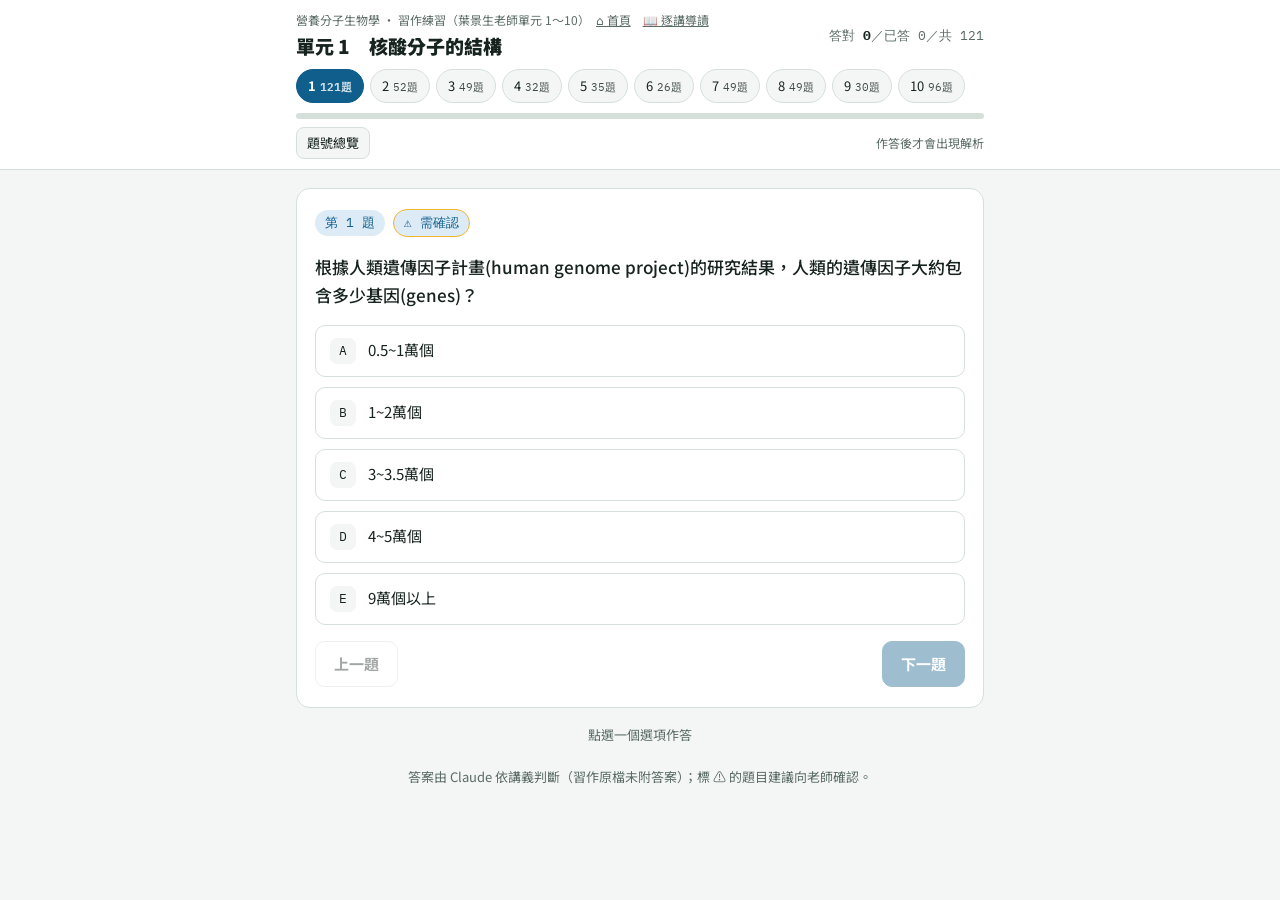
==== commit 5169421e: "Add files via upload" ====
--- a/quiz/index.html
+++ b/quiz/index.html
@@ -40,6 +40,8 @@
 .bar i{display:block;height:100%;width:0;background:var(--accent);transition:width .3s}
 .gridbtn{font:inherit;font-size:13px;border:1px solid var(--line);background:var(--bg);color:var(--ink);border-radius:8px;padding:4px 10px;cursor:pointer;min-height:32px}
 .grid{display:grid;grid-template-columns:repeat(auto-fill,minmax(40px,1fr));gap:6px;padding-block:6px 2px;max-height:40vh;overflow-y:auto}
+.grid[hidden]{display:none}
+@media (max-width:600px){.grid{max-height:28vh;gap:5px;grid-template-columns:repeat(auto-fill,minmax(36px,1fr))}.grid button{height:32px;font-size:12px}}
 .grid button{font-family:var(--f-mono);font-size:13px;height:36px;border-radius:8px;border:1px solid var(--line);background:var(--surface);color:var(--ink);cursor:pointer}
 .grid button.ok{background:var(--good-soft);border-color:var(--good);color:var(--good)}
 .grid button.no{background:var(--bad-soft);border-color:var(--bad);color:var(--bad)}
@@ -154,7 +156,7 @@
   const g=$("grid"); g.innerHTML="";
   q.forEach((it,i)=>{const b=document.createElement("button");b.type="button";b.textContent=i+1;
     if(i in ans) b.className=(ans[i]===it.a?"ok":"no"); if(i===cur) b.classList.add("cur");
-    b.setAttribute("aria-label",`第 ${i+1} 題`); b.onclick=()=>{onlyWrong=null;go(i)}; g.appendChild(b);});
+    b.setAttribute("aria-label",`第 ${i+1} 題`); b.onclick=()=>{onlyWrong=null;go(i);g.hidden=true;$("toggleGrid").setAttribute("aria-expanded","false");}; g.appendChild(b);});
   tabs();
 }
 function go(i){cur=i;save();render();window.scrollTo({top:0});}
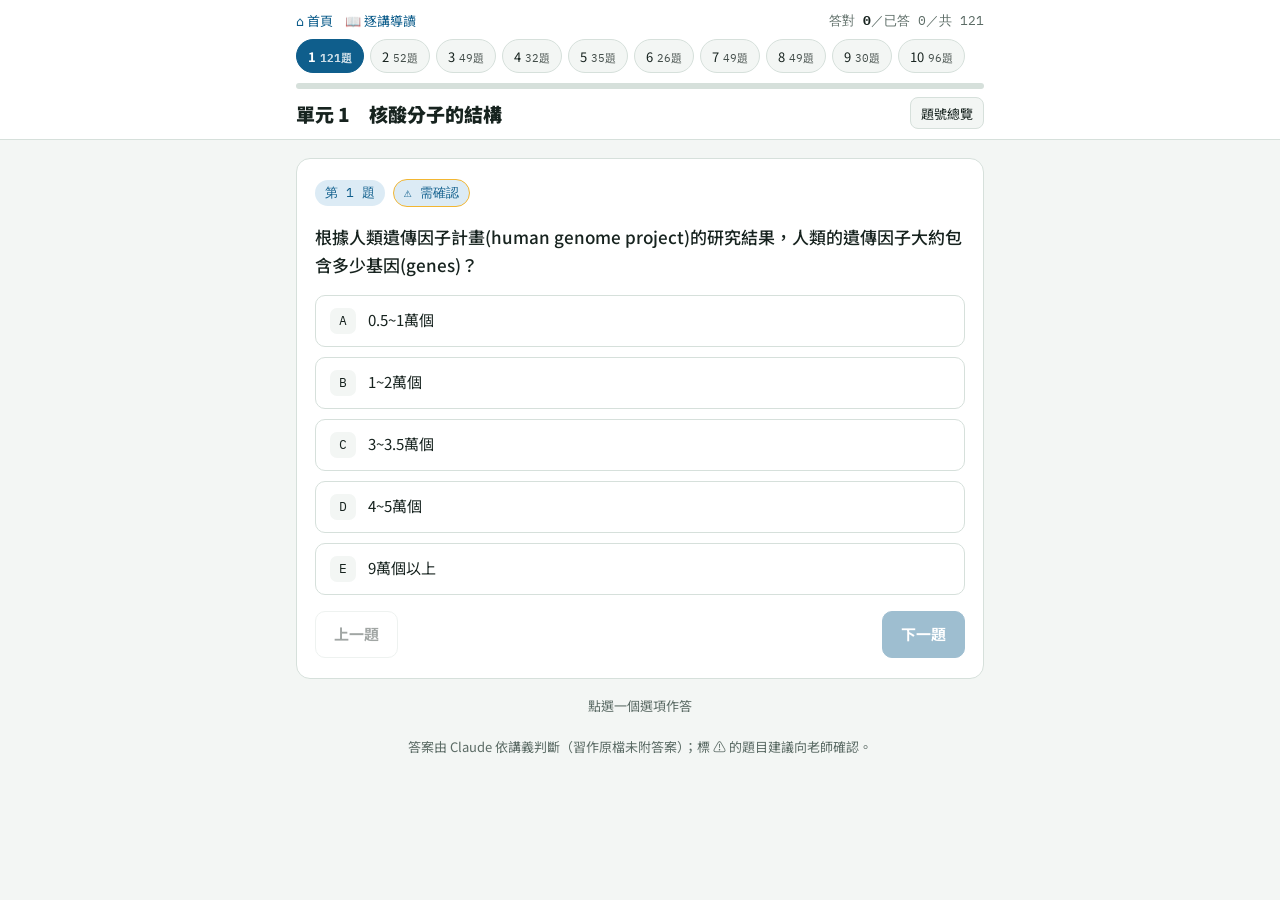
==== commit 8a96be68: "Add files via upload" ====
--- a/quiz/index.html
+++ b/quiz/index.html
@@ -46,6 +46,29 @@
 .grid button.ok{background:var(--good-soft);border-color:var(--good);color:var(--good)}
 .grid button.no{background:var(--bad-soft);border-color:var(--bad);color:var(--bad)}
 .grid button.cur{outline:2px solid var(--accent);outline-offset:1px}
+.row.top{flex-wrap:nowrap}
+.links{display:flex;gap:12px;font-size:13px;white-space:nowrap}
+.links a{color:var(--accent);text-decoration:none}
+.row h1{flex:1;min-width:0;white-space:nowrap;overflow:hidden;text-overflow:ellipsis}
+@media (max-width:600px){
+  body{font-size:15px}
+  .head-in{padding:8px 12px;gap:6px}
+  h1{font-size:15px}
+  .stats{font-size:12px}
+  .units button{font-size:12px;padding:3px 9px;min-height:28px}
+  .units button .d{font-size:10px}
+  .bar{height:4px}
+  .gridbtn{font-size:12px;min-height:28px;padding:2px 9px}
+  .wrap{padding:0 10px 40px}
+  main{padding-top:12px;gap:12px}
+  .card{padding:16px 14px;gap:13px}
+  .stem{font-size:15.5px}
+  .opt{font-size:14.5px;padding:10px 12px;gap:10px}
+  .opt .k{flex-basis:24px;height:24px;font-size:12px}
+  .exp{font-size:14.5px}
+  .exp ul{font-size:13.5px}
+  .verdict{font-size:15px}
+}
 main{padding-top:18px;display:grid;gap:16px}
 .card{background:var(--surface);border:1px solid var(--line);border-radius:14px;padding:20px 18px;display:grid;gap:16px}
 .qnum{display:flex;align-items:center;gap:8px;flex-wrap:wrap}
@@ -87,19 +110,10 @@
 <body>
 <header>
   <div class="head-in">
-    <div class="row">
-      <div>
-        <div class="eyebrow">營養分子生物學 · 習作練習（葉景生老師單元 1～10）　<a href="../" style="color:inherit">⌂ 首頁</a>　<a href="../guide/" style="color:inherit">📖 逐講導讀</a></div>
-        <h1 id="utitle">單元 1</h1>
-      </div>
-      <div class="stats" id="stats"></div>
-    </div>
+    <div class="row top"><nav class="links"><a href="../">⌂ 首頁</a><a href="../guide/">📖 逐講導讀</a></nav><div class="stats" id="stats"></div></div>
     <div class="units" id="units" role="tablist" aria-label="選擇單元"></div>
     <div class="bar" aria-hidden="true"><i id="barfill"></i></div>
-    <div class="row">
-      <button class="gridbtn" id="toggleGrid" aria-expanded="false" aria-controls="grid">題號總覽</button>
-      <span class="eyebrow">作答後才會出現解析</span>
-    </div>
+    <div class="row"><h1 id="utitle">單元 1</h1><button class="gridbtn" id="toggleGrid" aria-expanded="false" aria-controls="grid">題號總覽</button></div>
     <div class="grid" id="grid" hidden></div>
   </div>
 </header>
